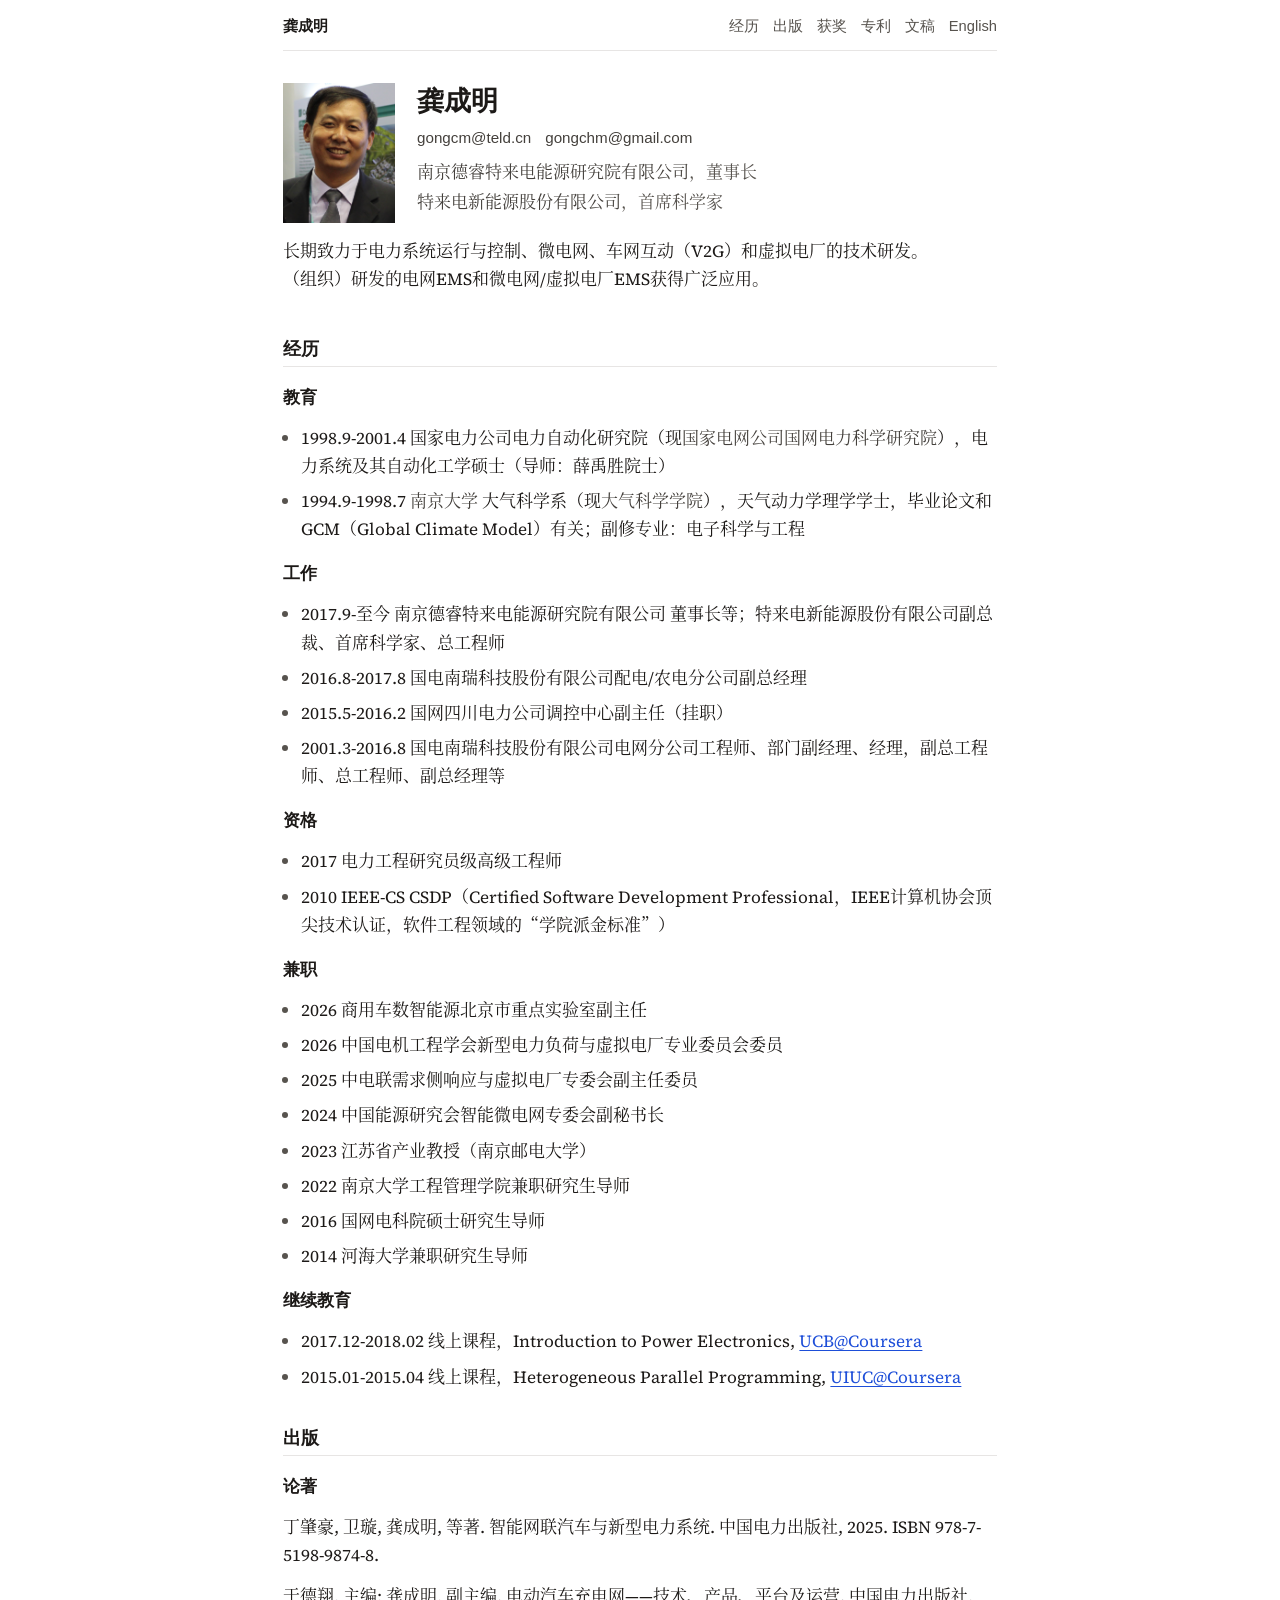
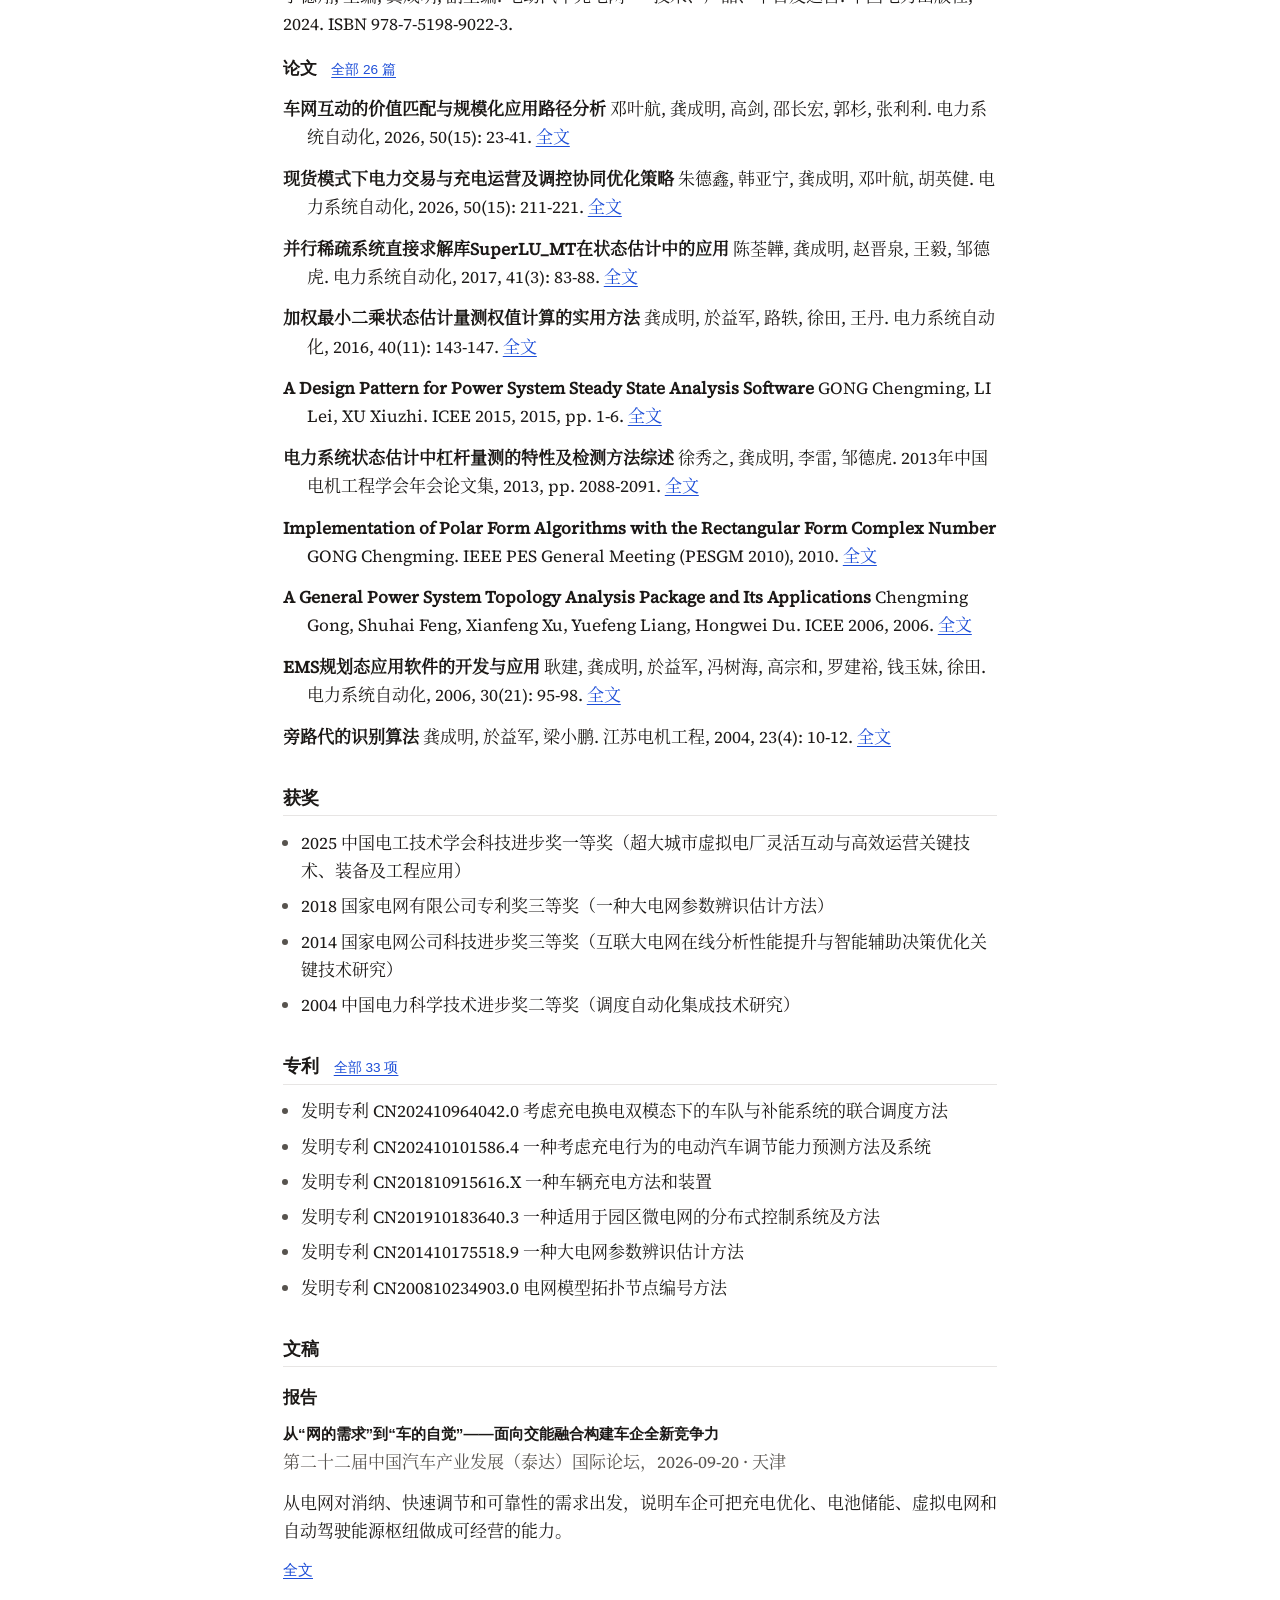
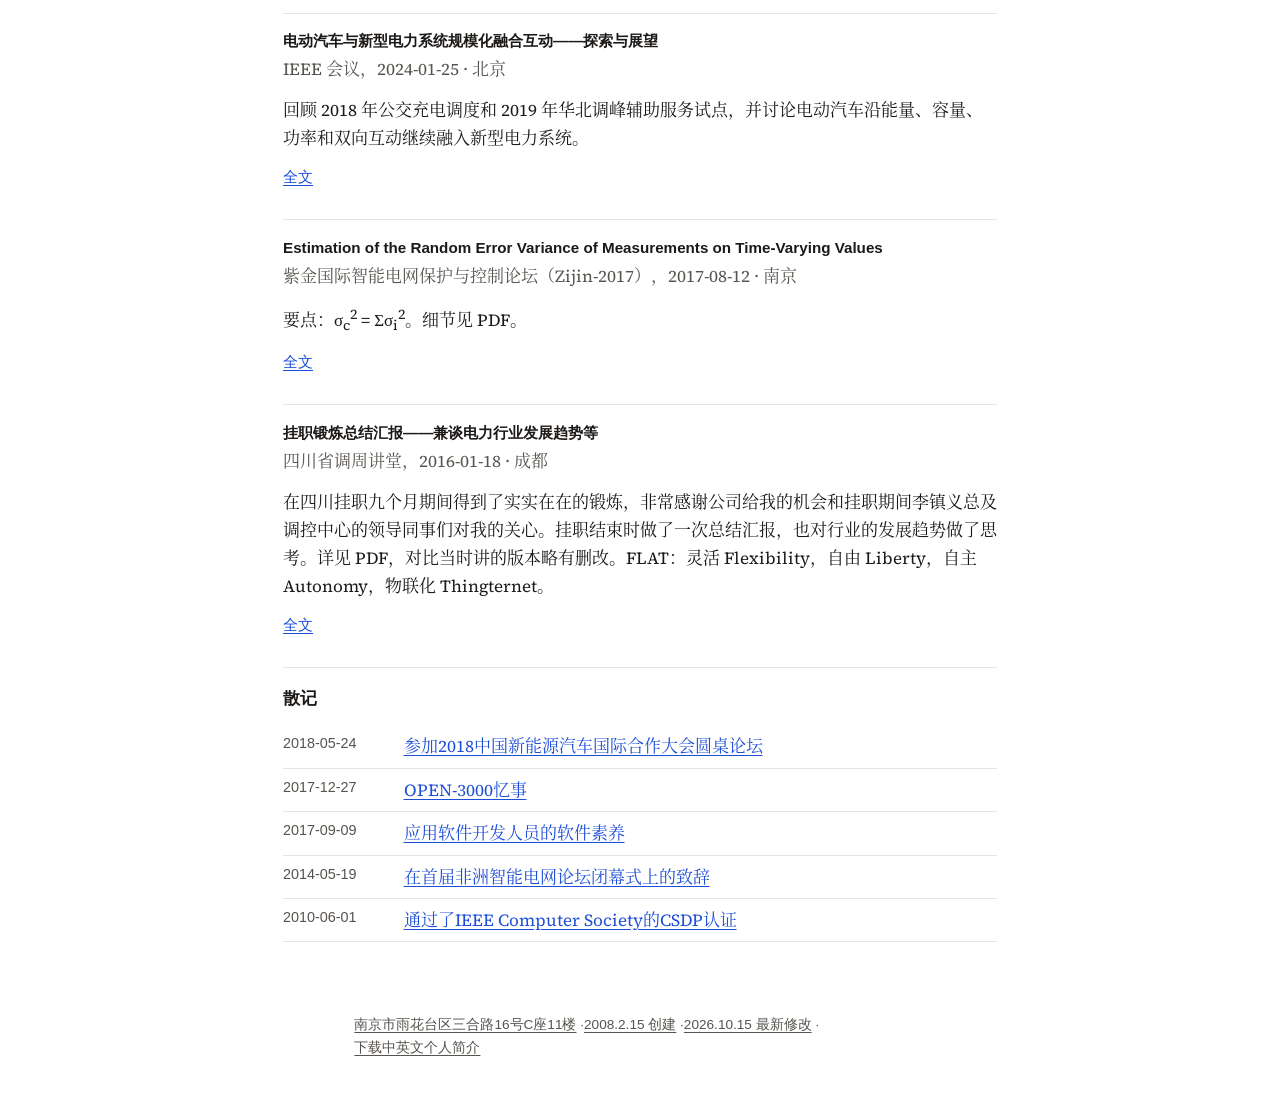
==== index.htm @ 4330f2b8 "本科论文改为和 GCM 有关" ====
<!DOCTYPE html>
<html lang="zh-CN">
<head>
  <meta charset="UTF-8">
  <meta name="viewport" content="width=device-width, initial-scale=1.0">
  <title>龚成明 | 德睿特来电</title>
  <meta name="description" content="龚成明，特来电新能源股份有限公司副总裁、首席科学家、总工程师，南京德睿特来电能源研究院董事长。研究电力系统运行与控制、微电网、车网互动（V2G）和虚拟电厂。">
  <meta name="author" content="龚成明">
  <meta name="robots" content="index, follow">
  <link rel="canonical" href="https://gong.cm/">
  <link rel="alternate" hreflang="zh-CN" href="https://gong.cm/">
  <link rel="alternate" hreflang="en" href="https://gong.cm/Gong_Chengming_CV.html">
  <link rel="alternate" hreflang="x-default" href="https://gong.cm/">
  <link rel="icon" href="/favicon.svg" type="image/svg+xml">
  <meta property="og:type" content="website">
  <meta property="og:locale" content="zh_CN">
  <meta property="og:site_name" content="龚成明">
  <meta property="og:title" content="龚成明 | 德睿特来电">
  <meta property="og:description" content="龚成明，特来电新能源股份有限公司副总裁、首席科学家、总工程师，南京德睿特来电能源研究院董事长。研究电力系统运行与控制、微电网、车网互动（V2G）和虚拟电厂。">
  <meta property="og:url" content="https://gong.cm/">
  <meta property="og:image" content="https://gong.cm/pic/photo.jpg">
  <meta name="twitter:card" content="summary">
  <link rel="preload" href="/fonts/gong-song.woff2" as="font" type="font/woff2" crossorigin>
  <link rel="preload" href="/fonts/source-serif-4-regular.woff2" as="font" type="font/woff2" crossorigin>
  <link rel="stylesheet" href="/css/theme-pro.css?v=22">
<script type="application/ld+json">{"@context":"https://schema.org","@type":"Person","name":"龚成明","alternateName":"Gong Chengming","url":"https://gong.cm/","image":"https://gong.cm/pic/photo.jpg","email":"mailto:gongcm@teld.cn","jobTitle":["董事长","副总裁","首席科学家","总工程师"],"worksFor":[{"@type":"Organization","name":"南京德睿特来电能源研究院有限公司","url":"https://deri.org.cn"},{"@type":"Organization","name":"特来电新能源股份有限公司","url":"https://www.teld.cn"}],"alumniOf":[{"@type":"CollegeOrUniversity","name":"南京大学","url":"https://www.nju.edu.cn"},{"@type":"EducationalOrganization","name":"国家电网公司国网电力科学研究院"}],"knowsAbout":["电力系统运行与控制","微电网","车网互动","V2G","虚拟电厂","状态估计"],"sameAs":["https://gong.cm/Gong_Chengming_CV.html","https://github.com/gongchm","https://scholar.google.com/citations?user=jVuWb3QAAAAJ"]}</script>
</head>
<body>
<a class="skip-link" href="#main">跳转到主内容</a>
<nav class="site-nav" aria-label="章节"><a class="home" href="/">龚成明</a><a href="/#experience">经历</a><a href="/#papers">出版</a><a href="/#awards">获奖</a><a href="/#patents">专利</a><a href="/#writings">文稿</a><a href="/Gong_Chengming_CV.html">English</a></nav>
<main id="main">

<header class="profile">
  <img src="pic/photo.jpg" width="112" height="140" alt="龚成明">
  <div>
    <h1>龚成明</h1>
    <p class="emails"><a href="mailto:gongcm@teld.cn">gongcm@teld.cn</a><a href="mailto:gongchm@gmail.com">gongchm@gmail.com</a></p>
    <p class="role"><a href="https://deri.org.cn">南京德睿特来电能源研究院有限公司</a>，董事长</p>
    <p class="role"><a href="https://www.teld.cn">特来电新能源股份有限公司</a>，首席科学家</p>
  </div>
  <p class="bio">长期致力于电力系统运行与控制、微电网、车网互动（V2G）和虚拟电厂的技术研发。<br>（组织）研发的电网EMS和微电网/虚拟电厂EMS获得广泛应用。</p>
</header>
<section id="experience"><h2>经历</h2><h3>教育</h3>
<ul class="plain edu"><li>1998.9-2001.4 国家电力公司电力自动化研究院（现<a href="http://www.sgepri.sgcc.com.cn" target="_blank">国家电网公司国网电力科学研究院</a>），电力系统及其自动化工学硕士（导师：薛禹胜院士）</li><li>1994.9-1998.7 <a href="http://www.nju.edu.cn" target="_blank">南京大学</a> 大气科学系（现<a href="http://as.nju.edu.cn/" target="_blank">大气科学学院</a>），天气动力学理学学士，毕业论文和GCM（Global Climate Model）有关；副修专业：电子科学与工程</li></ul>
<h3>工作</h3>
<ul class="plain"><li>2017.9-至今 南京德睿特来电能源研究院有限公司 董事长等；特来电新能源股份有限公司副总裁、首席科学家、总工程师</li><li>2016.8-2017.8 国电南瑞科技股份有限公司配电/农电分公司副总经理</li><li>2015.5-2016.2 国网四川电力公司调控中心副主任（挂职）</li><li>2001.3-2016.8 国电南瑞科技股份有限公司电网分公司工程师、部门副经理、经理，副总工程师、总工程师、副总经理等</li></ul>
<h3>资格</h3>
<ul class="plain"><li>2017 电力工程研究员级高级工程师</li><li>2010 IEEE-CS CSDP（Certified Software Development Professional，IEEE计算机协会顶尖技术认证，软件工程领域的“学院派金标准”）</li></ul>
<h3>兼职</h3>
<ul class="plain"><li>2026 商用车数智能源北京市重点实验室副主任</li><li>2026 中国电机工程学会新型电力负荷与虚拟电厂专业委员会委员</li><li>2025 中电联需求侧响应与虚拟电厂专委会副主任委员</li><li>2024 中国能源研究会智能微电网专委会副秘书长</li><li>2023 江苏省产业教授（南京邮电大学）</li><li>2022 南京大学工程管理学院兼职研究生导师</li><li>2016 国网电科院硕士研究生导师</li><li>2014 河海大学兼职研究生导师</li></ul>
<h3>继续教育</h3>
<ul class="plain"><li>2017.12-2018.02 线上课程，Introduction to Power Electronics, <a href="https://www.coursera.org/account/accomplishments/verify/WBXLEHBRGH7K" target="_blank">UCB@Coursera</a></li><li>2015.01-2015.04 线上课程，Heterogeneous Parallel Programming, <a href="https://www.coursera.org/account/accomplishments/verify/D9H6A7TT3Y" target="_blank">UIUC@Coursera</a></li></ul>
</section>
<section id="papers"><h2>出版</h2>
<h3>论著</h3>
<p>丁肇豪, 卫璇, 龚成明, 等著. 智能网联汽车与新型电力系统. 中国电力出版社, 2025. ISBN 978-7-5198-9874-8.</p>
<p>于德翔, 主编; 龚成明, 副主编. 电动汽车充电网——技术、产品、平台及运营. 中国电力出版社, 2024. ISBN 978-7-5198-9022-3.</p>
<h3>论文 <a href="/papers.htm#papers-all">全部 26 篇</a></h3>
<ol class="bib"><li><span class="title">车网互动的价值匹配与规模化应用路径分析</span> 邓叶航, 龚成明, 高剑, 邵长宏, 郭杉, 张利利. 电力系统自动化, 2026, 50(15): 23-41. <a href="/files/aeps-20250930012.pdf">全文</a></li><li><span class="title">现货模式下电力交易与充电运营及调控协同优化策略</span> 朱德鑫, 韩亚宁, 龚成明, 邓叶航, 胡英健. 电力系统自动化, 2026, 50(15): 211-221. <a href="/files/aeps-20250904002.pdf">全文</a></li><li><span class="title">并行稀疏系统直接求解库SuperLU_MT在状态估计中的应用</span> 陈荃韡, 龚成明, 赵晋泉, 王毅, 邹德虎. 电力系统自动化, 2017, 41(3): 83-88. <a href="/files/aeps-20160607008.pdf">全文</a></li><li><span class="title">加权最小二乘状态估计量测权值计算的实用方法</span> 龚成明, 於益军, 路轶, 徐田, 王丹. 电力系统自动化, 2016, 40(11): 143-147. <a href="/files/aeps-20150615015.pdf">全文</a></li><li><span class="title">A Design Pattern for Power System Steady State Analysis Software</span> GONG Chengming, LI Lei, XU Xiuzhi. ICEE 2015, 2015, pp. 1-6. <a href="/files/ICEE2015.pdf">全文</a></li><li><span class="title">电力系统状态估计中杠杆量测的特性及检测方法综述</span> 徐秀之, 龚成明, 李雷, 邹德虎. 2013年中国电机工程学会年会论文集, 2013, pp. 2088-2091. <a href="/files/leverage-meas.pdf">全文</a></li><li><span class="title">Implementation of Polar Form Algorithms with the Rectangular Form Complex Number</span> GONG Chengming. IEEE PES General Meeting (PESGM 2010), 2010. <a href="/files/pesgm2010.pdf">全文</a></li><li><span class="title">A General Power System Topology Analysis Package and Its Applications</span> Chengming Gong, Shuhai Feng, Xianfeng Xu, Yuefeng Liang, Hongwei Du. ICEE 2006, 2006. <a href="/files/PSNTP_paper.pdf">全文</a></li><li><span class="title">EMS规划态应用软件的开发与应用</span> 耿建, 龚成明, 於益军, 冯树海, 高宗和, 罗建裕, 钱玉妹, 徐田. 电力系统自动化, 2006, 30(21): 95-98. <a href="/files/aeps-d062120.pdf">全文</a></li><li><span class="title">旁路代的识别算法</span> 龚成明, 於益军, 梁小鹏. 江苏电机工程, 2004, 23(4): 10-12. <a href="/files/bypass.pdf">全文</a></li></ol></section>
<section id="awards"><h2>获奖</h2>
<ul class="plain"><li>2025 中国电工技术学会科技进步奖一等奖（超大城市虚拟电厂灵活互动与高效运营关键技术、装备及工程应用）</li><li>2018 国家电网有限公司专利奖三等奖（一种大电网参数辨识估计方法）</li><li>2014 国家电网公司科技进步奖三等奖（互联大电网在线分析性能提升与智能辅助决策优化关键技术研究）</li><li>2004 中国电力科学技术进步奖二等奖（调度自动化集成技术研究）</li></ul>
</section>
<section id="patents"><h2>专利 <a href="/patents.htm">全部 33 项</a></h2>
<ul class="plain"><li>发明专利 CN202410964042.0 考虑充电换电双模态下的车队与补能系统的联合调度方法</li><li>发明专利 CN202410101586.4 一种考虑充电行为的电动汽车调节能力预测方法及系统</li><li>发明专利 CN201810915616.X 一种车辆充电方法和装置</li><li>发明专利 CN201910183640.3 一种适用于园区微电网的分布式控制系统及方法</li><li>发明专利 CN201410175518.9 一种大电网参数辨识估计方法</li><li>发明专利 CN200810234903.0 电网模型拓扑节点编号方法</li></ul>
</section>
<section id="writings"><h2>文稿</h2>
<h3 id="talks">报告</h3>
<article class="entry">
  <h4>从“网的需求”到“车的自觉”——面向交能融合构建车企全新竞争力</h4>
  <p class="meta">第二十二届中国汽车产业发展（泰达）国际论坛，<time datetime="2026-09-20">2026-09-20</time> · 天津</p>
  <p>从电网对消纳、快速调节和可靠性的需求出发，说明车企可把充电优化、电池储能、虚拟电网和自动驾驶能源枢纽做成可经营的能力。</p>
  <p class="more"><a href="/files/teda-2026.pdf">全文</a></p>
</article>
<article class="entry">
  <h4>电动汽车与新型电力系统规模化融合互动——探索与展望</h4>
  <p class="meta">IEEE 会议，<time datetime="2024-01-25">2024-01-25</time> · 北京</p>
  <p>回顾 2018 年公交充电调度和 2019 年华北调峰辅助服务试点，并讨论电动汽车沿能量、容量、功率和双向互动继续融入新型电力系统。</p>
  <p class="more"><a href="/files/ev-grid-2024.pdf">全文</a></p>
</article>
<article class="entry">
  <h4>Estimation of the Random Error Variance of Measurements on Time-Varying Values</h4>
  <p class="meta">紫金国际智能电网保护与控制论坛（Zijin-2017），<time datetime="2017-08-12">2017-08-12</time> · 南京</p>
  <p>要点：σ<sub>c</sub><sup>2</sup> = Σσ<sub>i</sub><sup>2</sup>。细节见 PDF。</p>
  <p class="more"><a href="/files/zijin2017.pdf">全文</a></p>
</article>
<article class="entry">
  <h4>挂职锻炼总结汇报——兼谈电力行业发展趋势等</h4>
  <p class="meta">四川省调周讲堂，<time datetime="2016-01-18">2016-01-18</time> · 成都</p>
  <p>在四川挂职九个月期间得到了实实在在的锻炼，非常感谢公司给我的机会和挂职期间李镇义总及调控中心的领导同事们对我的关心。挂职结束时做了一次总结汇报，也对行业的发展趋势做了思考。详见 PDF，对比当时讲的版本略有删改。FLAT：灵活 Flexibility，自由 Liberty，自主 Autonomy，物联化 Thingternet。</p>
  <p class="more"><a href="/files/flat.pdf">全文</a></p>
</article>
<h3 id="posts">散记</h3>
<ul class="catalog"><li><time datetime="2018-05-24">2018-05-24</time><a href="posts/nevcc-2018.htm">参加2018中国新能源汽车国际合作大会圆桌论坛</a></li><li><time datetime="2017-12-27">2017-12-27</time><a href="posts/open-3000-memories.htm">OPEN-3000忆事</a></li><li><time datetime="2017-09-09">2017-09-09</time><a href="posts/software-ability.htm">应用软件开发人员的软件素养</a></li><li><time datetime="2014-05-19">2014-05-19</time><a href="posts/cote-divoire.htm">在首届非洲智能电网论坛闭幕式上的致辞</a></li><li><time datetime="2010-06-01">2010-06-01</time><a href="posts/csdp.htm">通过了IEEE Computer Society的CSDP认证</a></li></ul></section>

</main>
<footer>
  <p><span class="chunk"><a href="https://map.baidu.com/search?query=%E5%8D%97%E4%BA%AC%E5%B8%82%E9%9B%A8%E8%8A%B1%E5%8F%B0%E5%8C%BA%E4%B8%89%E5%90%88%E8%B7%AF16%E5%8F%B7C%E5%BA%A711%E6%A5%BC">南京市雨花台区三合路16号C座11楼</a></span><span class="chunk"><a href="https://github.com/gongchm/chemmy.name/commits/master">2008.2.15 创建</a></span><span class="chunk"><a href="https://github.com/gongchm/gong.cm/commits/main">2026.10.15 最新修改</a></span><span class="chunk"><a href="/files/gong-chengming-bio.pdf">下载中英文个人简介</a></span></p>
</footer>
</body>
</html>
---- css/theme-pro.css ----
@font-face {
  font-family: "Source Serif 4";
  font-style: normal;
  font-weight: 400;
  font-display: swap;
  src: url("/fonts/source-serif-4-regular.woff2") format("woff2");
  unicode-range: U+0000-00FF, U+0131, U+0152-0153, U+02BB-02BC, U+02C6, U+02DA, U+02DC, U+0304, U+0308, U+0329, U+2000-201B, U+201E-206F, U+20AC, U+2122, U+2191, U+2193, U+2212, U+2215, U+FEFF, U+FFFD;
}
@font-face {
  font-family: "Source Serif 4";
  font-style: italic;
  font-weight: 400;
  font-display: swap;
  src: url("/fonts/source-serif-4-italic.woff2") format("woff2");
  unicode-range: U+0000-00FF, U+0131, U+0152-0153, U+02BB-02BC, U+02C6, U+02DA, U+02DC, U+0304, U+0308, U+0329, U+2000-201B, U+201E-206F, U+20AC, U+2122, U+2191, U+2193, U+2212, U+2215, U+FEFF, U+FFFD;
}
@font-face {
  font-family: "Gong Song";
  font-style: normal;
  font-weight: 400;
  font-display: swap;
  src: url("/fonts/gong-song.woff2") format("woff2");
  unicode-range: U+2013-2014, U+2018-2019, U+201C-201D, U+2026, U+3001-3002, U+300A-300D, U+4E00-4E01, U+4E03, U+4E07-4E0B, U+4E0D-4E0E, U+4E11, U+4E13-4E14, U+4E16, U+4E18-4E1D, U+4E22, U+4E24-4E25, U+4E27, U+4E2A-4E2B, U+4E2D, U+4E30, U+4E32, U+4E34, U+4E38-4E3B, U+4E3D-4E3E, U+4E43, U+4E45, U+4E48-4E49, U+4E4B-4E50, U+4E52-4E54, U+4E56, U+4E58-4E59, U+4E5D-4E61, U+4E66, U+4E70-4E71, U+4E73, U+4E7E, U+4E86, U+4E88-4E89, U+4E8B-4E8C, U+4E8E-4E8F, U+4E91-4E92, U+4E94-4E95, U+4E9A-4E9B, U+4EA1-4EA2, U+4EA4-4EA9, U+4EAB-4EAE, U+4EB2, U+4EBA, U+4EBF-4EC1, U+4EC5-4EC7, U+4ECA-4ECB, U+4ECD-4ECE, U+4ED1, U+4ED3-4ED9, U+4EDF, U+4EE3-4EE5, U+4EEA, U+4EEC, U+4EF0, U+4EF2, U+4EF6-4EF7, U+4EFB, U+4EFD, U+4EFF, U+4F01, U+4F0A, U+4F0D-4F11, U+4F17-4F1A, U+4F1E-4F20, U+4F24, U+4F26, U+4F2A, U+4F2F-4F30, U+4F34, U+4F36, U+4F38, U+4F3A, U+4F3C, U+4F43, U+4F46, U+4F4D-4F51, U+4F53, U+4F55, U+4F59, U+4F5B-4F5C, U+4F60, U+4F63, U+4F69, U+4F6C, U+4F6F-4F70, U+4F73, U+4F7F, U+4F84, U+4F88, U+4F8B, U+4F8D, U+4F97, U+4F9B, U+4F9D, U+4FA0, U+4FA3, U+4FA5-4FA9, U+4FAE-4FAF, U+4FB5, U+4FBF, U+4FC3-4FC4, U+4FCA, U+4FCF-4FD0, U+4FD7-4FD8, U+4FDD-4FDE, U+4FE1, U+4FE9, U+4FED-4FEF, U+4FF1, U+4FFA, U+500D, U+5012, U+5014, U+5018-501A, U+501F, U+5021, U+5026, U+502A, U+503A, U+503C, U+503E, U+5047, U+504F, U+505A, U+505C, U+5065, U+5076-5077, U+507F-5080, U+5085, U+5088, U+508D, U+50A3, U+50A8, U+50AC, U+50B2, U+50BB, U+50CF, U+50DA, U+50E7, U+50F3, U+50F5, U+50FB, U+5112, U+5121, U+513F, U+5141, U+5143-5146, U+5148-5149, U+514B, U+514D, U+5151, U+5154, U+515A, U+515C, U+5162, U+5165, U+5168, U+516B-516D, U+5170-5171, U+5173-5179, U+517B-517D, U+5180, U+5185, U+5188-5189, U+518C-518D, U+5192, U+5195, U+5197, U+5199, U+519B-519C, U+51A0, U+51A4, U+51AC, U+51AF-51B0, U+51B2-51B3, U+51B5-51B7, U+51BB, U+51C0, U+51C4, U+51C6, U+51C9, U+51CB-51CC, U+51CF, U+51D1, U+51DB, U+51DD, U+51E0-51E1, U+51E4, U+51ED, U+51EF-51F0, U+51F3, U+51F6, U+51F8-51FB, U+51FD, U+51FF-5201, U+5203, U+5206-5207, U+520A, U+5211-5212, U+5217-521B, U+521D, U+5220, U+5224, U+5228-5229, U+522B, U+522E, U+5230, U+5236-523B, U+523D, U+5241-5243, U+524A, U+524D, U+5250-5251, U+5254, U+5256, U+5265, U+5267, U+5269-526A, U+526F, U+5272, U+527F, U+5288, U+529B, U+529D-52A1, U+52A3, U+52A8-52AB, U+52B1-52B3, U+52BF, U+52C3, U+52C7, U+52C9, U+52CB, U+52D2, U+52D8, U+52DF, U+52E4, U+52FA, U+52FE-5300, U+5305-5306, U+5308, U+5316-5317, U+5319, U+531D, U+5320-5321, U+5323, U+532A, U+5339-533B, U+533F, U+5341, U+5343, U+5347-534A, U+534E-534F, U+5351-5353, U+5355-5357, U+535A, U+535C, U+535E, U+5360-5362, U+5364, U+5367, U+536B, U+536F-5371, U+5373-5375, U+5377-5378, U+537F, U+5382, U+5384-5386, U+5389, U+538B-538C, U+5395, U+5398, U+539A, U+539F, U+53A2, U+53A6, U+53A8-53A9, U+53BB, U+53BF, U+53C1-53C2, U+53C8-53CD, U+53D1, U+53D4, U+53D6-53D9, U+53DB, U+53E0, U+53E3-53E6, U+53EA-53F0, U+53F2-53F3, U+53F6-53F9, U+53FC, U+5401, U+5403-5404, U+5408-540A, U+540C-5411, U+5413, U+5415, U+5417, U+541B, U+541D-5420, U+5426-5429, U+542B-542F, U+5431, U+5434-5435, U+5438-5439, U+543B-543C, U+543E, U+5440, U+5446, U+5448, U+544A, U+5450, U+5455, U+5458, U+545B-545C, U+5462, U+5468, U+5473, U+5475, U+5478, U+547B-547D, U+5480, U+5486, U+548B-548C, U+548E-5490, U+5492, U+5495-5496, U+5499, U+54A8, U+54AC, U+54AF, U+54B1, U+54B3, U+54B8, U+54BD, U+54C0-54C1, U+54C4, U+54C6-54C9, U+54CD-54CE, U+54D1, U+54D7, U+54DF, U+54E5-54E6, U+54E8-54EA, U+54ED-54EE, U+54F2, U+54FA, U+54FC, U+5501, U+5506-5507, U+5509, U+5510, U+5524, U+552C, U+552E-552F, U+5531, U+553E, U+5543-5544, U+5546, U+554A, U+5561, U+5564-5566, U+556A, U+556E, U+5578, U+557C, U+5580, U+5582, U+5584, U+5587, U+5589-558A, U+5598, U+559C-559D, U+55A7, U+55B3, U+55B7, U+55BB, U+55C5, U+55D3, U+55DC, U+55E1, U+55E3, U+55FD, U+5609, U+560E, U+5618, U+561B, U+5631-5632, U+5634, U+5636, U+563B, U+563F, U+564E, U+5668, U+566A, U+566C, U+5676, U+568E-568F, U+56A3, U+56B7, U+56BC, U+56CA, U+56DA-56DB, U+56DE, U+56E0, U+56E2, U+56E4, U+56ED, U+56F0-56F1, U+56F4, U+56FA, U+56FD-56FE, U+5703, U+5706, U+5708, U+571F, U+5723, U+5728, U+572D, U+5730, U+573A, U+573E, U+5740, U+5747, U+574A, U+574D-5751, U+5757, U+575A-575B, U+575D-5761, U+5764, U+5766, U+576A, U+576F, U+5777, U+5782-5784, U+578B, U+5792, U+579B, U+57A2-57A3, U+57A6, U+57AB, U+57AE, U+57C2-57C3, U+57CB, U+57CE, U+57D4, U+57DF-57E0, U+57F9-57FA, U+5802-5803, U+5806, U+5811, U+5815, U+5821, U+5824, U+582A, U+5830, U+5835, U+584C, U+5851, U+5854, U+5858, U+585E, U+586B, U+5883, U+5885, U+5892-5893, U+5899, U+589E-589F, U+58A8-58A9, U+58C1, U+58D5, U+58E4, U+58EB-58EC, U+58EE, U+58F0, U+58F3, U+58F6, U+58F9, U+5904, U+5907, U+590D, U+590F, U+5915-5916, U+591A, U+591C, U+591F, U+5927, U+5929-592B, U+592E-592F, U+5931, U+5934, U+5937-593A, U+5944, U+5947-5949, U+594B, U+594E-594F, U+5951, U+5954, U+5956-5957, U+5960, U+5962, U+5965, U+5973-5974, U+5976, U+5978-5979, U+597D, U+5982, U+5984, U+5986-5988, U+598A, U+5992-5993, U+5996, U+5999, U+59A5, U+59A8, U+59AE, U+59B9, U+59BB, U+59C6, U+59CB, U+59D0-59D1, U+59D3-59D4, U+59DA, U+59DC, U+59E5, U+59E8, U+59EC, U+59FB, U+59FF, U+5A01, U+5A03-5A04, U+5A07, U+5A18, U+5A1C, U+5A1F-5A20, U+5A25, U+5A29, U+5A31, U+5A36, U+5A46, U+5A49, U+5A5A, U+5A6A, U+5A74, U+5A76-5A77, U+5A7F, U+5A92, U+5A9A-5A9B, U+5AB3, U+5AC1-5AC2, U+5AC9, U+5ACC, U+5AD2, U+5AE1, U+5AE9, U+5B50, U+5B54-5B55, U+5B57-5B59, U+5B5C-5B5D, U+5B5F, U+5B63-5B64, U+5B66, U+5B69-5B6A, U+5B70, U+5B75, U+5B7A, U+5B7D, U+5B81, U+5B83, U+5B85, U+5B87-5B89, U+5B8B-5B8C, U+5B8F, U+5B97-5B9E, U+5BA0-5BA4, U+5BA6, U+5BAA-5BAB, U+5BB0, U+5BB3-5BB6, U+5BB9, U+5BBD-5BBF, U+5BC2, U+5BC4-5BC7, U+5BCC, U+5BD0, U+5BD2-5BD3, U+5BDD-5BDF, U+5BE1, U+5BE5, U+5BE8, U+5BF8-5BFC, U+5BFF, U+5C01, U+5C04, U+5C06, U+5C09-5C0A, U+5C0F, U+5C11, U+5C14, U+5C16, U+5C18, U+5C1A, U+5C1D, U+5C24, U+5C27, U+5C31, U+5C38-5C3A, U+5C3C-5C42, U+5C45, U+5C48-5C4B, U+5C4E-5C4F, U+5C51, U+5C55, U+5C5E, U+5C60-5C61, U+5C65, U+5C6F, U+5C71, U+5C79, U+5C7F, U+5C81-5C82, U+5C94, U+5C97, U+5C9B, U+5CA9, U+5CAD, U+5CB3, U+5CB8, U+5CBF, U+5CD9, U+5CE1, U+5CE6, U+5CE8, U+5CEA, U+5CED, U+5CF0, U+5CFB, U+5D07, U+5D0E, U+5D14, U+5D16, U+5D29, U+5D2D, U+5D4C, U+5DCD, U+5DDD-5DDE, U+5DE1-5DE2, U+5DE5-5DE9, U+5DEB, U+5DEE, U+5DF1-5DF4, U+5DF7, U+5DFE, U+5E01-5E03, U+5E05-5E06, U+5E08, U+5E0C, U+5E10, U+5E15-5E16, U+5E18, U+5E1A-5E1D, U+5E26-5E27, U+5E2D-5E2E, U+5E38, U+5E3D, U+5E42, U+5E45, U+5E4C, U+5E55, U+5E62, U+5E72-5E74, U+5E76, U+5E78, U+5E7A-5E7D, U+5E7F, U+5E84, U+5E86-5E87, U+5E8A, U+5E8F-5E90, U+5E93-5E95, U+5E97, U+5E99-5E9A, U+5E9C, U+5E9E-5E9F, U+5EA6-5EA7, U+5EAD, U+5EB6-5EB8, U+5EC9-5ECA, U+5ED3, U+5ED6, U+5EF6-5EF7, U+5EFA, U+5F00, U+5F02-5F04, U+5F0A, U+5F0F, U+5F13, U+5F15, U+5F17-5F18, U+5F1B, U+5F1F-5F20, U+5F25-5F27, U+5F2F, U+5F31, U+5F39-5F3A, U+5F52-5F53, U+5F55, U+5F5D, U+5F62, U+5F64, U+5F66, U+5F69-5F6A, U+5F6C-5F6D, U+5F70-5F71, U+5F79, U+5F7B-5F7C, U+5F80-5F81, U+5F84-5F85, U+5F88, U+5F8A-5F8B, U+5F90, U+5F92, U+5F97-5F98, U+5FA1, U+5FAA, U+5FAE, U+5FB7, U+5FBD, U+5FC3, U+5FC5-5FC6, U+5FCC-5FCD, U+5FD7-5FD9, U+5FE0, U+5FE7, U+5FEB, U+5FF1, U+5FF5, U+5FFB, U+5FFD, U+5FFF-6002, U+600E, U+6012, U+6014-6016, U+601C-601D, U+6020, U+6025, U+6027-6028, U+602A, U+602F, U+603B, U+6043, U+604B, U+604D, U+6050, U+6052, U+6055, U+6062, U+6064, U+6068-6069, U+606B-606D, U+606F-6070, U+6073, U+6076, U+607C, U+607F, U+6084, U+6089, U+608D, U+6094, U+609F-60A0, U+60A3, U+60A6, U+60A8, U+60AC, U+60AF, U+60B2, U+60B8, U+60BC, U+60C5, U+60CA-60CB, U+60D1, U+60D5, U+60DC, U+60DF-60E0, U+60E6-60E9, U+60EB, U+60ED-60F0, U+60F3, U+60F6, U+60F9-60FA, U+6101, U+6108-6109, U+610F, U+611A, U+611F, U+6124, U+6127, U+613F, U+6148, U+614C, U+614E, U+6151, U+6155, U+6162, U+6167-6168, U+6170, U+6177, U+618B, U+618E, U+61A8, U+61BE, U+61C2, U+61C8, U+61CA, U+61D2, U+61E6, U+6208, U+620A, U+620C-6212, U+6216, U+6218, U+621A, U+622A, U+622E, U+6233-6234, U+6237, U+623F-6241, U+6247, U+624B, U+624D-624E, U+6251-6254, U+6258, U+625B, U+6263, U+6266-6267, U+6269, U+626B-6270, U+6273, U+6276, U+6279, U+627C, U+627E-6280, U+6284, U+6289-628A, U+6291-6293, U+6295-6298, U+629A-629B, U+62A0-62A2, U+62A4-62A5, U+62A8, U+62AB-62AC, U+62B1, U+62B5, U+62B9, U+62BC-62BD, U+62BF, U+62C2, U+62C4-62C9, U+62CC-62CE, U+62D0, U+62D2-62D4, U+62D6, U+62D8-62D9, U+62DB-62DC, U+62DF, U+62E2-62E3, U+62E5-62E9, U+62EC-62ED, U+62EF, U+62F1, U+62F3-62F4, U+62F7, U+62FC-62FF, U+6301-6302, U+6307, U+6309, U+630E, U+6311, U+6316, U+631A-631B, U+631D-6321, U+6323-6325, U+6328, U+632A-632B, U+632F, U+633A, U+633D, U+6342, U+6345-6346, U+6349, U+634C-6350, U+6355, U+635E-635F, U+6361-6363, U+6367, U+636E, U+6376-6377, U+637B, U+6380, U+6382, U+6387-6389, U+638C, U+638F-6390, U+6392, U+6396, U+6398, U+63A0, U+63A2-63A3, U+63A5, U+63A7-63AA, U+63B3, U+63B7-63B8, U+63BA, U+63C9, U+63CD, U+63CF-63D0, U+63D2, U+63D6, U+63E1, U+63E3, U+63E9-63EA, U+63ED, U+63F4, U+63FD, U+6400-6402, U+6405, U+640F-6410, U+6413-6414, U+641C, U+641E, U+642A, U+642C-642D, U+643A, U+643D, U+6444, U+6446-6448, U+644A, U+6454, U+6458, U+6467, U+6469, U+6478-6479, U+6482, U+6485, U+6487, U+6491-6492, U+6495, U+649E, U+64A4, U+64A9, U+64AC-64AE, U+64B0, U+64B5, U+64BC, U+64C2, U+64C5, U+64CD-64CE, U+64D2, U+64DE, U+64E6, U+6500, U+6512, U+6518, U+652B, U+652F, U+6536, U+6539, U+653B, U+653E-653F, U+6545, U+6548, U+654C, U+654F, U+6551, U+6556, U+6559, U+655B, U+655D-655E, U+6562-6563, U+6566, U+656C, U+6570, U+6572, U+6574, U+6577, U+6587, U+658B-658C, U+6591, U+6597, U+6599, U+659C, U+659F, U+65A1, U+65A4-65A5, U+65A7, U+65A9, U+65AD, U+65AF-65B0, U+65B9, U+65BC-65BD, U+65C1, U+65C5, U+65CB, U+65CF, U+65D7, U+65E0, U+65E2, U+65E5-65E9, U+65EC-65ED, U+65F1, U+65F6-65F7, U+65FA-65FB, U+6602, U+6606, U+660C, U+660E-660F, U+6613-6614, U+661F-6620, U+6625, U+6627-6628, U+662D, U+662F, U+6631, U+663C, U+663E, U+6643, U+664B-664C, U+6652-6653, U+6655, U+665A, U+6664, U+6666, U+6668, U+666E-6670, U+6674, U+6676, U+667A, U+667E, U+6682, U+6687, U+6691, U+6696-6697, U+66AE, U+66B4, U+66D9, U+66DD, U+66F0, U+66F2-66F4, U+66F9, U+66FC, U+66FE-6700, U+6708-6709, U+670B, U+670D, U+6714, U+6717, U+671B, U+671D, U+671F, U+6728, U+672A-672D, U+672F, U+6731, U+6734-6735, U+673A, U+673D, U+6740, U+6742-6743, U+6746, U+6749, U+674E-6751, U+6756, U+675C, U+675F-6761, U+6765, U+6768, U+676D, U+676F-6770, U+677E-677F, U+6781, U+6784, U+6789, U+6790, U+6795, U+6797, U+679A, U+679C-679D, U+67A2-67A3, U+67AA-67AB, U+67AF, U+67B6-67B7, U+67C4, U+67CF-67D4, U+67DC, U+67DE, U+67E0, U+67E5, U+67EC, U+67EF, U+67F1, U+67F3-67F4, U+67FF, U+6805, U+6807-6808, U+680B, U+680F, U+6811, U+6813, U+6816-6817, U+6821, U+6829-682A, U+6837-6839, U+683C-683D, U+6842-6843, U+6845-6846, U+6848, U+684C, U+6850-6851, U+6853-6854, U+6863, U+6865, U+6868-6869, U+6876, U+6881, U+6885-6886, U+6893, U+6897, U+68A2, U+68A6-68A8, U+68AD, U+68AF-68B0, U+68B3, U+68C0, U+68C9, U+68CB, U+68CD, U+68D2, U+68D5, U+68D8, U+68DA, U+68E0, U+68EE, U+68F1, U+68F5, U+68FA, U+6905, U+690D-690E, U+6912, U+692D, U+6930, U+693D, U+693F, U+6954, U+695A, U+695E, U+6977, U+697C, U+6982, U+6986, U+6994, U+699C, U+69A8, U+69B4, U+69B7, U+69D0, U+69DB, U+69FD, U+6A0A, U+6A1F, U+6A21, U+6A2A, U+6A31, U+6A47, U+6A59, U+6A61, U+6A71, U+6A80, U+6A84, U+6AAC, U+6B20-6B23, U+6B27, U+6B32, U+6B3A, U+6B3E, U+6B47, U+6B49, U+6B4C, U+6B62-6B67, U+6B6A, U+6B79, U+6B7B-6B7C, U+6B83, U+6B86, U+6B89-6B8B, U+6B96, U+6BB4-6BB5, U+6BB7, U+6BBF, U+6BC1, U+6BC5, U+6BCB, U+6BCD, U+6BCF, U+6BD2, U+6BD4-6BD7, U+6BD9, U+6BDB, U+6BE1, U+6BEB, U+6BEF, U+6C0F, U+6C11, U+6C13-6C14, U+6C16, U+6C1B, U+6C1F, U+6C22, U+6C26-6C28, U+6C2E-6C30, U+6C34, U+6C38, U+6C40-6C42, U+6C47, U+6C49, U+6C50, U+6C55, U+6C57, U+6C5B, U+6C5D-6C61, U+6C64, U+6C6A, U+6C70, U+6C72, U+6C79, U+6C7D-6C7E, U+6C81-6C83, U+6C88-6C89, U+6C8F, U+6C99, U+6C9B, U+6C9F, U+6CA1, U+6CA4-6CA7, U+6CAA-6CAB, U+6CAE, U+6CB3, U+6CB8-6CB9, U+6CBB-6CBF, U+6CC4-6CC5, U+6CC9-6CCA, U+6CCC, U+6CD5, U+6CDB, U+6CDE, U+6CE1-6CE3, U+6CE5, U+6CE8, U+6CEA, U+6CF0, U+6CF3, U+6CF5, U+6CFB-6CFD, U+6D01, U+6D0B, U+6D12, U+6D17, U+6D1B, U+6D1E, U+6D25, U+6D2A, U+6D31-6D32, U+6D3B-6D3E, U+6D41, U+6D45-6D47, U+6D4A-6D4B, U+6D4E, U+6D51, U+6D53, U+6D59-6D5A, U+6D66, U+6D69-6D6A, U+6D6E, U+6D74, U+6D77-6D78, U+6D82, U+6D85, U+6D88-6D89, U+6D8C, U+6D8E, U+6D95, U+6D9B, U+6D9D, U+6D9F, U+6DA1, U+6DA3-6DA4, U+6DA6-6DAA, U+6DAF, U+6DB2, U+6DB5, U+6DB8, U+6DC0, U+6DC4, U+6DC6, U+6DCB-6DCC, U+6DD1, U+6DD6, U+6DD8, U+6DE1, U+6DE4, U+6DEB-6DEC, U+6DEE, U+6DF1, U+6DF3, U+6DF7, U+6DF9, U+6DFB, U+6E05, U+6E0A, U+6E0D, U+6E10, U+6E14, U+6E17, U+6E1D, U+6E20-6E21, U+6E23-6E24, U+6E29, U+6E2D, U+6E2F, U+6E34, U+6E38, U+6E3A, U+6E43, U+6E4D, U+6E56, U+6E58, U+6E5B, U+6E7E-6E7F, U+6E83, U+6E85, U+6E89, U+6E90, U+6E9C, U+6EA2, U+6EAA, U+6EAF, U+6EB6, U+6EBA, U+6EC1, U+6EC7, U+6ECB, U+6ED1, U+6ED3-6ED5, U+6EDA, U+6EDE, U+6EE1, U+6EE4-6EE6, U+6EE8-6EE9, U+6EF4, U+6F02, U+6F06, U+6F0F, U+6F13-6F14, U+6F20, U+6F2B, U+6F31, U+6F33, U+6F3E, U+6F4D, U+6F58, U+6F5C, U+6F5E, U+6F66, U+6F6D-6F6E, U+6F84, U+6F88, U+6F8E, U+6F9C, U+6FA1, U+6FB3, U+6FC0, U+6FD2, U+7011, U+704C, U+706B, U+706D, U+706F-7070, U+7075-7076, U+7078, U+707C, U+707E-707F, U+7089-708A, U+708E, U+7092, U+7094-7095, U+7099, U+70AC-70AF, U+70B3, U+70B8-70B9, U+70BC-70BD, U+70C1-70C3, U+70C8, U+70D8-70D9, U+70DB, U+70DF, U+70E4, U+70E6-70E9, U+70EB-70ED, U+70EF, U+70F7, U+70F9, U+70FD, U+7109-710A, U+7115, U+7119-711A, U+7126, U+7130-7131, U+7136, U+714C, U+714E, U+715C, U+715E, U+7164, U+7167, U+716E, U+717D, U+7184, U+718A, U+718F, U+7194, U+7199, U+719F-71A0, U+71AC, U+71C3, U+71CE, U+71D5, U+71E5, U+7206, U+722A, U+722C, U+7231, U+7235-7239, U+723D, U+7247-7248, U+724C, U+7259, U+725B, U+725F, U+7261-7262, U+7267, U+7269, U+7272, U+7275, U+7279-727A, U+7280-7281, U+728A, U+72AC, U+72AF, U+72B6, U+72B9, U+72C2, U+72C4, U+72C8, U+72D0, U+72D7, U+72D9, U+72DE, U+72E0-72E1, U+72EC-72EE, U+72F0-72F1, U+72F8, U+72FC, U+730E, U+7316, U+731B-731C, U+7329-732B, U+732E, U+7334, U+733E-733F, U+736D, U+7384, U+7387, U+7389, U+738B, U+7396, U+739B, U+73A9, U+73AB, U+73AF-73B0, U+73B2, U+73BB, U+73C2, U+73CA, U+73CD, U+73D0, U+73E0, U+73E9, U+73ED, U+7403, U+7405-7406, U+7409, U+7410, U+7422, U+7433-7436, U+743C, U+745A, U+745E-745F, U+7470, U+7476, U+7483, U+7487, U+7490, U+74DC, U+74E2-74E4, U+74E6, U+74EE, U+74F6-74F7, U+7504, U+7518, U+751A, U+751C, U+751F, U+7525, U+7528-7529, U+752B, U+752D, U+7530-7533, U+7535, U+7537-7538, U+753B, U+7545, U+754C, U+754F, U+7554, U+7559, U+755C, U+7565-7566, U+756A, U+7574, U+7578, U+7586, U+758F, U+7591, U+7597, U+7599-759A, U+759F, U+75A1, U+75A4-75A5, U+75AB, U+75AE-75AF, U+75B2, U+75B5, U+75B9, U+75BC-75BE, U+75C5, U+75C7-75CA, U+75D2, U+75D4-75D5, U+75D8, U+75DB, U+75DE, U+75E2, U+75EA, U+75F0, U+75F4, U+75F9, U+7601, U+761F, U+7624, U+7626, U+7629-762B, U+7634, U+7638, U+764C, U+7663, U+7678, U+767B, U+767D-767E, U+7682, U+7684, U+7686-7687, U+768B, U+7691, U+7696, U+76AE, U+76B1, U+76BF, U+76C2, U+76C5-76C6, U+76C8, U+76CA, U+76CE-76D2, U+76D4, U+76D6-76D8, U+76DB, U+76DF, U+76EE-76EF, U+76F2, U+76F4, U+76F8, U+76FC, U+76FE, U+7701, U+7709, U+770B, U+771F-7720, U+7728-7729, U+772F, U+7736-7737, U+773A, U+773C, U+7740-7741, U+775B, U+7761, U+7763, U+7766, U+776B-776C, U+7779, U+777F, U+7784-7785, U+778E, U+7792, U+77A5, U+77A7, U+77A9-77AA, U+77AC, U+77B3, U+77BB, U+77D7, U+77DB, U+77E2-77E3, U+77E5, U+77E9, U+77EB, U+77ED-77EE, U+77F3, U+77FD-77FF, U+7801-7802, U+780C-780D, U+7812, U+7814, U+7816, U+781A, U+7827, U+7830, U+7834, U+7837-7838, U+783E, U+7840, U+7845, U+7852, U+7855, U+785D, U+786B-786C, U+786E, U+7877, U+787C, U+7889, U+788C-788E, U+7891, U+7897-7898, U+789F, U+78A7, U+78B0-78B1, U+78B3-78B4, U+78BE, U+78C1, U+78C5, U+78CA-78CB, U+78D0, U+78D5, U+78E8, U+78F7, U+78FA, U+7901, U+793A, U+793C, U+793E, U+7941, U+7948, U+7956, U+795D-795F, U+7965, U+7968, U+796D, U+7977-7978, U+797A, U+7981, U+7984, U+798F, U+79B9, U+79BB, U+79BD-79BE, U+79C0-79C1, U+79C3, U+79C6, U+79C9, U+79CB, U+79CD, U+79D1-79D2, U+79D8, U+79DF, U+79E4, U+79E6-79E7, U+79E9, U+79EF-79F0, U+79F8, U+79FB, U+79FD, U+7A00, U+7A0B, U+7A0D-7A0E, U+7A17, U+7A1A, U+7A20, U+7A33, U+7A3B-7A3D, U+7A3F, U+7A46, U+7A57, U+7A74, U+7A76-7A77, U+7A7A, U+7A7F, U+7A81, U+7A83-7A84, U+7A8D, U+7A91-7A92, U+7A96-7A98, U+7A9C-7A9D, U+7A9F, U+7AA5, U+7ABF, U+7ACB, U+7AD6, U+7AD9, U+7ADE-7AE0, U+7AE3, U+7AE5, U+7AED, U+7AEF, U+7AF9, U+7AFF, U+7B06, U+7B0B, U+7B11, U+7B14, U+7B1B, U+7B26, U+7B28, U+7B2C, U+7B3A, U+7B3C, U+7B49, U+7B4B, U+7B4F-7B52, U+7B54, U+7B56, U+7B5B, U+7B77, U+7B79, U+7B7E, U+7B80, U+7B8D, U+7B94-7B95, U+7B97, U+7BA1, U+7BA9, U+7BAD, U+7BB1, U+7BC6-7BC7, U+7BD3, U+7BD9, U+7BE1, U+7BEE, U+7BF1, U+7BF7, U+7C07, U+7C27, U+7C3F, U+7C4D, U+7C73, U+7C7B, U+7C7D, U+7C89, U+7C92, U+7C95, U+7C97-7C98, U+7C9F, U+7CA4-7CA5, U+7CAA, U+7CAE, U+7CB1, U+7CB3, U+7CB9, U+7CBE, U+7CCA, U+7CD5-7CD6, U+7CD9, U+7CDC, U+7CDF-7CE0, U+7CEF, U+7CFB, U+7D0A, U+7D20, U+7D22, U+7D27, U+7D2B, U+7D2F, U+7D6E, U+7E41, U+7E82, U+7EA0, U+7EA2, U+7EA4, U+7EA6-7EA7, U+7EAA-7EAC, U+7EAF, U+7EB1-7EB3, U+7EB5-7EBA, U+7EBD, U+7EBF, U+7EC3-7EC8, U+7ECA, U+7ECD-7ECF, U+7ED1-7ED3, U+7ED5, U+7ED8-7EDA, U+7EDC-7EDF, U+7EE2-7EE3, U+7EE5-7EE7, U+7EE9-7EEA, U+7EED, U+7EF0, U+7EF3-7EF5, U+7EF7-7EF8, U+7EFC-7EFD, U+7EFF-7F00, U+7F04-7F06, U+7F09, U+7F0E, U+7F13-7F16, U+7F18, U+7F1A, U+7F1D, U+7F20, U+7F28-7F29, U+7F2E, U+7F34, U+7F38, U+7F3A, U+7F50-7F51, U+7F55, U+7F57, U+7F5A, U+7F62, U+7F69-7F6A, U+7F6E, U+7F72, U+7F8A, U+7F8C, U+7F8E, U+7F94, U+7F9A, U+7F9E, U+7FA1, U+7FA4, U+7FB9, U+7FBD, U+7FC1, U+7FC5, U+7FCC, U+7FD4, U+7FD8, U+7FDF-7FE0, U+7FF0-7FF1, U+7FFB-7FFC, U+8000-8001, U+8003, U+8005, U+800C-800D, U+8010, U+8015, U+8017-8019, U+8026, U+802A, U+8033, U+8036, U+8038, U+803B, U+803D, U+803F, U+8042, U+804A-804C, U+8054, U+8058, U+805A, U+806A, U+8083-8084, U+8086-8087, U+8089, U+808B-808C, U+8096, U+8098, U+809A-809B, U+809D, U+80A0-80A2, U+80A4-80A5, U+80A9-80AA, U+80AE-80AF, U+80B2, U+80BA, U+80BE-80C1, U+80C3, U+80C6, U+80CC, U+80CE, U+80D6, U+80DA, U+80DC, U+80DE, U+80E1, U+80EF-80F0, U+80F3, U+80F6, U+80F8, U+80FA, U+80FD, U+8102, U+8106, U+8109-810A, U+810F-8111, U+8113, U+8116, U+811A, U+812F, U+8131, U+8138, U+813E, U+8146, U+814A-814B, U+8150-8151, U+8154-8155, U+8165, U+816E, U+8170, U+8179-817B, U+817E-8180, U+818A, U+818F, U+8198, U+819B-819D, U+81A8, U+81B3, U+81C0, U+81C2-81C3, U+81C6, U+81E3, U+81EA, U+81ED, U+81F3-81F4, U+81FB-81FC, U+8200, U+8205-8206, U+820C-820D, U+8212, U+8214, U+821C, U+821E-821F, U+822A, U+822C, U+8230-8231, U+8235-8237, U+8239, U+8247, U+8258, U+826F-8270, U+8272-8273, U+827A, U+827E, U+8282, U+828B, U+828D, U+8292, U+829C-829D, U+82A5-82A6, U+82AC-82AD, U+82AF, U+82B1, U+82B3, U+82B8-82B9, U+82BD, U+82C7, U+82CD, U+82CF, U+82D1, U+82D4, U+82D7, U+82DB, U+82DE-82DF, U+82E5-82E6, U+82EB, U+82EF, U+82F1, U+82F9, U+8301-8305, U+830E, U+8327-8328, U+832B-832C, U+8335-8336, U+8338-8339, U+8343, U+8346, U+8349, U+8350, U+8352, U+8354, U+835A, U+8361, U+8363-8364, U+8367, U+836B, U+836F, U+8377, U+8386, U+8389, U+838E, U+83AB, U+83B1-83B2, U+83B7, U+83B9, U+83BD, U+83C7, U+83CA, U+83CC, U+83CF, U+83DC, U+83E0, U+83E9, U+83F1-83F2, U+8404, U+840C-840E, U+841D, U+8424-8425, U+8427-8428, U+843D, U+8457, U+845B, U+8461, U+8463, U+846B-846C, U+8471, U+8475, U+8482, U+848B, U+8499, U+849C, U+84B2, U+84B8, U+84C4, U+84C9, U+84D1, U+84D6, U+84DD, U+84DF, U+84EC, U+8511, U+8513, U+8517, U+851A, U+8521, U+852B-852C, U+8537, U+853C-853D, U+8549-854A, U+8574, U+857E, U+8584, U+859B, U+85AA, U+85AF, U+85C9, U+85CF-85D0, U+85D5, U+85E4, U+85E9, U+85FB, U+8611, U+8638, U+864E-8651, U+8654, U+865A, U+865E, U+866B, U+8671, U+8679, U+867D-867E, U+8680-8682, U+868A, U+868C, U+8695, U+869C, U+86A4, U+86C0, U+86C6-86C7, U+86CA-86CB, U+86D4, U+86D9, U+86DB, U+86E4, U+86EE, U+86F0, U+86F9, U+86FE, U+8700, U+8702, U+8712, U+8715, U+8717-8718, U+871C, U+8721, U+8747, U+8749, U+874E, U+8757, U+8774, U+8776, U+878D, U+879F, U+87BA, U+87F9, U+8815, U+8822, U+8840, U+8845, U+884C-884D, U+8854, U+8857, U+8859, U+8861, U+8863, U+8865, U+8868, U+886B-886C, U+8870, U+8877, U+8881, U+8884, U+888B, U+888D, U+8892, U+8896, U+889C, U+88AB, U+88AD, U+88B1, U+88C1-88C2, U+88C5, U+88D4-88D5, U+88D9, U+88E4, U+88F3-88F4, U+88F8-88F9, U+8902, U+8910, U+8912, U+8925, U+892A, U+8944, U+895F, U+897F, U+8981, U+8986, U+89C1-89C2, U+89C4-89C6, U+89C8-89C9, U+89D2, U+89E3, U+89E6, U+8A00, U+8A79, U+8A89-8A8A, U+8A93, U+8B66, U+8B6C, U+8BA1-8BA5, U+8BA8-8BA9, U+8BAB, U+8BAD-8BB0, U+8BB2-8BB3, U+8BB6, U+8BB8-8BBA, U+8BBC-8BC1, U+8BC4-8BC6, U+8BC8-8BCA, U+8BCC-8BCD, U+8BD1, U+8BD5, U+8BD7, U+8BDA-8BDB, U+8BDD-8BDE, U+8BE1-8BE3, U+8BE5-8BE7, U+8BEB-8BED, U+8BEF, U+8BF1-8BF2, U+8BF4-8BF5, U+8BF7-8BF8, U+8BFA-8BFB, U+8BFD-8BFE, U+8C01, U+8C03, U+8C05-8C06, U+8C08, U+8C0A-8C0B, U+8C0D-8C0E, U+8C10, U+8C13, U+8C17, U+8C1A, U+8C1C, U+8C22-8C24, U+8C26, U+8C28-8C29, U+8C2C-8C2D, U+8C30-8C31, U+8C34, U+8C37, U+8C41, U+8C46, U+8C4C, U+8C61-8C62, U+8C6A-8C6B, U+8C79-8C7A, U+8C89, U+8C8C, U+8D1D-8D1F, U+8D21-8D31, U+8D34-8D35, U+8D37-8D3A, U+8D3C, U+8D3E-8D3F, U+8D41-8D44, U+8D4A-8D4C, U+8D4E-8D50, U+8D54, U+8D56, U+8D58, U+8D5A-8D5B, U+8D5E, U+8D60-8D64, U+8D66, U+8D6B, U+8D70, U+8D74-8D77, U+8D81, U+8D85, U+8D8A-8D8B, U+8D9F, U+8DA3, U+8DB3-8DB4, U+8DBE, U+8DC3, U+8DCB-8DCC, U+8DD1, U+8DDD, U+8DDF, U+8DE8, U+8DEA, U+8DEF, U+8DF3, U+8DF5, U+8DFA, U+8E0A, U+8E0C, U+8E0F, U+8E1E, U+8E22, U+8E29-8E2A, U+8E44, U+8E48, U+8E4B, U+8E66, U+8E6C-8E6D, U+8E72, U+8E7F, U+8E81, U+8E87, U+8EAB-8EAC, U+8EAF, U+8EB2, U+8EBA, U+8F66-8F69, U+8F6C, U+8F6E-8F70, U+8F74, U+8F76, U+8F7B, U+8F7D, U+8F7F, U+8F83, U+8F85-8F86, U+8F88-8F8A, U+8F90-8F91, U+8F93, U+8F95-8F97, U+8F99, U+8F9B-8F9C, U+8F9E-8F9F, U+8FA3, U+8FA8-8FA9, U+8FAB, U+8FB0-8FB1, U+8FB9, U+8FBD-8FBE, U+8FC1-8FC2, U+8FC4-8FC5, U+8FC7-8FC8, U+8FCE, U+8FD0-8FD1, U+8FD4, U+8FD8-8FD9, U+8FDB-8FDF, U+8FE2, U+8FEA-8FEB, U+8FED, U+8FF0, U+8FF7-8FF9, U+8FFD, U+9000-9003, U+9006, U+9009-900A, U+900F-9010, U+9012, U+9014, U+9017, U+901A-901B, U+901D-9020, U+9022, U+902E, U+9038, U+903B-903C, U+903E, U+9041-9042, U+9047, U+904D, U+904F, U+9053, U+9057, U+9063, U+9065, U+906D-906E, U+9075, U+907F-9080, U+9091, U+9093, U+90A2-90A3, U+90A6, U+90AA, U+90AE-90AF, U+90B1, U+90B5, U+90B9, U+90BB, U+90C1, U+90CA, U+90CE, U+90D1, U+90DD, U+90E1, U+90E7-90E8, U+90ED, U+90F4, U+90F8, U+90FD, U+9102, U+9119, U+9149, U+914B-914D, U+9152, U+9157, U+915A, U+915D-915E, U+9163, U+9165, U+916A, U+916C, U+916E, U+9171, U+9175-9178, U+917F, U+9187, U+9189, U+918B, U+9192, U+919A-919B, U+91C7, U+91C9-91CA, U+91CC-91CF, U+91D1, U+91DC, U+9265, U+9274, U+946B, U+9488-9489, U+948E, U+9492-9493, U+9499, U+949D-94A2, U+94A5-94A9, U+94AE, U+94B1, U+94B3, U+94B5, U+94BB, U+94BE, U+94C0-94C3, U+94C5-94C6, U+94DC-94DD, U+94E1, U+94E3, U+94EC-94ED, U+94F0-94F2, U+94F6, U+94F8, U+94FA, U+94FE, U+9500-9501, U+9504-9505, U+9508, U+950B-950C, U+9510-9511, U+9517, U+9519-951A, U+9521, U+9523-9526, U+9528, U+952D-9530, U+9539, U+953B, U+9540-9541, U+9547, U+954A, U+954D, U+9550-9551, U+955C, U+9563, U+956D, U+9570, U+9576, U+957F, U+95E8, U+95EA, U+95ED-95F0, U+95F2, U+95F4, U+95F7-95FB, U+95FD, U+9600-9602, U+9605, U+9609, U+960E, U+9610-9611, U+9614, U+961C, U+961F, U+962E, U+9632-9636, U+963B, U+963F-9640, U+9644-9648, U+964B-964D, U+9650, U+9655, U+965B, U+9661-9662, U+9664, U+9668-966A, U+9675-9677, U+9685-9686, U+968B, U+968F-9690, U+9694, U+9698-9699, U+969C, U+96A7, U+96B6, U+96BE, U+96C0-96C1, U+96C4-96C7, U+96CC-96CD, U+96CF, U+96D5, U+96E8, U+96EA, U+96F6-96F7, U+96F9, U+96FE, U+9700, U+9704, U+9707, U+9709, U+970D, U+9713, U+9716, U+971C, U+971E, U+9732, U+9738-9739, U+9752, U+9756, U+9759, U+975B, U+975E, U+9760-9762, U+9769, U+9773-9774, U+9776, U+978B, U+978D, U+9798, U+97A0, U+97AD, U+97E1, U+97E6-97E7, U+97E9, U+97ED, U+97F3, U+97F5-97F6, U+9875-9877, U+9879-987B, U+987D-987F, U+9881-9882, U+9884-9888, U+988A, U+9890-9891, U+9893, U+9896-9898, U+989C-989D, U+98A0, U+98A4, U+98A7, U+98CE, U+98D8, U+98DE-98DF, U+9910, U+9965, U+996D-9972, U+9975-9976, U+997A, U+997C, U+997F, U+9981, U+9985-9986, U+9988, U+998B, U+998F, U+9992, U+9996, U+9999, U+9A6C-9A71, U+9A73-9A74, U+9A76, U+9A79, U+9A7B-9A7C, U+9A7E, U+9A81-9A82, U+9A84, U+9A86-9A87, U+9A8B-9A8C, U+9A8F, U+9A91, U+9A97, U+9A9A, U+9AA1, U+9AA4, U+9AA8, U+9AB8, U+9AD3, U+9AD8, U+9B03, U+9B3C, U+9B41-9B42, U+9B44, U+9B4F, U+9B54, U+9C7C, U+9C81, U+9C8D, U+9C9C, U+9CA4, U+9CB8, U+9CC3, U+9CD6, U+9CDE, U+9E1F, U+9E21, U+9E23, U+9E25-9E26, U+9E2D, U+9E2F, U+9E33, U+9E35, U+9E3D, U+9E3F, U+9E43, U+9E45, U+9E4A, U+9E4F, U+9E64, U+9E70, U+9E7F, U+9E92-9E93, U+9EA6, U+9EBB, U+9EC4, U+9ECD-9ECE, U+9ED1, U+9ED4, U+9ED8, U+9F0E, U+9F13, U+9F20, U+9F3B, U+9F50, U+9F7F, U+9F84, U+9F8B, U+9F99-9F9A, U+9F9F, U+FF01, U+FF08-FF09, U+FF0C, U+FF1A-FF1B, U+FF1F, U+FF5E;
}

:root {
  --text: #1c1917;
  --muted: #57534e;
  --line: #e7e5e4;
  --link: #1d4ed8;
  --measure: 42em;
  --font: "Source Serif 4", "Gong Song", "Songti SC", "STSong", "SimSun", "Times New Roman", serif;
  --sans: "Segoe UI", "PingFang SC", "Hiragino Sans GB", "Noto Sans CJK SC", "Microsoft YaHei", sans-serif;
}

* { box-sizing: border-box; }
html { scroll-behavior: smooth; }
body {
  margin: 0;
  color: var(--text);
  background: #fff;
  font-family: var(--font);
  font-size: 17px;
  line-height: 1.65;
  overflow-wrap: break-word;
}
img { max-width: 100%; height: auto; }
a { color: var(--link); text-underline-offset: 3px; }
a:hover { text-decoration: none; }
h1, h2, h3, h4 { font-family: var(--sans); font-weight: 650; line-height: 1.3; letter-spacing: 0; }
p { margin: 0 0 .8rem; }

.skip-link {
  position: absolute;
  left: 12px;
  top: 0;
  transform: translateY(-120%);
  background: var(--text);
  color: #fff;
  padding: 8px 12px;
  z-index: 10;
}
.skip-link:focus { transform: none; color: #fff; }

.wrap {
  width: min(var(--measure), calc(100% - 40px));
  margin: 0 auto;
}

.site-nav {
  position: sticky;
  top: 0;
  z-index: 5;
  display: flex;
  flex-wrap: wrap;
  align-items: baseline;
  gap: 6px 14px;
  width: min(var(--measure), calc(100% - 40px));
  margin: 0 auto;
  padding: 14px 0 12px;
  background: rgba(255,255,255,.94);
  border-bottom: 1px solid var(--line);
}
.site-nav .home {
  margin-right: auto;
  color: var(--text);
  font-family: var(--sans);
  font-weight: 650;
  text-decoration: none;
}
.site-nav a { color: var(--muted); font-family: var(--sans); font-size: .92rem; text-decoration: none; }
.site-nav a:hover, .site-nav a[aria-current="page"] { color: var(--text); }

.profile {
  display: grid;
  grid-template-columns: 112px 1fr;
  column-gap: 22px;
  row-gap: 14px;
  align-items: start;
  padding: 32px 0 8px;
}
.profile img {
  width: 112px;
  height: 140px;
  object-fit: cover;
  object-position: center 15%;
}
.profile h1 { margin: 0 0 6px; font-size: 1.7rem; }
.role, .bio, .meta, .kicker { color: var(--muted); }
.role { margin: 0 0 2px; font-size: 17px; }
.bio { margin: 0; color: var(--text); }
.profile .bio {
  grid-column: 1 / -1;
  font-family: var(--font);
  font-size: 17px;
  line-height: 1.65;
}
.emails { display: flex; flex-wrap: wrap; gap: 4px 14px; margin: 0 0 8px; }
.emails a { font-family: var(--sans); font-size: .95rem; }
.profile a { color: #44403c; text-decoration: none; }
.profile a:hover { color: var(--text); text-decoration: underline; }

main { width: min(var(--measure), calc(100% - 40px)); margin: 0 auto; padding-bottom: 64px; }
main section { scroll-margin-top: 56px; }
main h2 {
  font-size: 1.15rem;
  margin: 2.2rem 0 .8rem;
  padding-bottom: .35rem;
  border-bottom: 1px solid var(--line);
}
main h2 a, main h3 a { font-family: var(--sans); font-size: .85rem; font-weight: 450; margin-left: .6rem; }
main h3 { font-size: 1.05rem; margin: 1.25rem 0 .95rem; }

.plain { margin: 0; padding-left: 1.15rem; }
.plain li { margin: 0 0 .45rem; }
.plain li::marker { color: var(--muted); }
.plain.edu a { color: #44403c; text-decoration: none; }
.plain.edu a:hover { color: var(--text); text-decoration: underline; }

.bib { list-style: none; margin: 0; padding: 0; }
.bib li {
  margin: 0 0 .85rem;
  padding-left: 1.4em;
  text-indent: -1.4em;
}
.bib .title { font-weight: 650; }
.bib .abs { display: block; text-indent: 0; margin-top: .25rem; color: var(--muted); font-size: .95rem; }

.entry { padding: 0 0 1.1rem; margin: 0 0 1.1rem; border-bottom: 1px solid var(--line); }
.entry h3, .entry h4 { margin: 0 0 .25rem; }
.entry h3 { font-size: 1rem; font-weight: 600; }
.entry h4 { font-size: .95rem; font-weight: 600; }
.entry img { width: auto; max-width: min(100%, 360px); margin: .4rem 0 .6rem; }
.kicker { font-family: var(--sans); font-size: .85rem; margin: 0 0 .2rem; }
.entry .kicker { margin: .15rem 0 .35rem; }
.more { font-family: var(--sans); font-size: .92rem; }

.catalog { list-style: none; margin: 0; padding: 0; }
.catalog li {
  display: grid;
  grid-template-columns: 6.5em 1fr;
  gap: 10px;
  padding: .45rem 0;
  border-bottom: 1px solid var(--line);
}
.catalog time { color: var(--muted); font-family: var(--sans); font-size: .9rem; }

footer {
  width: min(var(--measure), calc(100% - 40px));
  margin: 0 auto;
  padding: 8px 0 40px;
  color: var(--muted);
  font-family: var(--sans);
  font-size: .85rem;
}
footer a { color: var(--muted); }
footer p { margin: 0; }
footer .chunk { display: inline-block; white-space: nowrap; }
footer .chunk:not(:last-child)::after { content: " · "; }
.cv .address { margin-top: 1.4rem; }

.doc-head { padding-top: 8px; }
.post { padding-top: 22px; }
.post h1 { font-size: 1.45rem; margin: .2rem 0 .8rem; }
.post .kicker { margin-bottom: .6rem; }
.banner { margin: 0 0 1rem; }
.banner figcaption { color: var(--muted); font-size: .85rem; font-family: var(--sans); }
.post-body p { margin-bottom: 1rem; }
.post-body p:has(img) { display: flex; flex-wrap: wrap; gap: 12px; align-items: flex-start; }
.post-body img { width: auto; max-width: min(100%, 420px); }
.post-body p:has(img + img) img { max-width: calc(50% - 8px); }

.patents { font-family: var(--sans); font-size: .92rem; }
.patents li { overflow-wrap: anywhere; }

.cv { padding-bottom: 48px; }
.cv .banner { padding-top: 28px; }
.cv .banner h1 { margin: 0 0 6px; }
.cv .title-line, .cv .org-line, .cv .note, .cv .desc { color: var(--muted); }
.cv .org-line a, .cv .footer a { color: var(--link); }
.cv .sec-head {
  font-family: var(--sans);
  font-weight: 650;
  font-size: 1.05rem;
  margin: 1.8rem 0 .4rem;
  padding-bottom: .3rem;
  border-bottom: 1px solid var(--line);
}
.cv .timeline { width: 100%; border-collapse: collapse; }
.cv .timeline td { vertical-align: top; padding: .7rem 0; border-bottom: 1px solid var(--line); }
.cv .period { width: 11em; padding-right: 1rem; color: var(--muted); font-family: var(--sans); font-size: .88rem; }
.cv .org { color: var(--text); font-weight: 650; margin: 0; }
.cv .role { margin: 0; }
.cv .footer { margin-top: 1.6rem; color: var(--muted); font-family: var(--sans); font-size: .85rem; }

@media (max-width: 640px) {
  .profile { grid-template-columns: 88px 1fr; column-gap: 14px; row-gap: 10px; }
  .profile > div { display: contents; }
  .profile img { width: 88px; height: 110px; grid-column: 1; grid-row: 1 / span 2; }
  .profile h1 { grid-column: 2; grid-row: 1; font-size: 1.4rem; }
  .profile .emails { grid-column: 2; grid-row: 2; margin-bottom: 0; }
  .profile .role,
  .profile .bio {
    font-size: min(16.5px, calc((100vw - 56px) / 20));
  }
  .profile .role {
    grid-column: 1 / -1;
    white-space: nowrap;
  }
  .catalog li { grid-template-columns: 6.6em 1fr; gap: 8px; }
  .cv .timeline, .cv .timeline tbody, .cv .timeline tr, .cv .timeline td { display: block; width: auto; }
  .cv .period { padding-bottom: 0; }
  .site-nav { gap: 6px 12px; }
  footer { text-align: center; }
  footer .chunk { display: block; }
  footer .chunk:not(:last-child)::after { content: none; }
  footer .chunk + .chunk { margin-top: .4rem; }
}

main > h1 { font-size: 1.4rem; margin: 1.6rem 0 .35rem; }
.paper-list { list-style: none; margin: 1rem 0 0; padding: 0; }
.paper-list li {
  display: grid;
  grid-template-columns: 3.2em 1fr;
  column-gap: .8rem;
  padding: .85rem 0;
  border-top: 1px solid var(--line);
}
.paper-list .py {
  font-family: var(--sans);
  font-size: .9rem;
  color: var(--muted);
  font-variant-numeric: tabular-nums;
  padding-top: .12rem;
}
.paper-list .pt { margin: 0; font-weight: 650; }
.paper-list .pa, .paper-list .pv { margin: .12rem 0 0; color: var(--muted); }
.paper-list .pl { margin: .35rem 0 0; font-family: var(--sans); font-size: .88rem; }
.paper-list .pl a + a { margin-left: .75rem; }
.paper-list .abs { margin: .4rem 0 0; color: var(--muted); font-size: .92rem; }
.paper-list .me { color: var(--text); font-weight: 650; }
@media (max-width: 640px) {
  .paper-list li { grid-template-columns: 2.8em 1fr; column-gap: .45rem; }
}

.me { font-weight: 650; }
.books { margin-top: .4rem; }
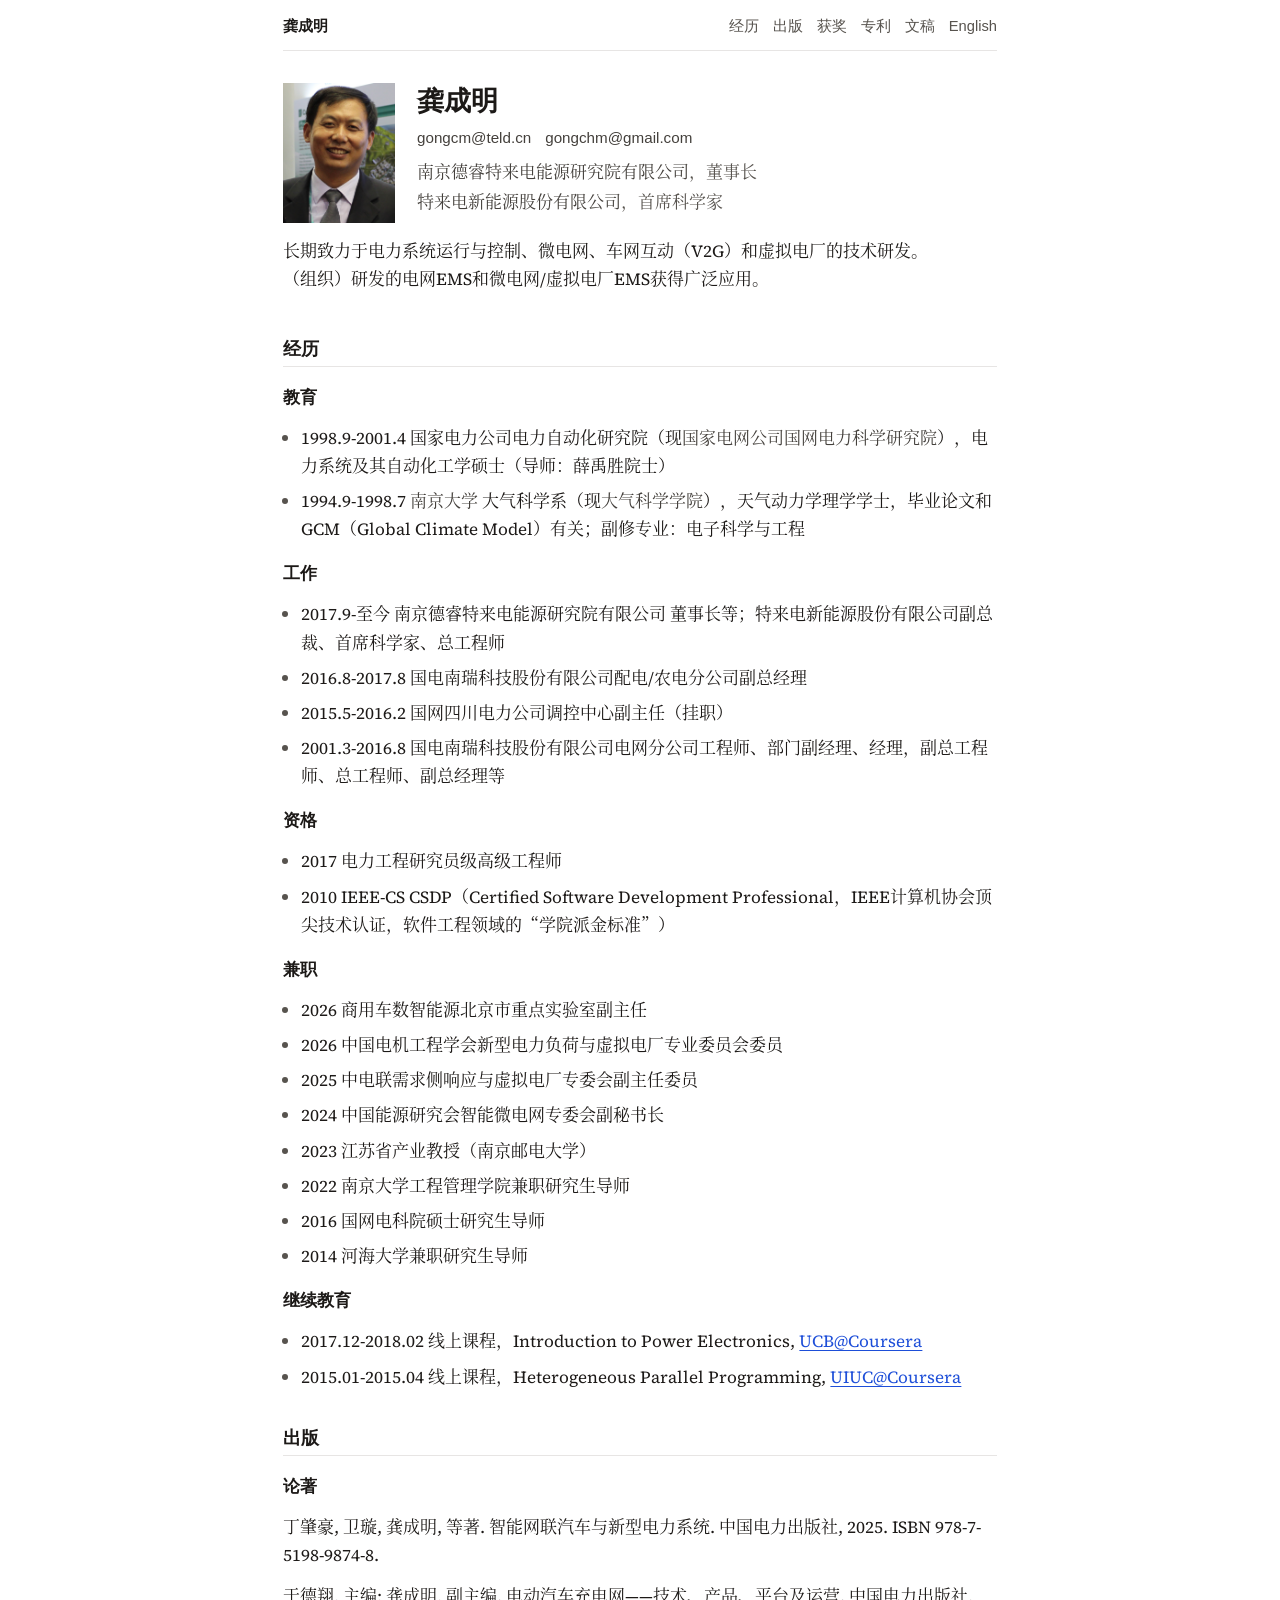
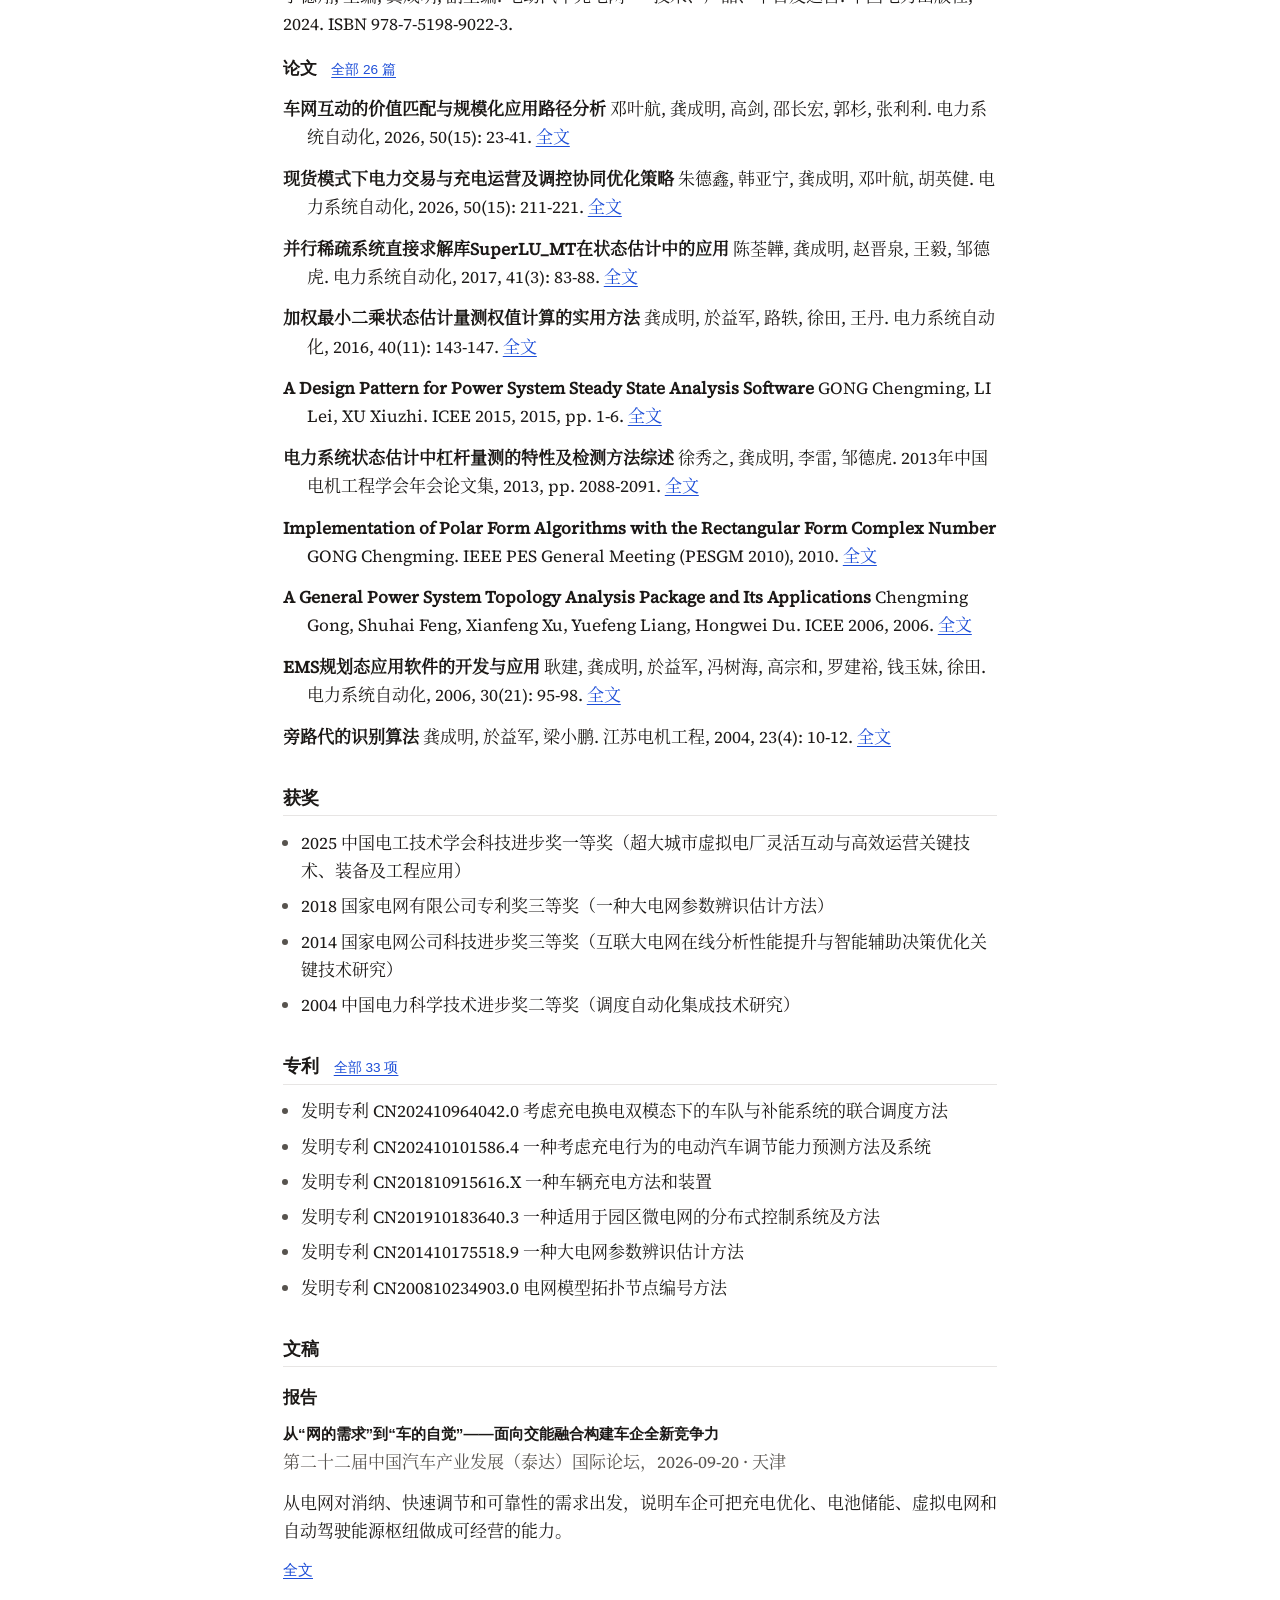
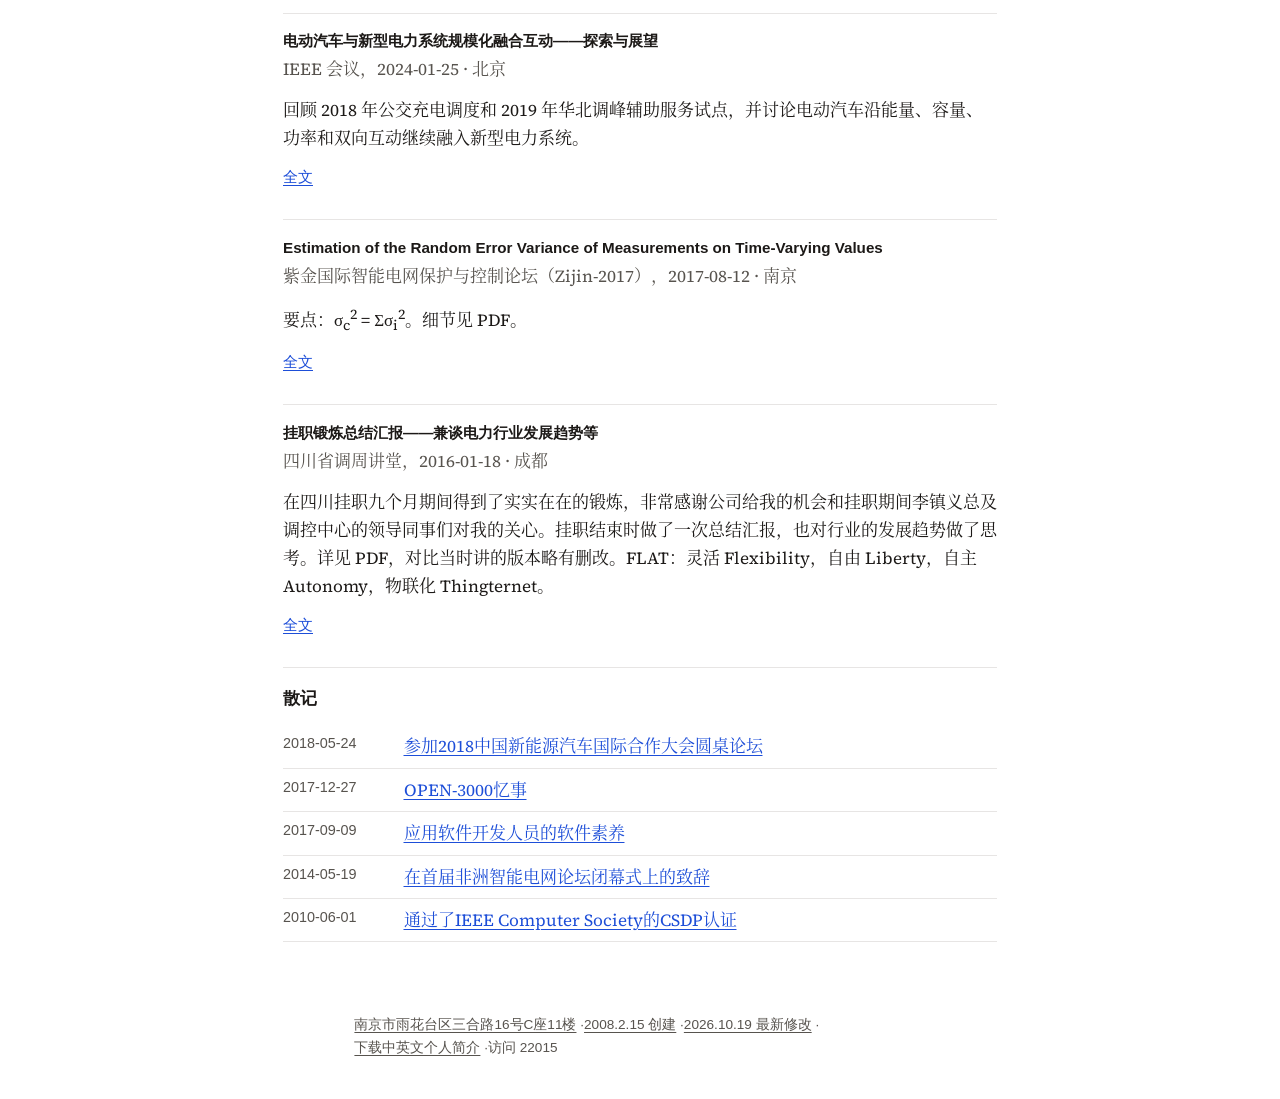
==== commit e49e5cc2: "补全页面分享信息，并按旧计数继续累计访问量" ====
--- a/index.htm
+++ b/index.htm
@@ -19,7 +19,11 @@
   <meta property="og:description" content="龚成明，特来电新能源股份有限公司副总裁、首席科学家、总工程师，南京德睿特来电能源研究院董事长。研究电力系统运行与控制、微电网、车网互动（V2G）和虚拟电厂。">
   <meta property="og:url" content="https://gong.cm/">
   <meta property="og:image" content="https://gong.cm/pic/photo.jpg">
+  <meta property="og:image:alt" content="龚成明">
   <meta name="twitter:card" content="summary">
+  <meta name="twitter:title" content="龚成明 | 德睿特来电">
+  <meta name="twitter:description" content="龚成明，特来电新能源股份有限公司副总裁、首席科学家、总工程师，南京德睿特来电能源研究院董事长。研究电力系统运行与控制、微电网、车网互动（V2G）和虚拟电厂。">
+  <meta name="twitter:image" content="https://gong.cm/pic/photo.jpg">
   <link rel="preload" href="/fonts/gong-song.woff2" as="font" type="font/woff2" crossorigin>
   <link rel="preload" href="/fonts/source-serif-4-regular.woff2" as="font" type="font/woff2" crossorigin>
   <link rel="stylesheet" href="/css/theme-pro.css?v=22">
@@ -94,7 +98,9 @@
 
 </main>
 <footer>
-  <p><span class="chunk"><a href="https://map.baidu.com/search?query=%E5%8D%97%E4%BA%AC%E5%B8%82%E9%9B%A8%E8%8A%B1%E5%8F%B0%E5%8C%BA%E4%B8%89%E5%90%88%E8%B7%AF16%E5%8F%B7C%E5%BA%A711%E6%A5%BC">南京市雨花台区三合路16号C座11楼</a></span><span class="chunk"><a href="https://github.com/gongchm/chemmy.name/commits/master">2008.2.15 创建</a></span><span class="chunk"><a href="https://github.com/gongchm/gong.cm/commits/main">2026.10.15 最新修改</a></span><span class="chunk"><a href="/files/gong-chengming-bio.pdf">下载中英文个人简介</a></span></p>
+  <p><span class="chunk"><a href="https://map.baidu.com/search?query=%E5%8D%97%E4%BA%AC%E5%B8%82%E9%9B%A8%E8%8A%B1%E5%8F%B0%E5%8C%BA%E4%B8%89%E5%90%88%E8%B7%AF16%E5%8F%B7C%E5%BA%A711%E6%A5%BC">南京市雨花台区三合路16号C座11楼</a></span><span class="chunk"><a href="https://github.com/gongchm/chemmy.name/commits/master">2008.2.15 创建</a></span><span class="chunk"><a href="https://github.com/gongchm/gong.cm/commits/main">2026.10.19 最新修改</a></span><span class="chunk"><a href="/files/gong-chengming-bio.pdf">下载中英文个人简介</a></span><span class="chunk">访问 <span id="visit-count">22015</span></span></p>
 </footer>
+<span id="busuanzi_value_site_pv" hidden></span>
+<script src="/js/visit.js"></script>
 </body>
 </html>
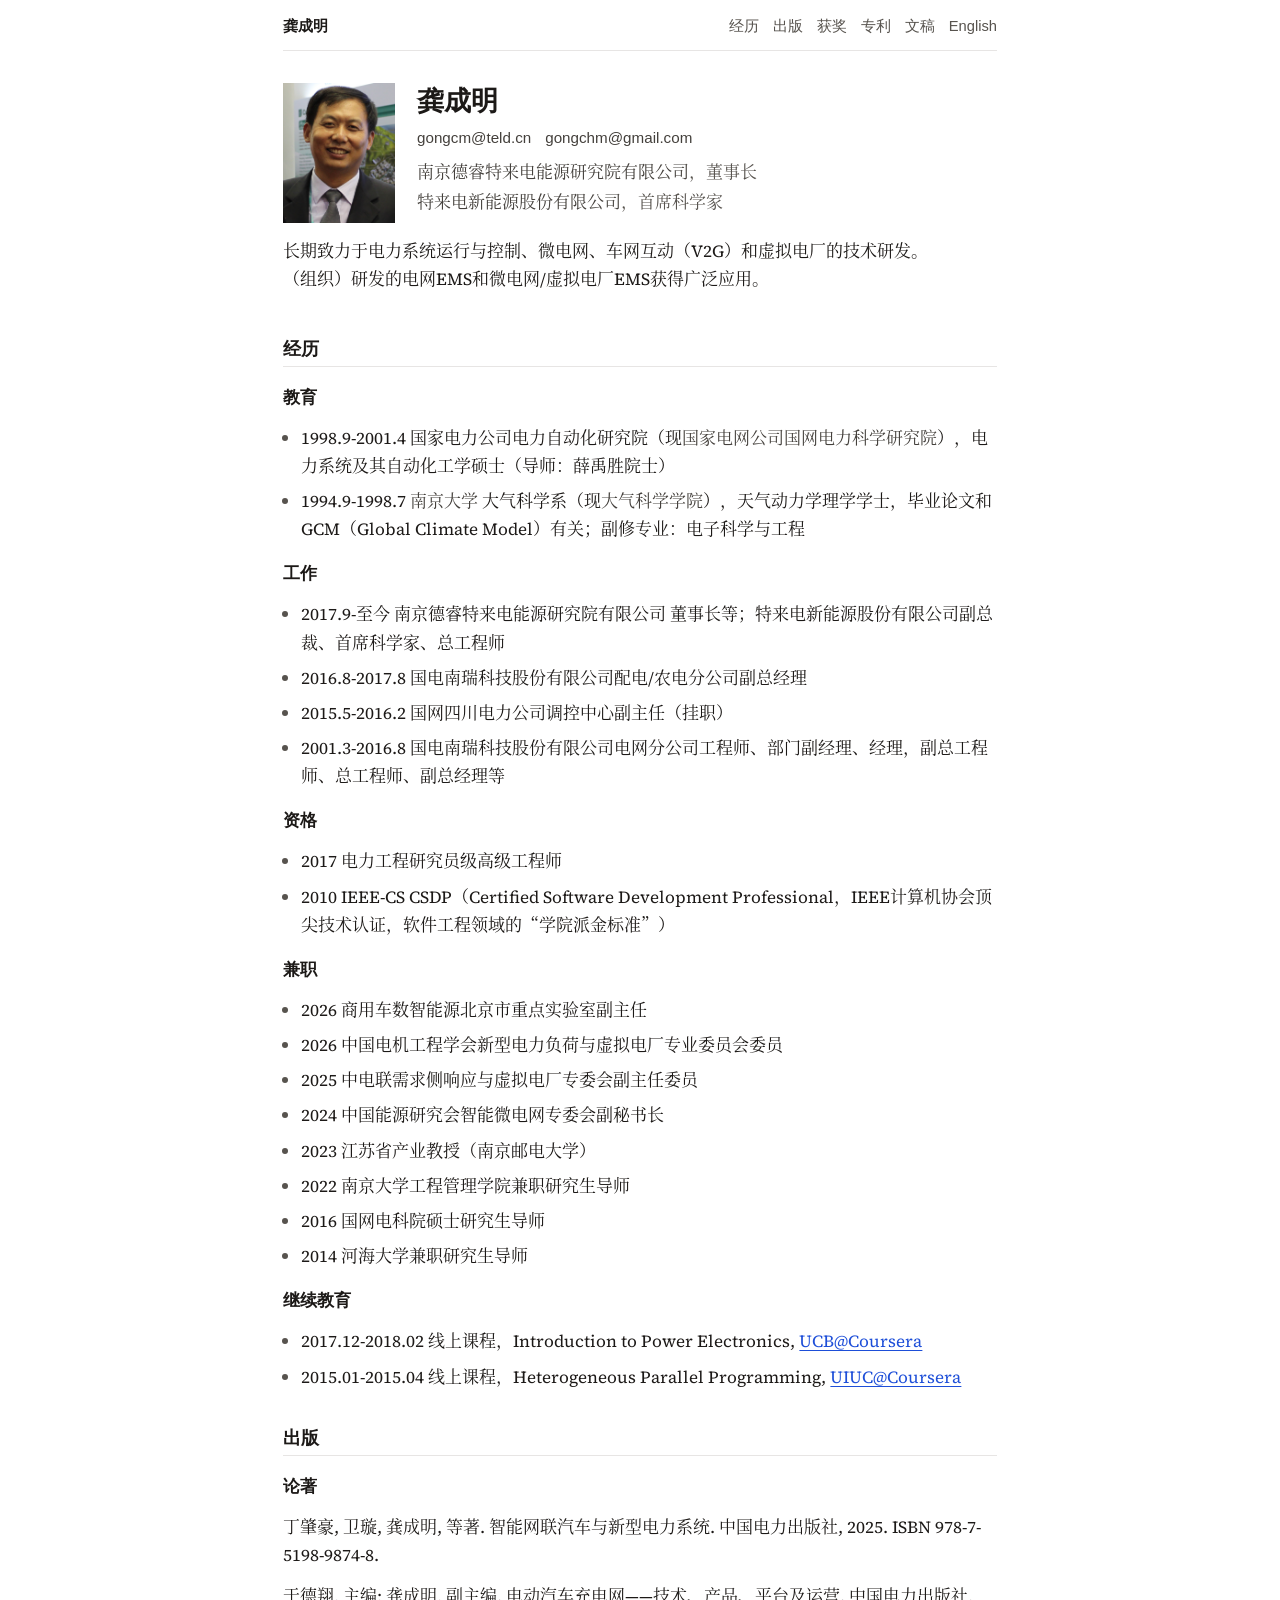
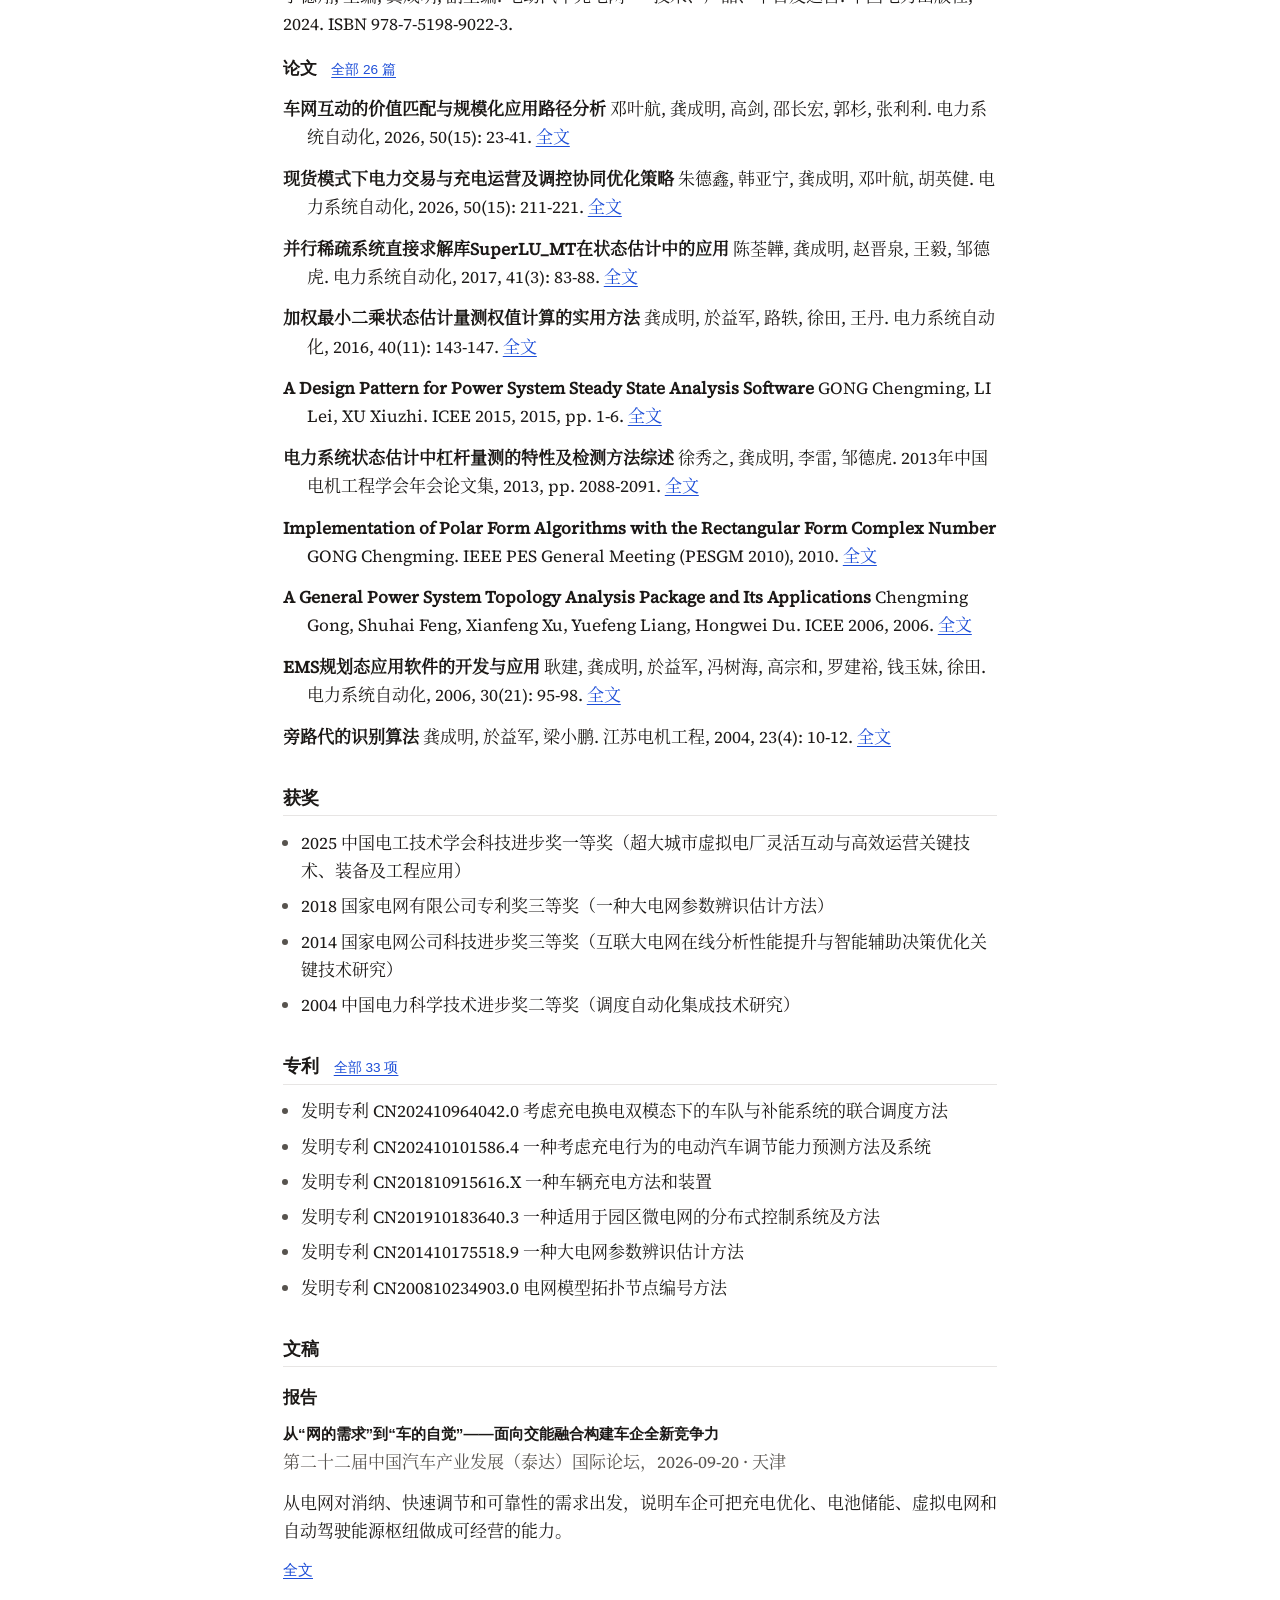
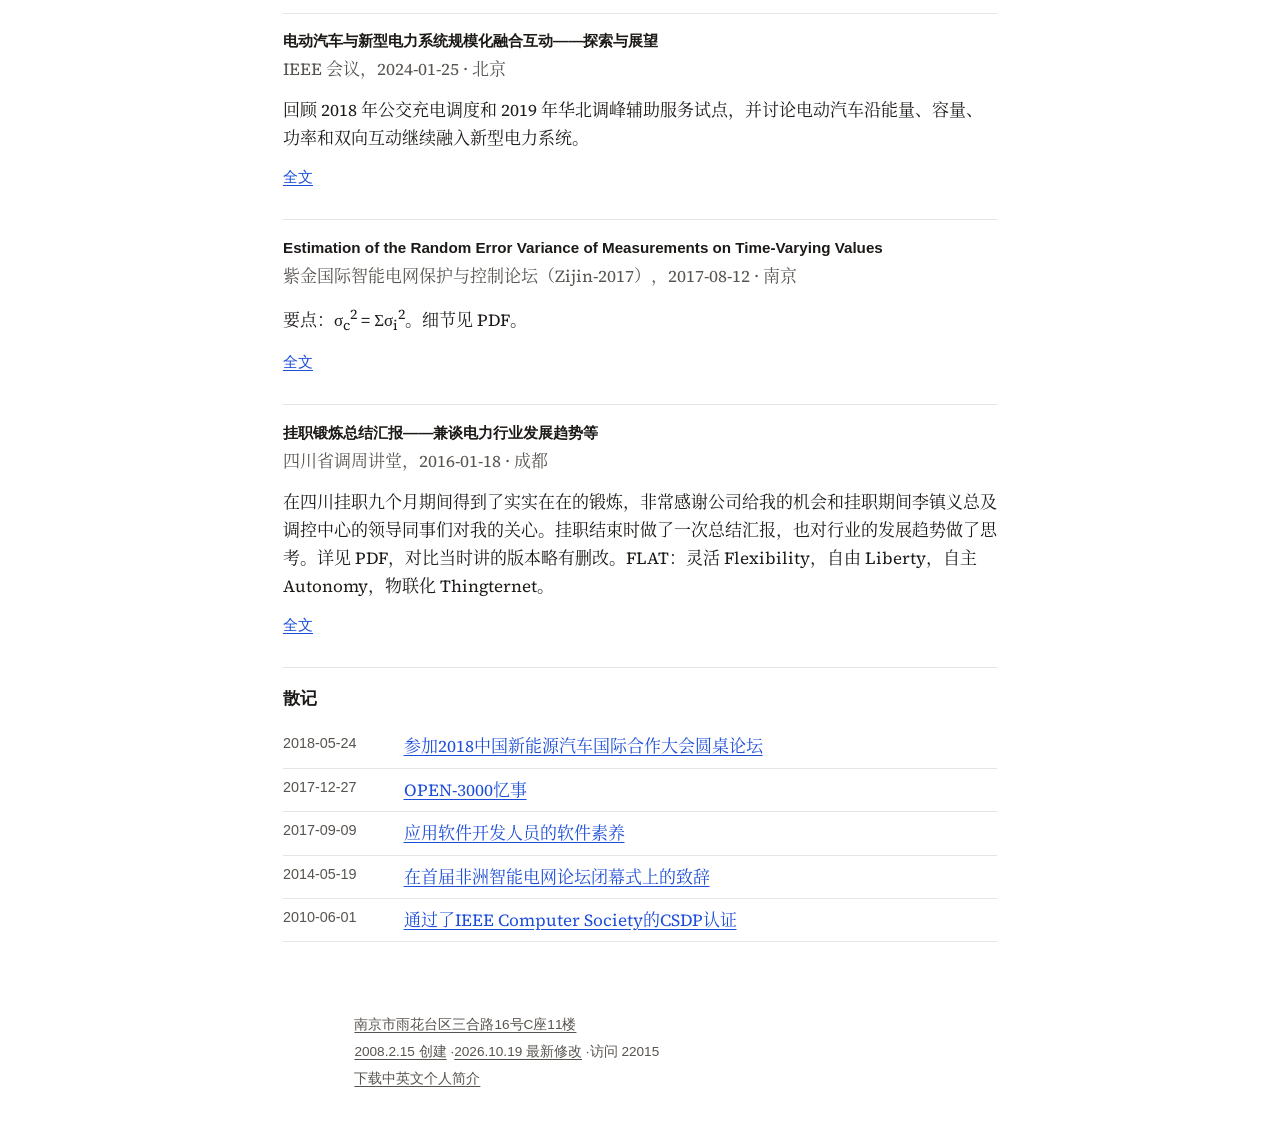
==== commit 2abe67dc: "页脚按地址、记录和简介分行" ====
--- a/index.htm
+++ b/index.htm
@@ -26,7 +26,7 @@
   <meta name="twitter:image" content="https://gong.cm/pic/photo.jpg">
   <link rel="preload" href="/fonts/gong-song.woff2" as="font" type="font/woff2" crossorigin>
   <link rel="preload" href="/fonts/source-serif-4-regular.woff2" as="font" type="font/woff2" crossorigin>
-  <link rel="stylesheet" href="/css/theme-pro.css?v=22">
+  <link rel="stylesheet" href="/css/theme-pro.css?v=23">
 <script type="application/ld+json">{"@context":"https://schema.org","@type":"Person","name":"龚成明","alternateName":"Gong Chengming","url":"https://gong.cm/","image":"https://gong.cm/pic/photo.jpg","email":"mailto:gongcm@teld.cn","jobTitle":["董事长","副总裁","首席科学家","总工程师"],"worksFor":[{"@type":"Organization","name":"南京德睿特来电能源研究院有限公司","url":"https://deri.org.cn"},{"@type":"Organization","name":"特来电新能源股份有限公司","url":"https://www.teld.cn"}],"alumniOf":[{"@type":"CollegeOrUniversity","name":"南京大学","url":"https://www.nju.edu.cn"},{"@type":"EducationalOrganization","name":"国家电网公司国网电力科学研究院"}],"knowsAbout":["电力系统运行与控制","微电网","车网互动","V2G","虚拟电厂","状态估计"],"sameAs":["https://gong.cm/Gong_Chengming_CV.html","https://github.com/gongchm","https://scholar.google.com/citations?user=jVuWb3QAAAAJ"]}</script>
 </head>
 <body>
@@ -98,7 +98,9 @@
 
 </main>
 <footer>
-  <p><span class="chunk"><a href="https://map.baidu.com/search?query=%E5%8D%97%E4%BA%AC%E5%B8%82%E9%9B%A8%E8%8A%B1%E5%8F%B0%E5%8C%BA%E4%B8%89%E5%90%88%E8%B7%AF16%E5%8F%B7C%E5%BA%A711%E6%A5%BC">南京市雨花台区三合路16号C座11楼</a></span><span class="chunk"><a href="https://github.com/gongchm/chemmy.name/commits/master">2008.2.15 创建</a></span><span class="chunk"><a href="https://github.com/gongchm/gong.cm/commits/main">2026.10.19 最新修改</a></span><span class="chunk"><a href="/files/gong-chengming-bio.pdf">下载中英文个人简介</a></span><span class="chunk">访问 <span id="visit-count">22015</span></span></p>
+  <p class="foot-line"><span class="chunk"><a href="https://map.baidu.com/search?query=%E5%8D%97%E4%BA%AC%E5%B8%82%E9%9B%A8%E8%8A%B1%E5%8F%B0%E5%8C%BA%E4%B8%89%E5%90%88%E8%B7%AF16%E5%8F%B7C%E5%BA%A711%E6%A5%BC">南京市雨花台区三合路16号C座11楼</a></span></p>
+  <p class="foot-line"><span class="chunk"><a href="https://github.com/gongchm/chemmy.name/commits/master">2008.2.15 创建</a></span><span class="chunk"><a href="https://github.com/gongchm/gong.cm/commits/main">2026.10.19 最新修改</a></span><span class="chunk">访问 <span id="visit-count">22015</span></span></p>
+  <p class="foot-line"><span class="chunk"><a href="/files/gong-chengming-bio.pdf">下载中英文个人简介</a></span></p>
 </footer>
 <span id="busuanzi_value_site_pv" hidden></span>
 <script src="/js/visit.js"></script>
--- a/css/theme-pro.css
+++ b/css/theme-pro.css
@@ -175,8 +175,9 @@
 }
 footer a { color: var(--muted); }
 footer p { margin: 0; }
+footer .foot-line + .foot-line { margin-top: .28rem; }
 footer .chunk { display: inline-block; white-space: nowrap; }
-footer .chunk:not(:last-child)::after { content: " · "; }
+footer .foot-line .chunk:not(:last-child)::after { content: " · "; }
 .cv .address { margin-top: 1.4rem; }
 
 .doc-head { padding-top: 8px; }
@@ -232,6 +233,7 @@
   .cv .period { padding-bottom: 0; }
   .site-nav { gap: 6px 12px; }
   footer { text-align: center; }
+  footer .foot-line + .foot-line { margin-top: 0; }
   footer .chunk { display: block; }
   footer .chunk:not(:last-child)::after { content: none; }
   footer .chunk + .chunk { margin-top: .4rem; }
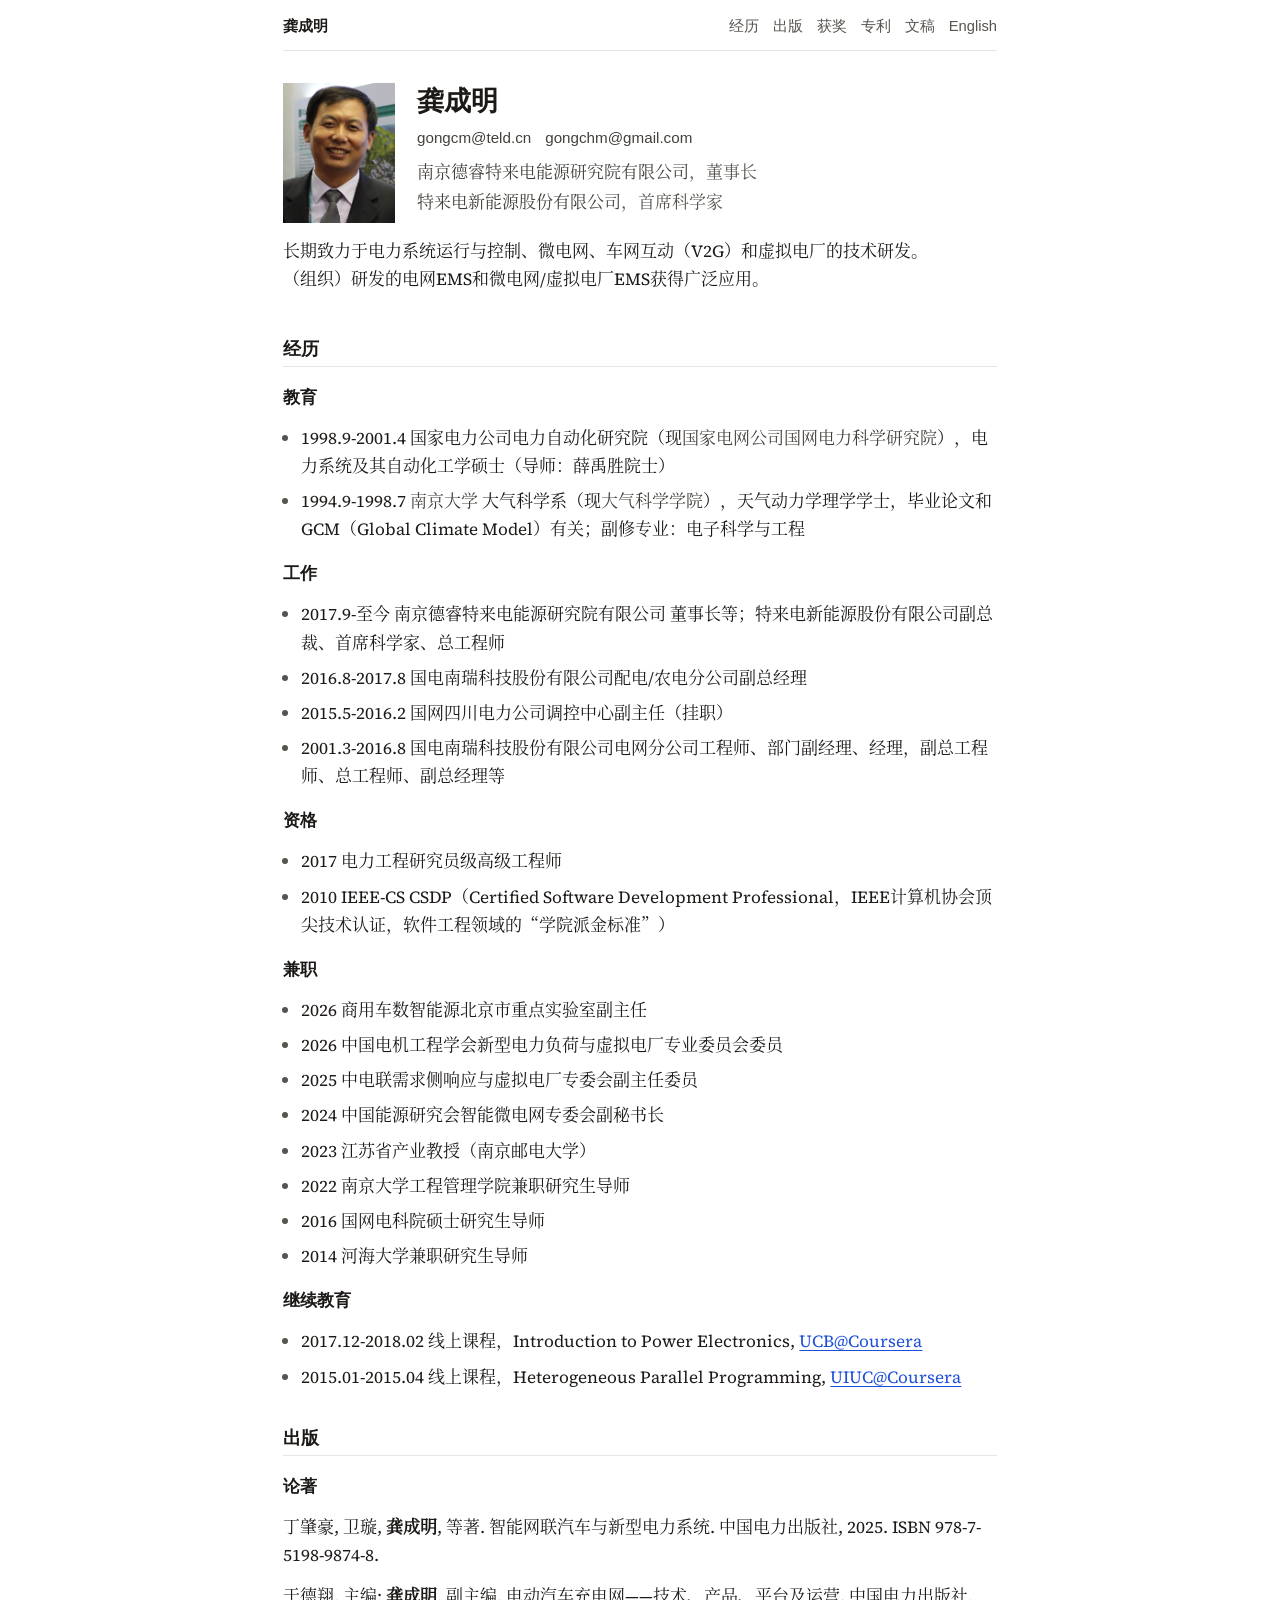
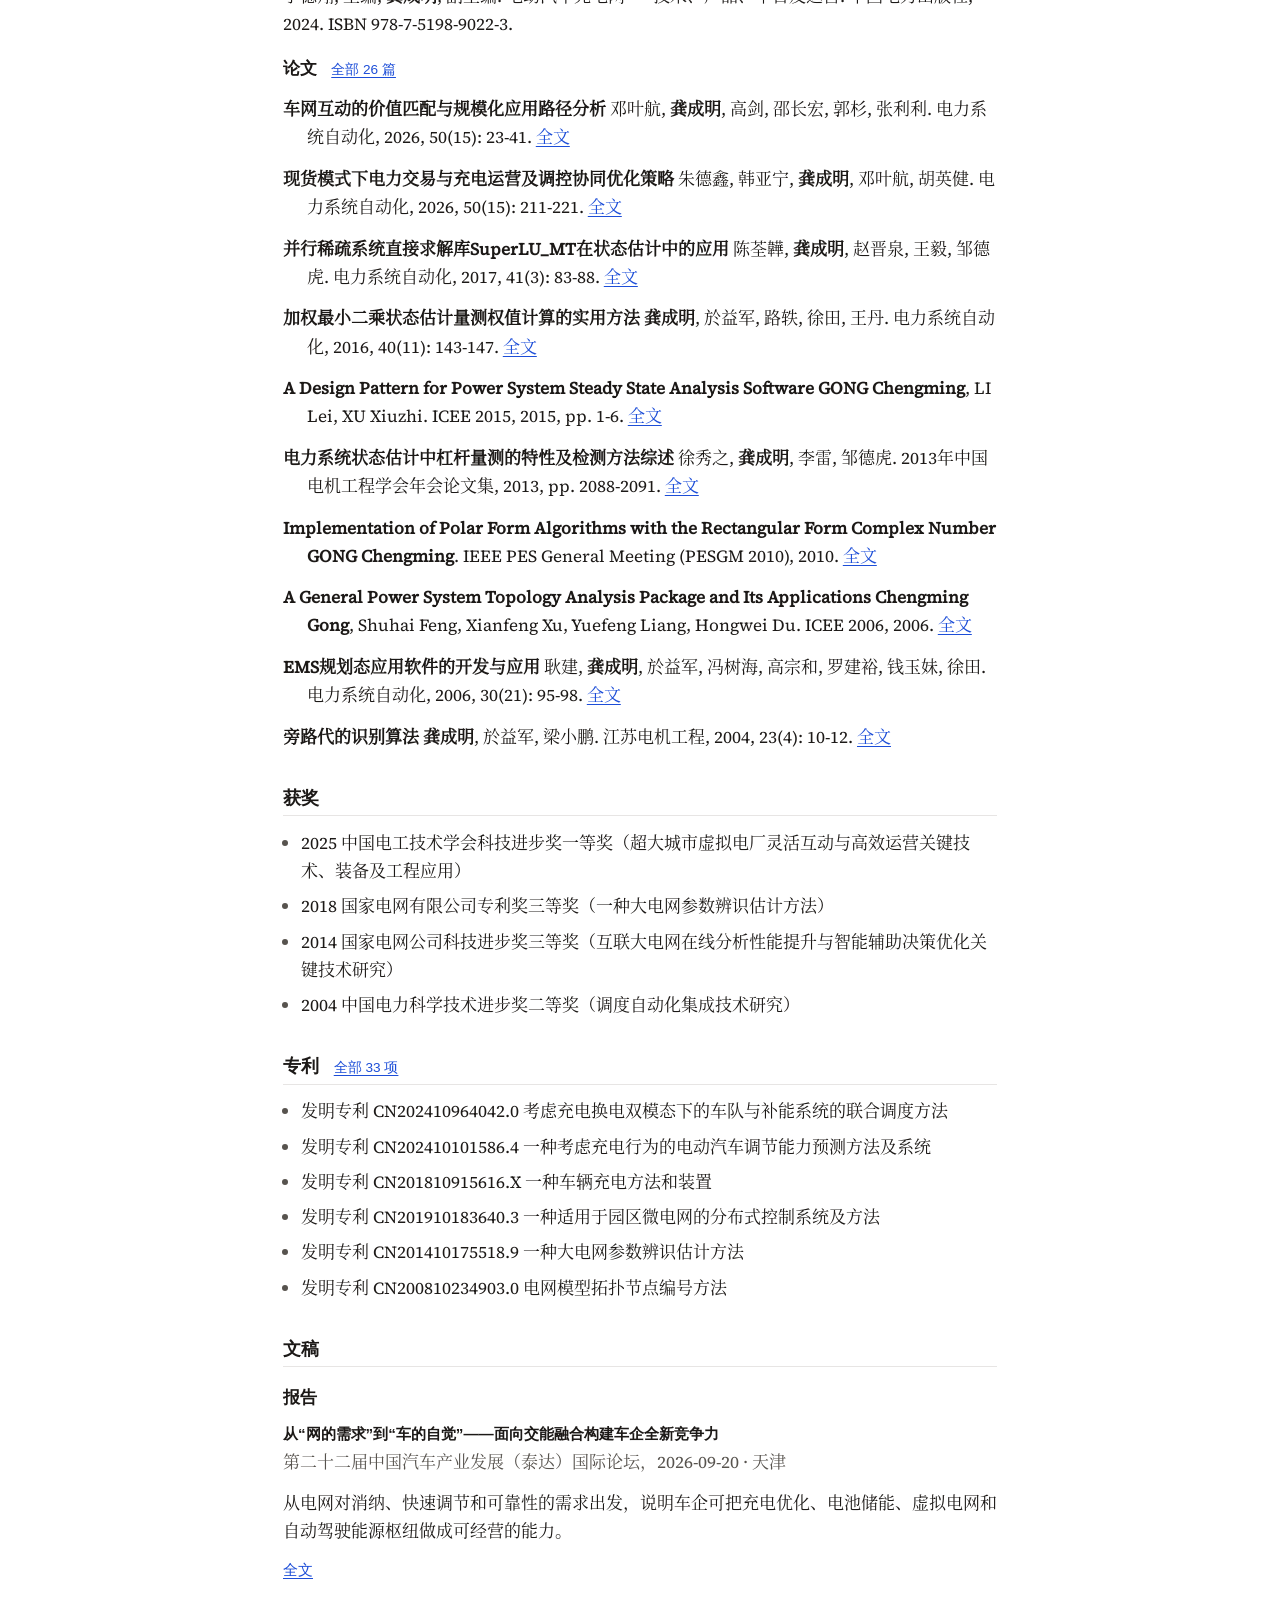
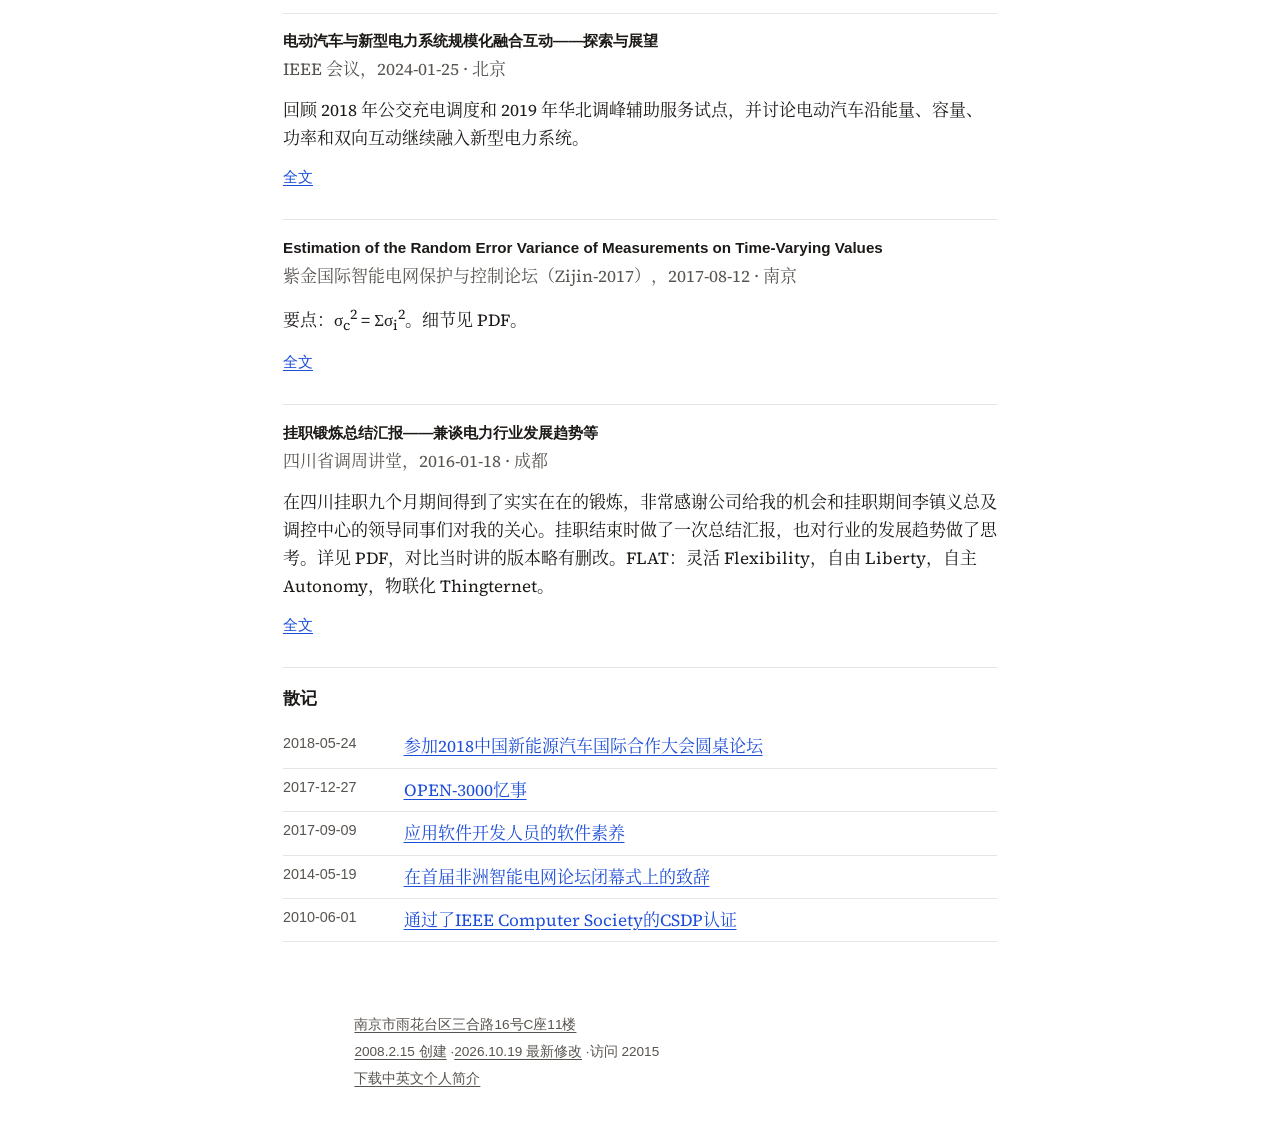
==== commit 1c6978d9: "首页出版列表中的作者姓名加粗" ====
--- a/index.htm
+++ b/index.htm
@@ -57,10 +57,10 @@
 </section>
 <section id="papers"><h2>出版</h2>
 <h3>论著</h3>
-<p>丁肇豪, 卫璇, 龚成明, 等著. 智能网联汽车与新型电力系统. 中国电力出版社, 2025. ISBN 978-7-5198-9874-8.</p>
-<p>于德翔, 主编; 龚成明, 副主编. 电动汽车充电网——技术、产品、平台及运营. 中国电力出版社, 2024. ISBN 978-7-5198-9022-3.</p>
+<p>丁肇豪, 卫璇, <span class="me">龚成明</span>, 等著. 智能网联汽车与新型电力系统. 中国电力出版社, 2025. ISBN 978-7-5198-9874-8.</p>
+<p>于德翔, 主编; <span class="me">龚成明</span>, 副主编. 电动汽车充电网——技术、产品、平台及运营. 中国电力出版社, 2024. ISBN 978-7-5198-9022-3.</p>
 <h3>论文 <a href="/papers.htm#papers-all">全部 26 篇</a></h3>
-<ol class="bib"><li><span class="title">车网互动的价值匹配与规模化应用路径分析</span> 邓叶航, 龚成明, 高剑, 邵长宏, 郭杉, 张利利. 电力系统自动化, 2026, 50(15): 23-41. <a href="/files/aeps-20250930012.pdf">全文</a></li><li><span class="title">现货模式下电力交易与充电运营及调控协同优化策略</span> 朱德鑫, 韩亚宁, 龚成明, 邓叶航, 胡英健. 电力系统自动化, 2026, 50(15): 211-221. <a href="/files/aeps-20250904002.pdf">全文</a></li><li><span class="title">并行稀疏系统直接求解库SuperLU_MT在状态估计中的应用</span> 陈荃韡, 龚成明, 赵晋泉, 王毅, 邹德虎. 电力系统自动化, 2017, 41(3): 83-88. <a href="/files/aeps-20160607008.pdf">全文</a></li><li><span class="title">加权最小二乘状态估计量测权值计算的实用方法</span> 龚成明, 於益军, 路轶, 徐田, 王丹. 电力系统自动化, 2016, 40(11): 143-147. <a href="/files/aeps-20150615015.pdf">全文</a></li><li><span class="title">A Design Pattern for Power System Steady State Analysis Software</span> GONG Chengming, LI Lei, XU Xiuzhi. ICEE 2015, 2015, pp. 1-6. <a href="/files/ICEE2015.pdf">全文</a></li><li><span class="title">电力系统状态估计中杠杆量测的特性及检测方法综述</span> 徐秀之, 龚成明, 李雷, 邹德虎. 2013年中国电机工程学会年会论文集, 2013, pp. 2088-2091. <a href="/files/leverage-meas.pdf">全文</a></li><li><span class="title">Implementation of Polar Form Algorithms with the Rectangular Form Complex Number</span> GONG Chengming. IEEE PES General Meeting (PESGM 2010), 2010. <a href="/files/pesgm2010.pdf">全文</a></li><li><span class="title">A General Power System Topology Analysis Package and Its Applications</span> Chengming Gong, Shuhai Feng, Xianfeng Xu, Yuefeng Liang, Hongwei Du. ICEE 2006, 2006. <a href="/files/PSNTP_paper.pdf">全文</a></li><li><span class="title">EMS规划态应用软件的开发与应用</span> 耿建, 龚成明, 於益军, 冯树海, 高宗和, 罗建裕, 钱玉妹, 徐田. 电力系统自动化, 2006, 30(21): 95-98. <a href="/files/aeps-d062120.pdf">全文</a></li><li><span class="title">旁路代的识别算法</span> 龚成明, 於益军, 梁小鹏. 江苏电机工程, 2004, 23(4): 10-12. <a href="/files/bypass.pdf">全文</a></li></ol></section>
+<ol class="bib"><li><span class="title">车网互动的价值匹配与规模化应用路径分析</span> 邓叶航, <span class="me">龚成明</span>, 高剑, 邵长宏, 郭杉, 张利利. 电力系统自动化, 2026, 50(15): 23-41. <a href="/files/aeps-20250930012.pdf">全文</a></li><li><span class="title">现货模式下电力交易与充电运营及调控协同优化策略</span> 朱德鑫, 韩亚宁, <span class="me">龚成明</span>, 邓叶航, 胡英健. 电力系统自动化, 2026, 50(15): 211-221. <a href="/files/aeps-20250904002.pdf">全文</a></li><li><span class="title">并行稀疏系统直接求解库SuperLU_MT在状态估计中的应用</span> 陈荃韡, <span class="me">龚成明</span>, 赵晋泉, 王毅, 邹德虎. 电力系统自动化, 2017, 41(3): 83-88. <a href="/files/aeps-20160607008.pdf">全文</a></li><li><span class="title">加权最小二乘状态估计量测权值计算的实用方法</span> <span class="me">龚成明</span>, 於益军, 路轶, 徐田, 王丹. 电力系统自动化, 2016, 40(11): 143-147. <a href="/files/aeps-20150615015.pdf">全文</a></li><li><span class="title">A Design Pattern for Power System Steady State Analysis Software</span> <span class="me">GONG Chengming</span>, LI Lei, XU Xiuzhi. ICEE 2015, 2015, pp. 1-6. <a href="/files/ICEE2015.pdf">全文</a></li><li><span class="title">电力系统状态估计中杠杆量测的特性及检测方法综述</span> 徐秀之, <span class="me">龚成明</span>, 李雷, 邹德虎. 2013年中国电机工程学会年会论文集, 2013, pp. 2088-2091. <a href="/files/leverage-meas.pdf">全文</a></li><li><span class="title">Implementation of Polar Form Algorithms with the Rectangular Form Complex Number</span> <span class="me">GONG Chengming</span>. IEEE PES General Meeting (PESGM 2010), 2010. <a href="/files/pesgm2010.pdf">全文</a></li><li><span class="title">A General Power System Topology Analysis Package and Its Applications</span> <span class="me">Chengming Gong</span>, Shuhai Feng, Xianfeng Xu, Yuefeng Liang, Hongwei Du. ICEE 2006, 2006. <a href="/files/PSNTP_paper.pdf">全文</a></li><li><span class="title">EMS规划态应用软件的开发与应用</span> 耿建, <span class="me">龚成明</span>, 於益军, 冯树海, 高宗和, 罗建裕, 钱玉妹, 徐田. 电力系统自动化, 2006, 30(21): 95-98. <a href="/files/aeps-d062120.pdf">全文</a></li><li><span class="title">旁路代的识别算法</span> <span class="me">龚成明</span>, 於益军, 梁小鹏. 江苏电机工程, 2004, 23(4): 10-12. <a href="/files/bypass.pdf">全文</a></li></ol></section>
 <section id="awards"><h2>获奖</h2>
 <ul class="plain"><li>2025 中国电工技术学会科技进步奖一等奖（超大城市虚拟电厂灵活互动与高效运营关键技术、装备及工程应用）</li><li>2018 国家电网有限公司专利奖三等奖（一种大电网参数辨识估计方法）</li><li>2014 国家电网公司科技进步奖三等奖（互联大电网在线分析性能提升与智能辅助决策优化关键技术研究）</li><li>2004 中国电力科学技术进步奖二等奖（调度自动化集成技术研究）</li></ul>
 </section>
--- a/css/theme-pro.css
+++ b/css/theme-pro.css
@@ -248,6 +248,8 @@
   padding: .85rem 0;
   border-top: 1px solid var(--line);
 }
+.paper-list .py { grid-column: 1; }
+.paper-list li > div { grid-column: 2; }
 .paper-list .py {
   font-family: var(--sans);
   font-size: .9rem;
@@ -259,7 +261,8 @@
 .paper-list .pa, .paper-list .pv { margin: .12rem 0 0; color: var(--muted); }
 .paper-list .pl { margin: .35rem 0 0; font-family: var(--sans); font-size: .88rem; }
 .paper-list .pl a + a { margin-left: .75rem; }
-.paper-list .abs { margin: .4rem 0 0; color: var(--muted); font-size: .92rem; }
+.paper-list .abs { margin: .4rem 0 0; color: var(--muted); font-size: .86rem; line-height: 1.65; }
+.paper-list .abs .al { font-family: var(--sans); margin-right: .35em; }
 .paper-list .me { color: var(--text); font-weight: 650; }
 @media (max-width: 640px) {
   .paper-list li { grid-template-columns: 2.8em 1fr; column-gap: .45rem; }
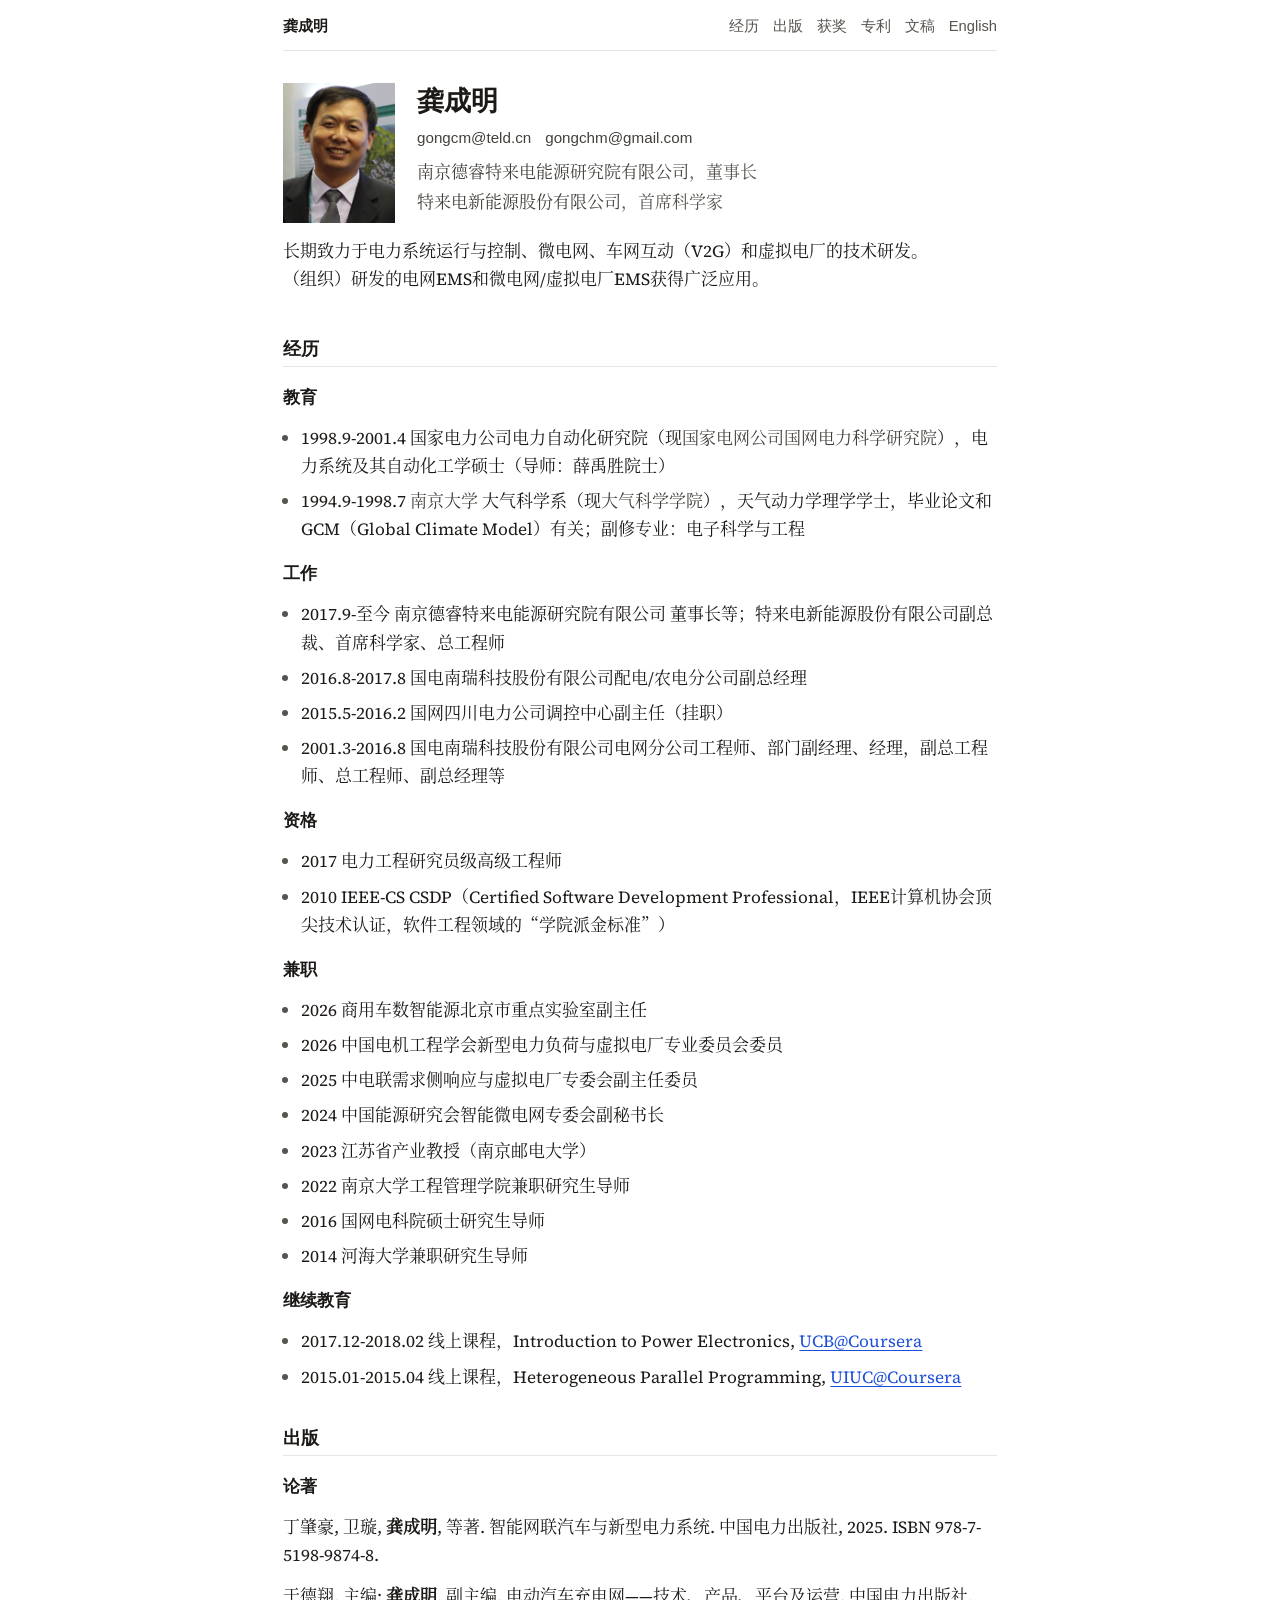
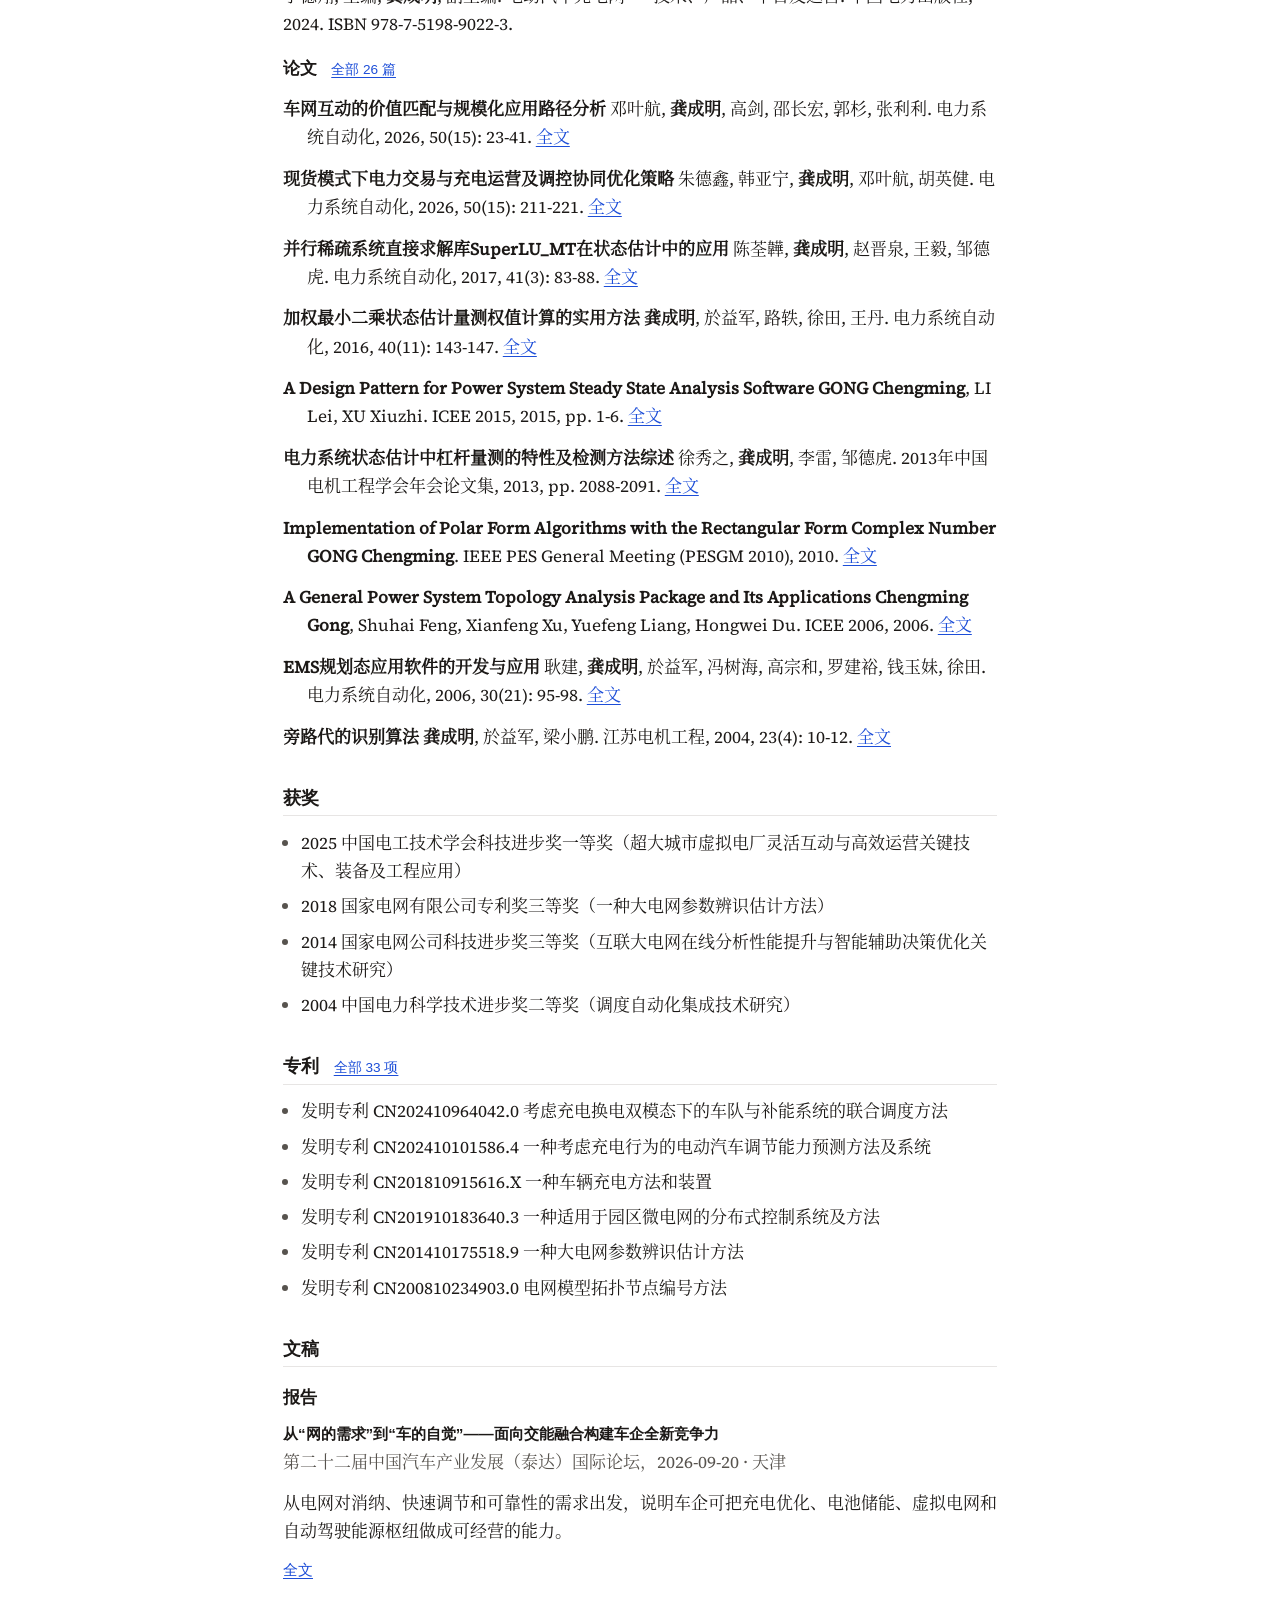
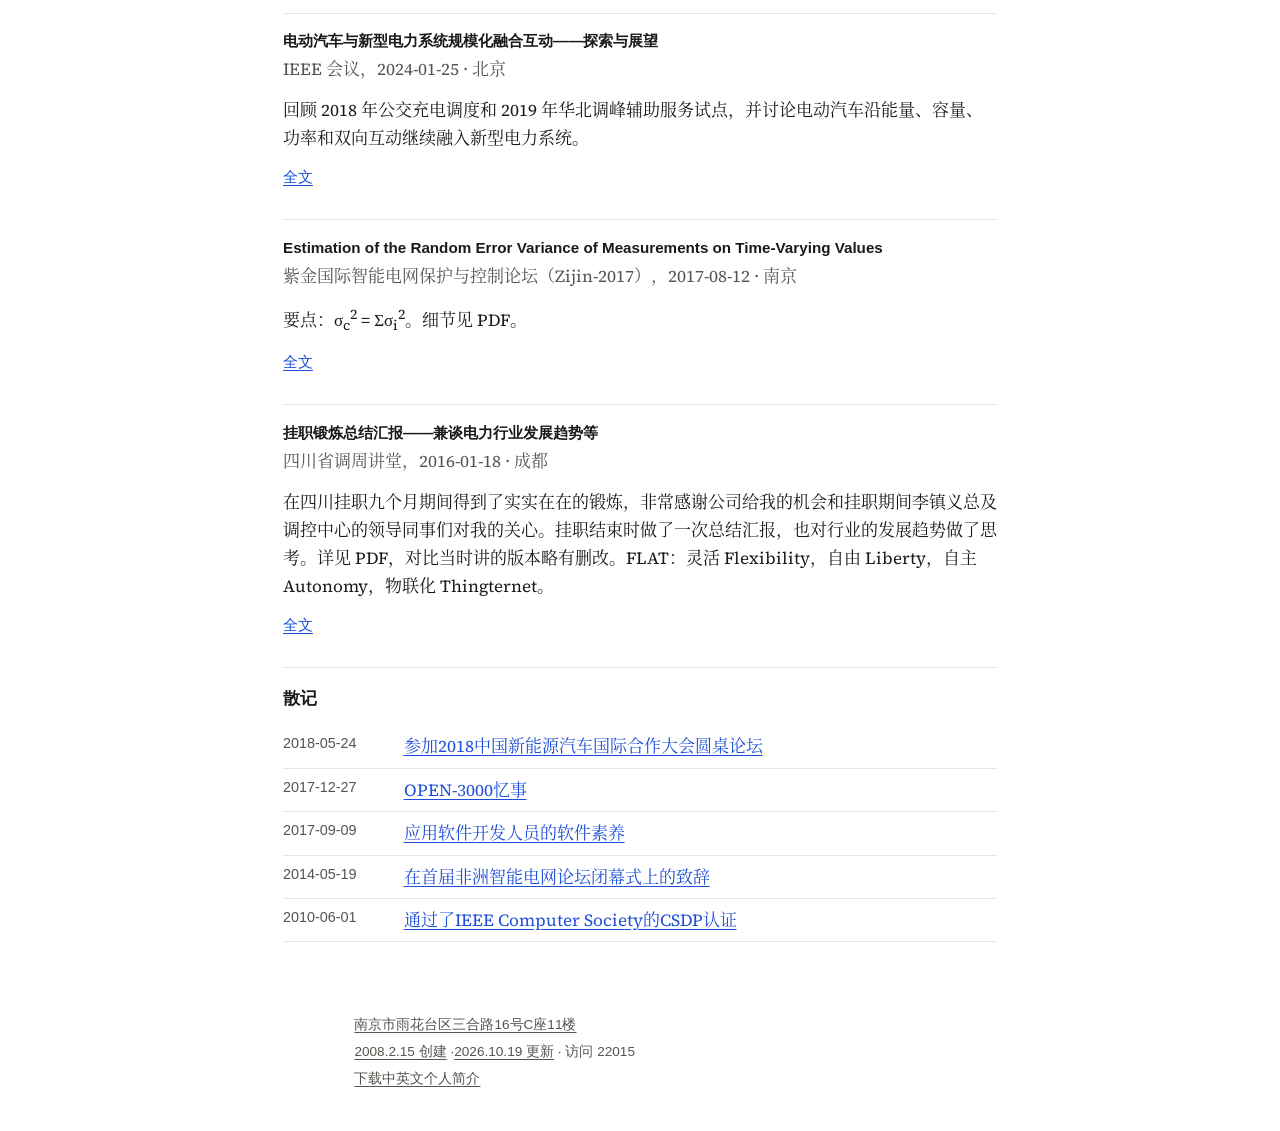
==== commit e2f4ed01: "手机页脚固定分行，创建与更新同一行" ====
--- a/index.htm
+++ b/index.htm
@@ -26,7 +26,7 @@
   <meta name="twitter:image" content="https://gong.cm/pic/photo.jpg">
   <link rel="preload" href="/fonts/gong-song.woff2" as="font" type="font/woff2" crossorigin>
   <link rel="preload" href="/fonts/source-serif-4-regular.woff2" as="font" type="font/woff2" crossorigin>
-  <link rel="stylesheet" href="/css/theme-pro.css?v=23">
+  <link rel="stylesheet" href="/css/theme-pro.css?v=26">
 <script type="application/ld+json">{"@context":"https://schema.org","@type":"Person","name":"龚成明","alternateName":"Gong Chengming","url":"https://gong.cm/","image":"https://gong.cm/pic/photo.jpg","email":"mailto:gongcm@teld.cn","jobTitle":["董事长","副总裁","首席科学家","总工程师"],"worksFor":[{"@type":"Organization","name":"南京德睿特来电能源研究院有限公司","url":"https://deri.org.cn"},{"@type":"Organization","name":"特来电新能源股份有限公司","url":"https://www.teld.cn"}],"alumniOf":[{"@type":"CollegeOrUniversity","name":"南京大学","url":"https://www.nju.edu.cn"},{"@type":"EducationalOrganization","name":"国家电网公司国网电力科学研究院"}],"knowsAbout":["电力系统运行与控制","微电网","车网互动","V2G","虚拟电厂","状态估计"],"sameAs":["https://gong.cm/Gong_Chengming_CV.html","https://github.com/gongchm","https://scholar.google.com/citations?user=jVuWb3QAAAAJ"]}</script>
 </head>
 <body>
@@ -99,7 +99,7 @@
 </main>
 <footer>
   <p class="foot-line"><span class="chunk"><a href="https://map.baidu.com/search?query=%E5%8D%97%E4%BA%AC%E5%B8%82%E9%9B%A8%E8%8A%B1%E5%8F%B0%E5%8C%BA%E4%B8%89%E5%90%88%E8%B7%AF16%E5%8F%B7C%E5%BA%A711%E6%A5%BC">南京市雨花台区三合路16号C座11楼</a></span></p>
-  <p class="foot-line"><span class="chunk"><a href="https://github.com/gongchm/chemmy.name/commits/master">2008.2.15 创建</a></span><span class="chunk"><a href="https://github.com/gongchm/gong.cm/commits/main">2026.10.19 最新修改</a></span><span class="chunk">访问 <span id="visit-count">22015</span></span></p>
+  <p class="foot-line meta"><span class="pair"><span class="chunk"><a href="https://github.com/gongchm/chemmy.name/commits/master">2008.2.15 创建</a></span><span class="chunk"><a href="https://github.com/gongchm/gong.cm/commits/main">2026.10.19 更新</a></span></span><span class="chunk">访问 <span id="visit-count">22015</span></span></p>
   <p class="foot-line"><span class="chunk"><a href="/files/gong-chengming-bio.pdf">下载中英文个人简介</a></span></p>
 </footer>
 <span id="busuanzi_value_site_pv" hidden></span>
--- a/css/theme-pro.css
+++ b/css/theme-pro.css
@@ -178,6 +178,8 @@
 footer .foot-line + .foot-line { margin-top: .28rem; }
 footer .chunk { display: inline-block; white-space: nowrap; }
 footer .foot-line .chunk:not(:last-child)::after { content: " · "; }
+footer .pair { display: inline; }
+footer .pair:not(:last-child)::after { content: " · "; }
 .cv .address { margin-top: 1.4rem; }
 
 .doc-head { padding-top: 8px; }
@@ -233,10 +235,17 @@
   .cv .period { padding-bottom: 0; }
   .site-nav { gap: 6px 12px; }
   footer { text-align: center; }
-  footer .foot-line + .foot-line { margin-top: 0; }
-  footer .chunk { display: block; }
-  footer .chunk:not(:last-child)::after { content: none; }
-  footer .chunk + .chunk { margin-top: .4rem; }
+  footer .foot-line + .foot-line { margin-top: .4rem; }
+  footer .meta {
+    display: flex;
+    flex-direction: column;
+    align-items: center;
+    gap: .4rem;
+  }
+  footer .pair { white-space: nowrap; }
+  footer .pair::after { content: none; }
+  footer .meta > .chunk { display: block; }
+  footer .meta > .chunk::after { content: none; }
 }
 
 main > h1 { font-size: 1.4rem; margin: 1.6rem 0 .35rem; }
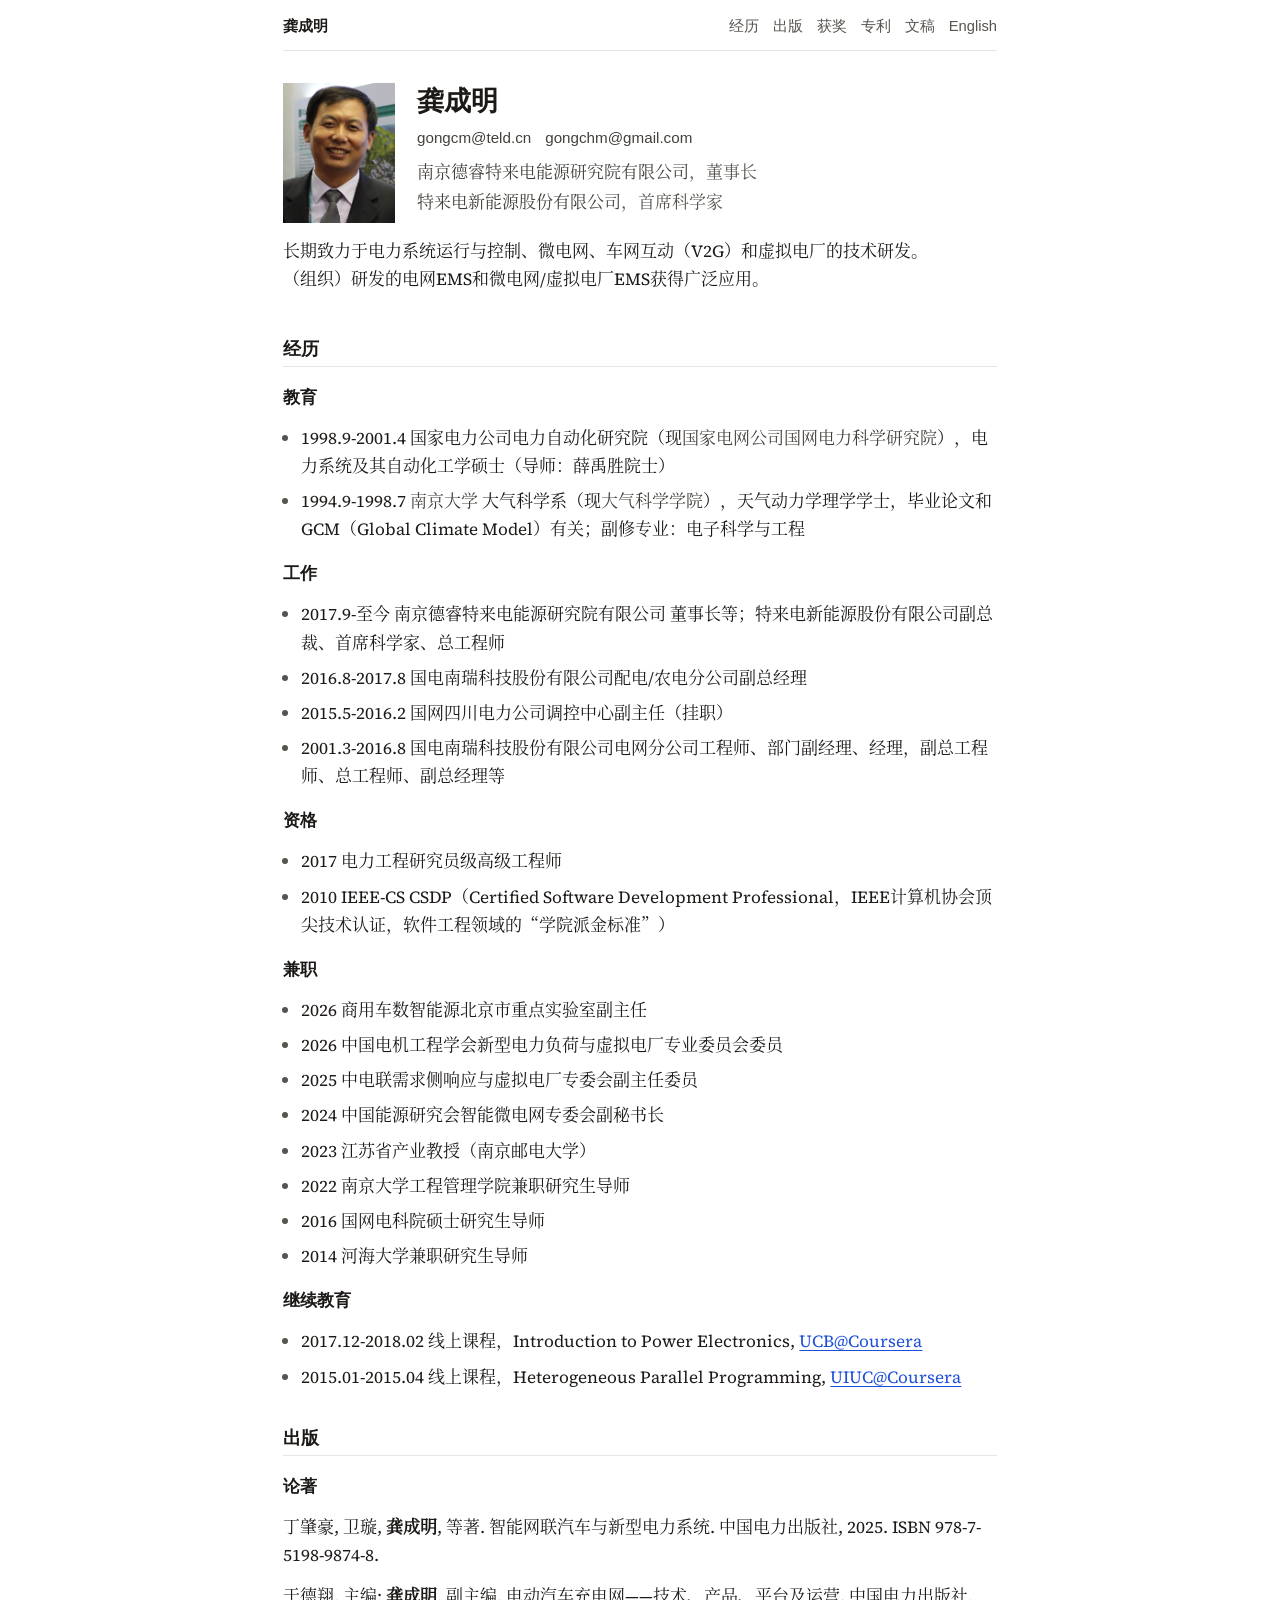
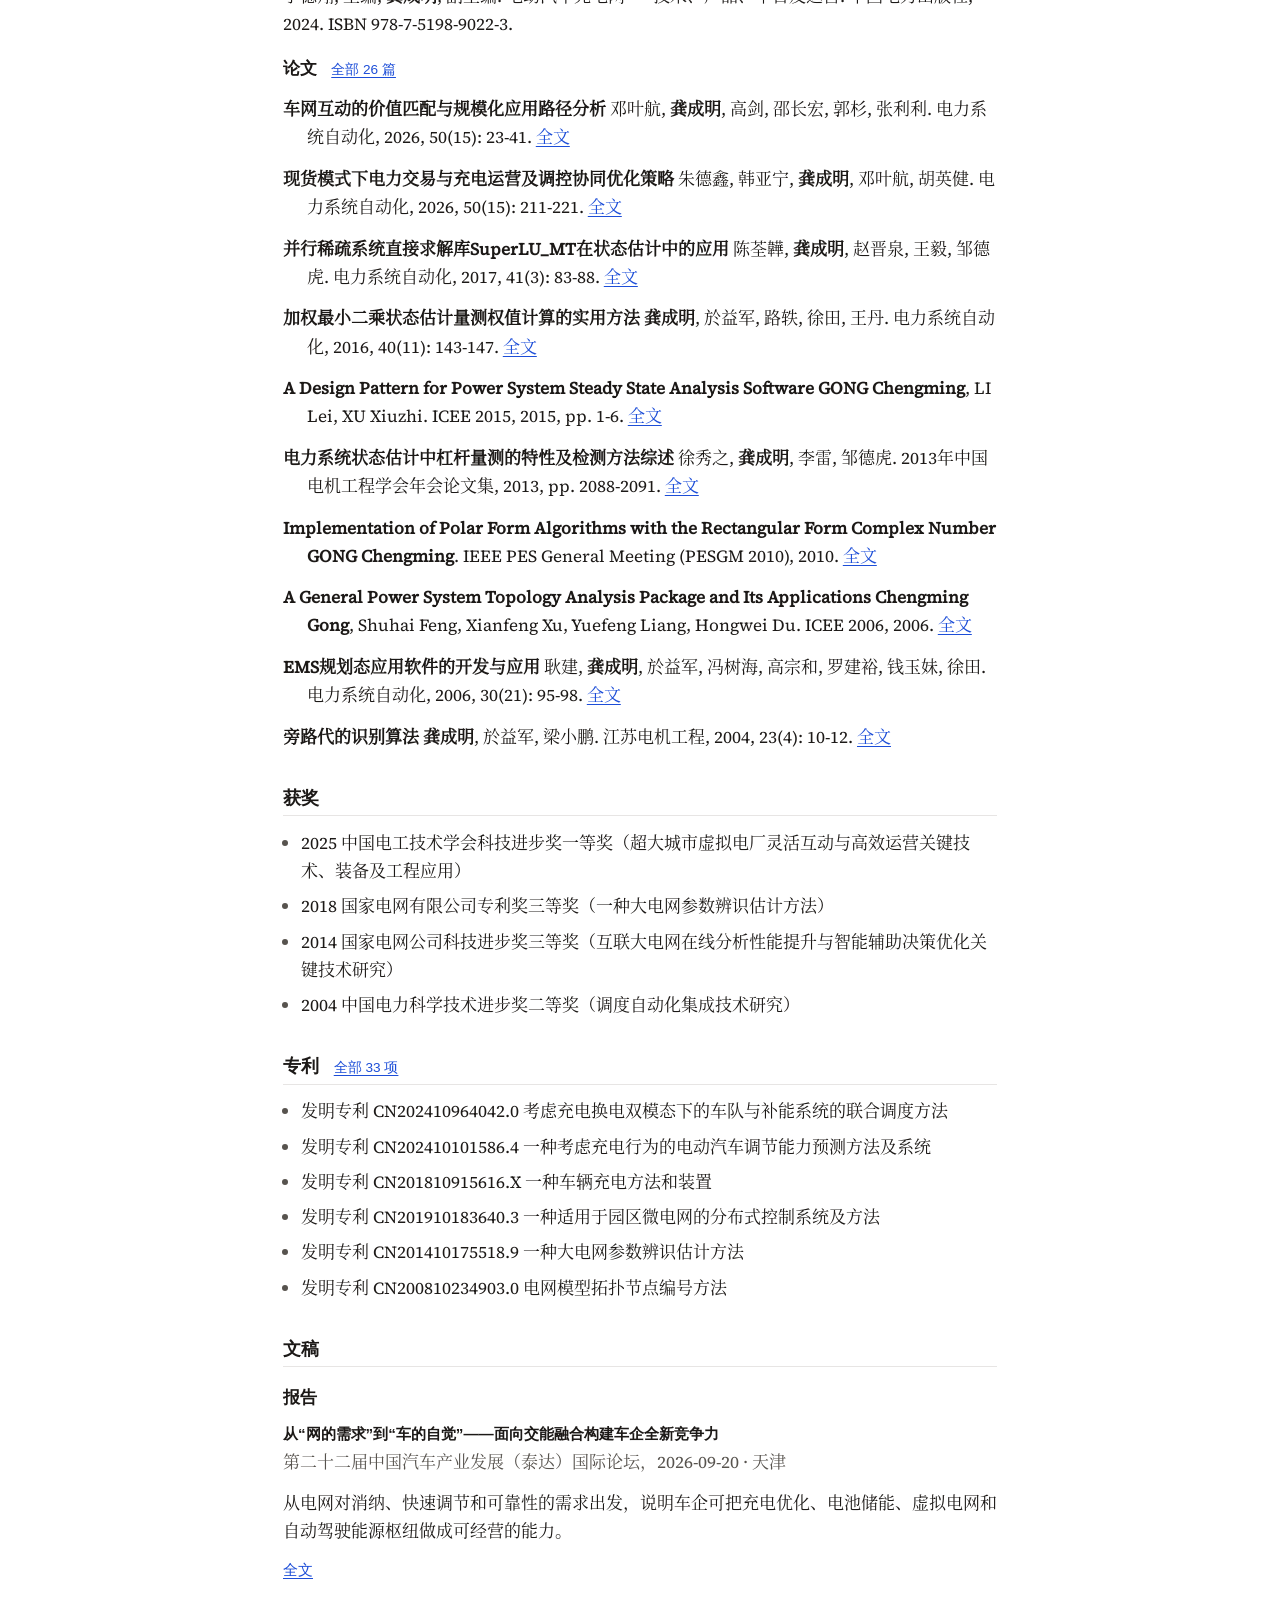
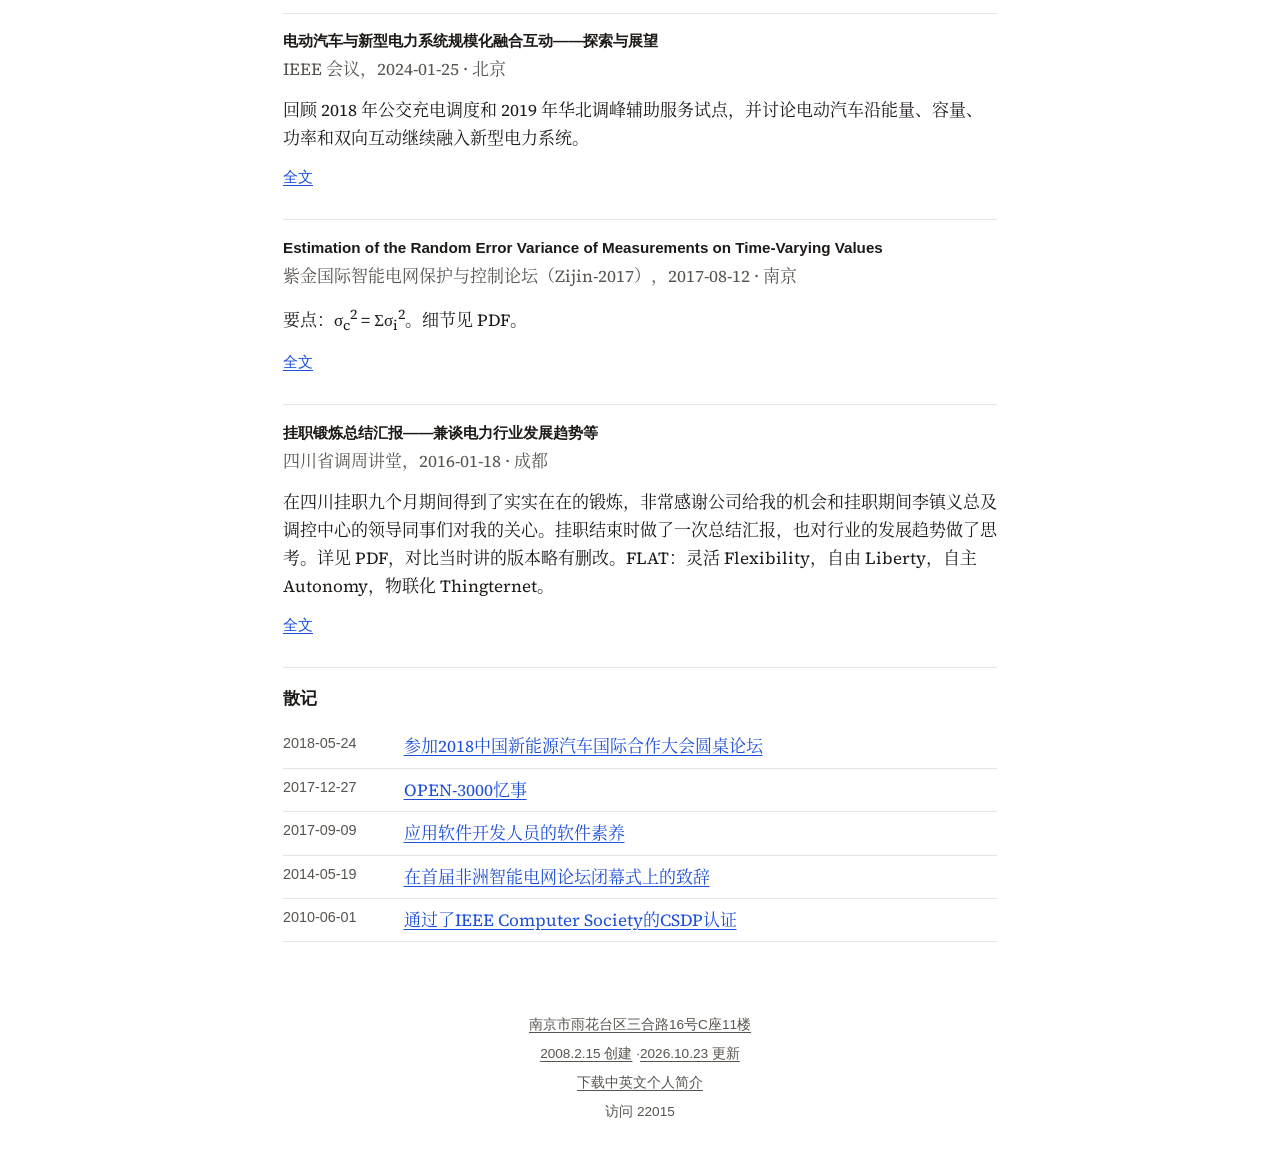
==== commit 18f0988f: "页脚桌面与手机统一居中，访问计数放在最后一行" ====
--- a/index.htm
+++ b/index.htm
@@ -26,7 +26,7 @@
   <meta name="twitter:image" content="https://gong.cm/pic/photo.jpg">
   <link rel="preload" href="/fonts/gong-song.woff2" as="font" type="font/woff2" crossorigin>
   <link rel="preload" href="/fonts/source-serif-4-regular.woff2" as="font" type="font/woff2" crossorigin>
-  <link rel="stylesheet" href="/css/theme-pro.css?v=26">
+  <link rel="stylesheet" href="/css/theme-pro.css?v=28">
 <script type="application/ld+json">{"@context":"https://schema.org","@type":"Person","name":"龚成明","alternateName":"Gong Chengming","url":"https://gong.cm/","image":"https://gong.cm/pic/photo.jpg","email":"mailto:gongcm@teld.cn","jobTitle":["董事长","副总裁","首席科学家","总工程师"],"worksFor":[{"@type":"Organization","name":"南京德睿特来电能源研究院有限公司","url":"https://deri.org.cn"},{"@type":"Organization","name":"特来电新能源股份有限公司","url":"https://www.teld.cn"}],"alumniOf":[{"@type":"CollegeOrUniversity","name":"南京大学","url":"https://www.nju.edu.cn"},{"@type":"EducationalOrganization","name":"国家电网公司国网电力科学研究院"}],"knowsAbout":["电力系统运行与控制","微电网","车网互动","V2G","虚拟电厂","状态估计"],"sameAs":["https://gong.cm/Gong_Chengming_CV.html","https://github.com/gongchm","https://scholar.google.com/citations?user=jVuWb3QAAAAJ"]}</script>
 </head>
 <body>
@@ -99,8 +99,9 @@
 </main>
 <footer>
   <p class="foot-line"><span class="chunk"><a href="https://map.baidu.com/search?query=%E5%8D%97%E4%BA%AC%E5%B8%82%E9%9B%A8%E8%8A%B1%E5%8F%B0%E5%8C%BA%E4%B8%89%E5%90%88%E8%B7%AF16%E5%8F%B7C%E5%BA%A711%E6%A5%BC">南京市雨花台区三合路16号C座11楼</a></span></p>
-  <p class="foot-line meta"><span class="pair"><span class="chunk"><a href="https://github.com/gongchm/chemmy.name/commits/master">2008.2.15 创建</a></span><span class="chunk"><a href="https://github.com/gongchm/gong.cm/commits/main">2026.10.19 更新</a></span></span><span class="chunk">访问 <span id="visit-count">22015</span></span></p>
+  <p class="foot-line"><span class="pair"><span class="chunk"><a href="https://github.com/gongchm/chemmy.name/commits/master">2008.2.15 创建</a></span><span class="chunk"><a href="https://github.com/gongchm/gong.cm/commits/main">2026.10.23 更新</a></span></span></p>
   <p class="foot-line"><span class="chunk"><a href="/files/gong-chengming-bio.pdf">下载中英文个人简介</a></span></p>
+  <p class="foot-line"><span class="chunk">访问 <span id="visit-count">22015</span></span></p>
 </footer>
 <span id="busuanzi_value_site_pv" hidden></span>
 <script src="/js/visit.js"></script>
--- a/css/theme-pro.css
+++ b/css/theme-pro.css
@@ -172,14 +172,14 @@
   color: var(--muted);
   font-family: var(--sans);
   font-size: .85rem;
+  text-align: center;
 }
 footer a { color: var(--muted); }
 footer p { margin: 0; }
-footer .foot-line + .foot-line { margin-top: .28rem; }
+footer .foot-line + .foot-line { margin-top: .4rem; }
 footer .chunk { display: inline-block; white-space: nowrap; }
-footer .foot-line .chunk:not(:last-child)::after { content: " · "; }
-footer .pair { display: inline; }
-footer .pair:not(:last-child)::after { content: " · "; }
+footer .pair { display: inline; white-space: nowrap; }
+footer .pair .chunk:not(:last-child)::after { content: " · "; }
 .cv .address { margin-top: 1.4rem; }
 
 .doc-head { padding-top: 8px; }
@@ -234,18 +234,6 @@
   .cv .timeline, .cv .timeline tbody, .cv .timeline tr, .cv .timeline td { display: block; width: auto; }
   .cv .period { padding-bottom: 0; }
   .site-nav { gap: 6px 12px; }
-  footer { text-align: center; }
-  footer .foot-line + .foot-line { margin-top: .4rem; }
-  footer .meta {
-    display: flex;
-    flex-direction: column;
-    align-items: center;
-    gap: .4rem;
-  }
-  footer .pair { white-space: nowrap; }
-  footer .pair::after { content: none; }
-  footer .meta > .chunk { display: block; }
-  footer .meta > .chunk::after { content: none; }
 }
 
 main > h1 { font-size: 1.4rem; margin: 1.6rem 0 .35rem; }
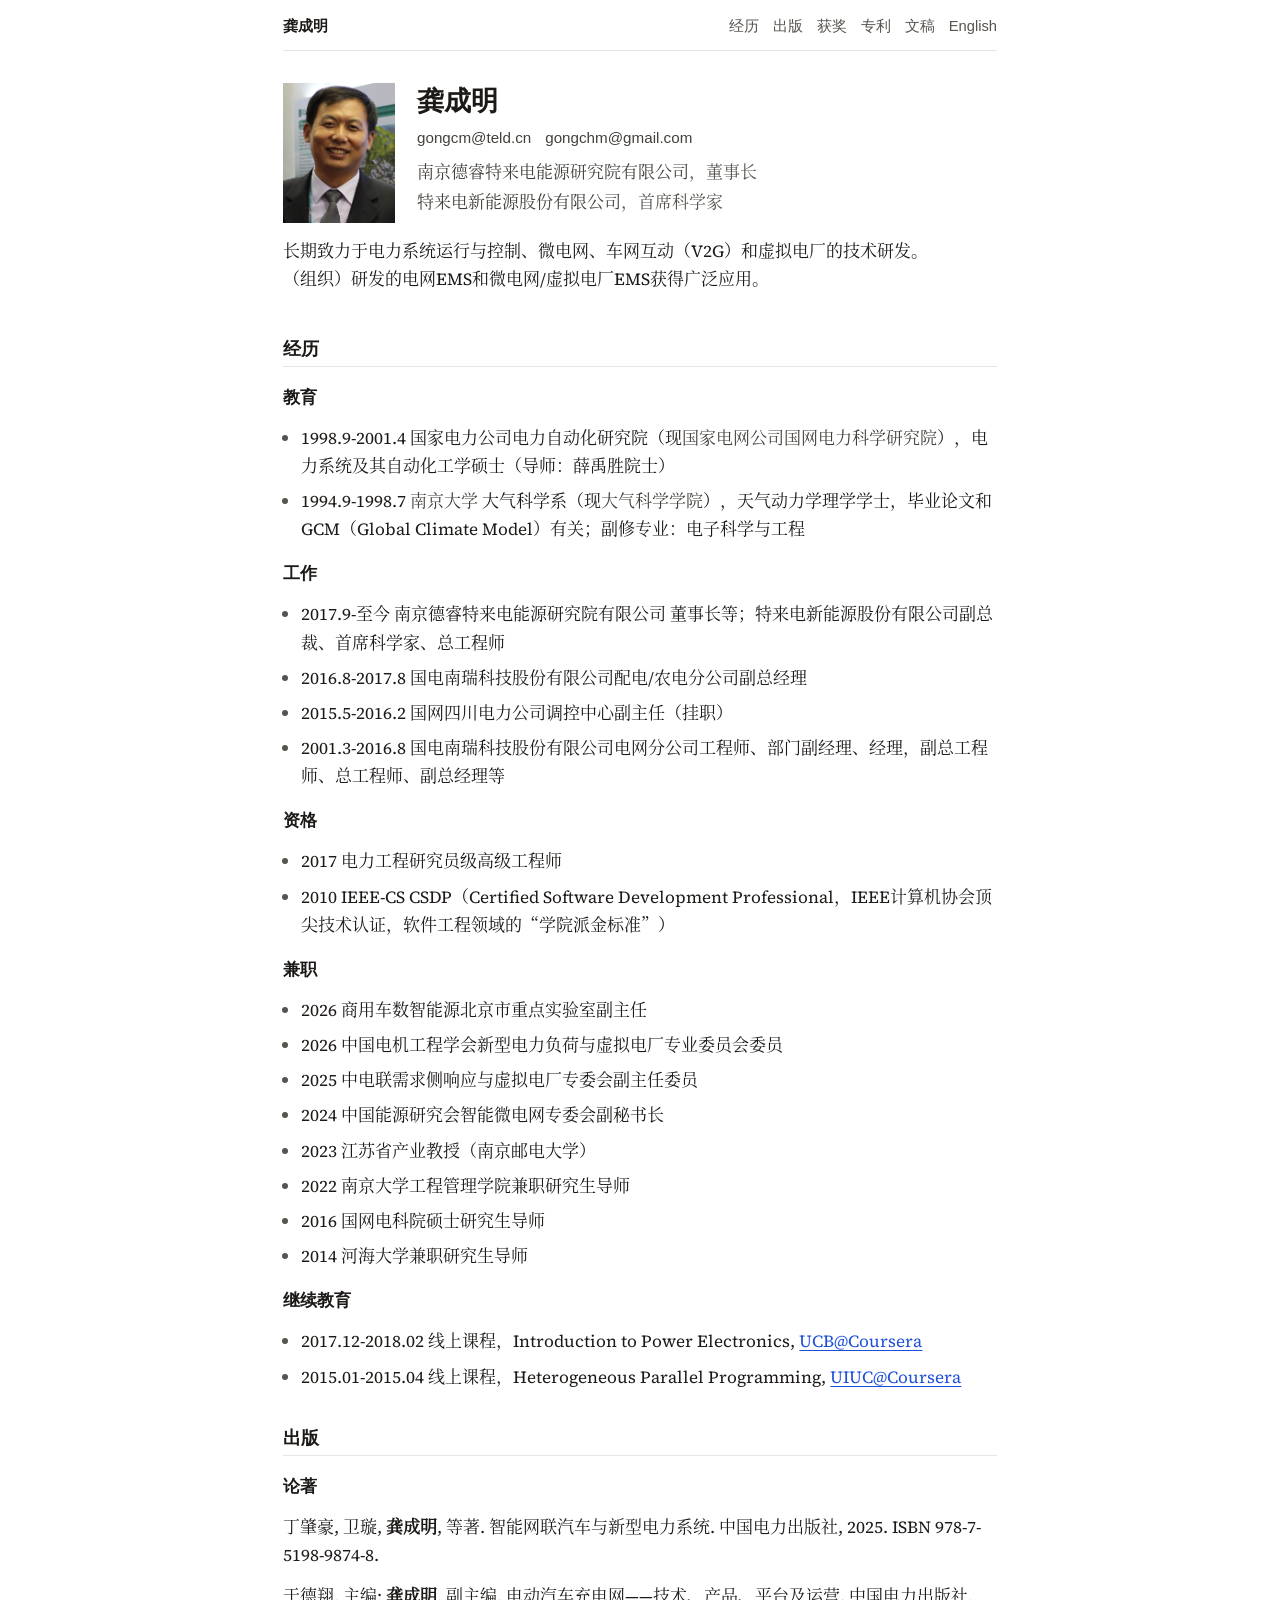
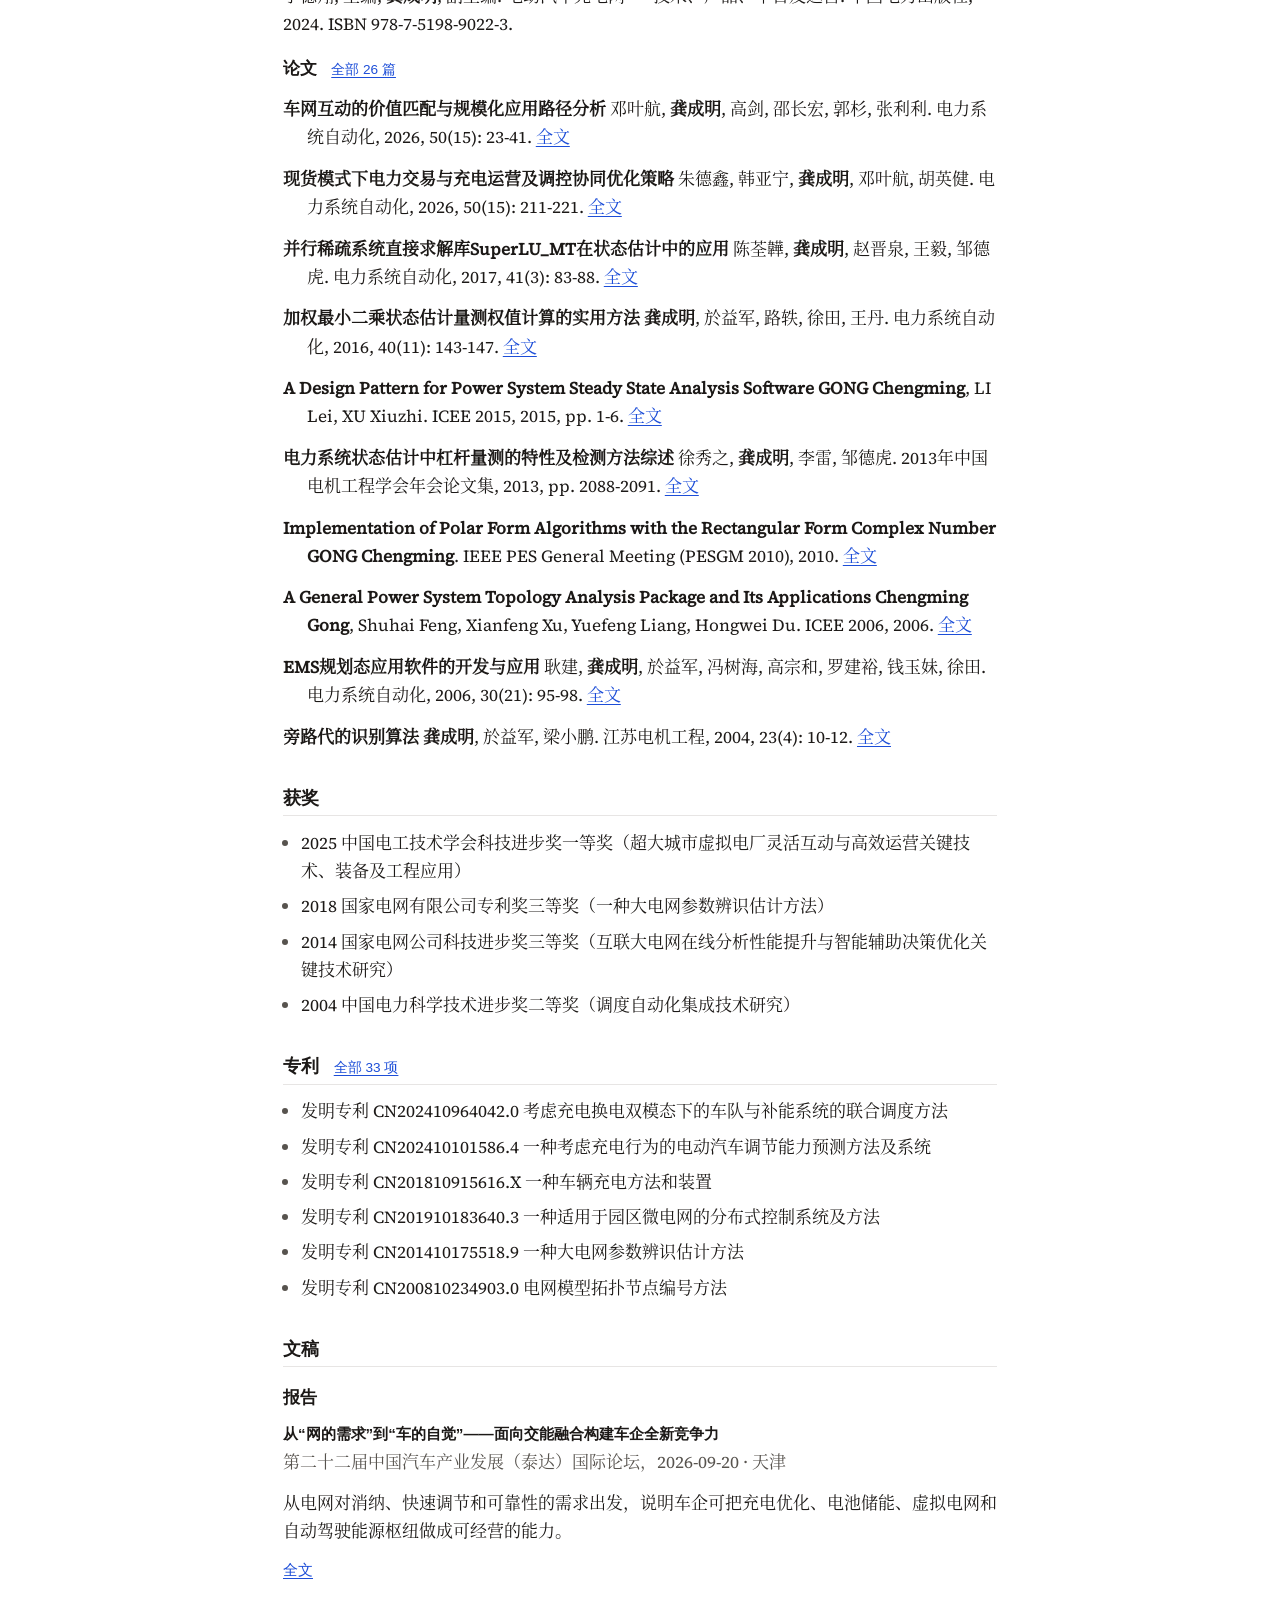
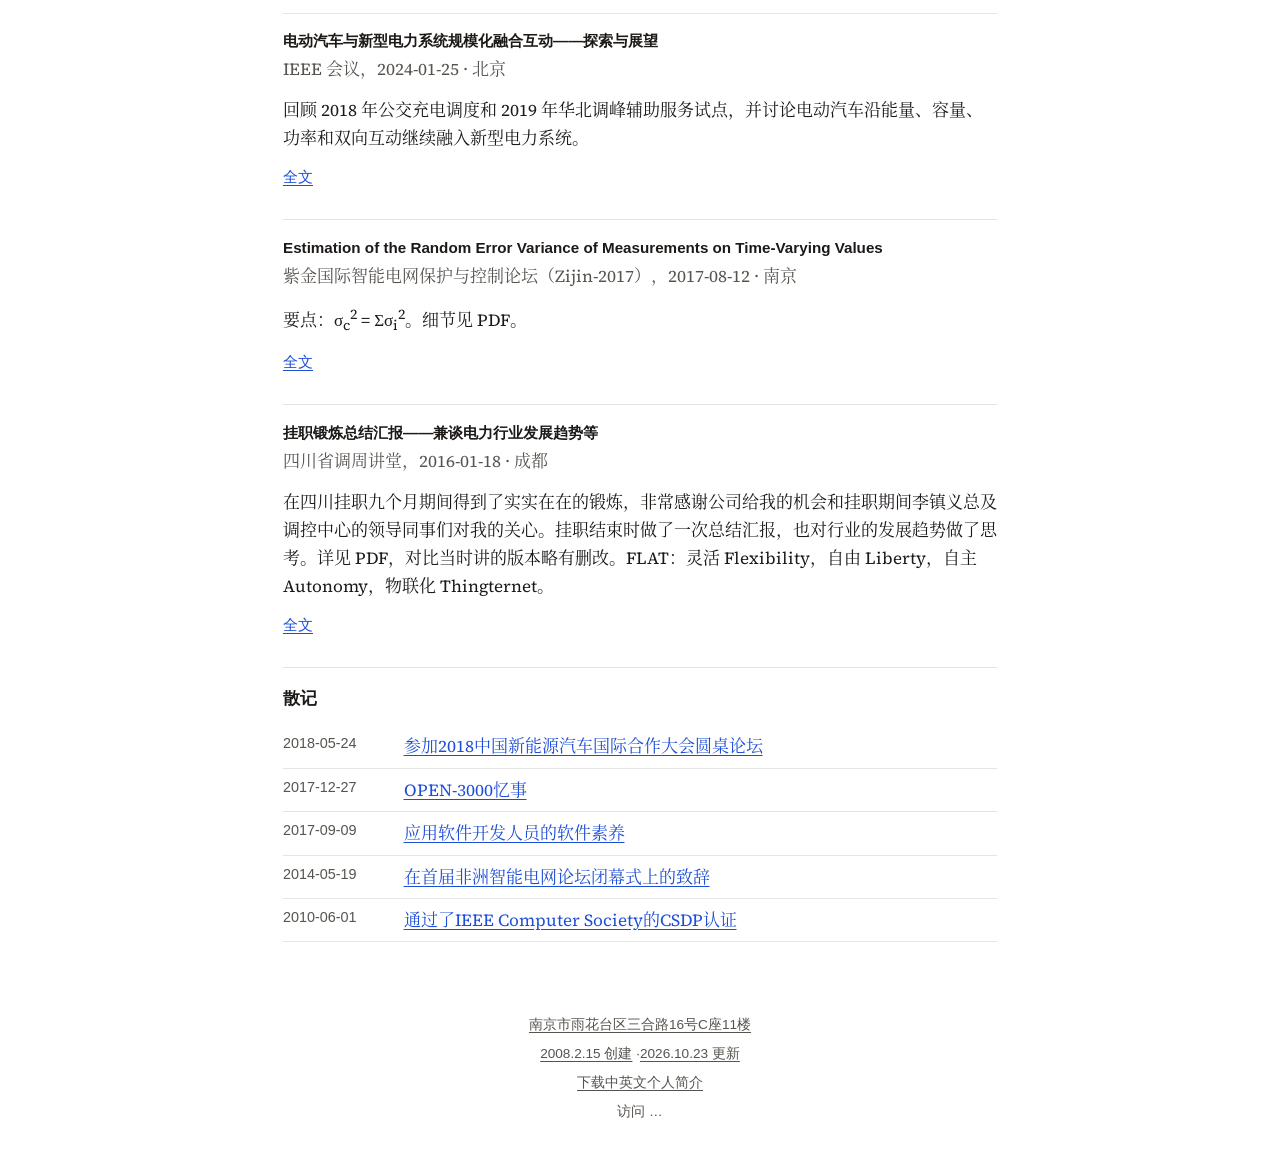
==== commit efd2565f: "访问计数先显示上次结果，不再停在底数上" ====
--- a/index.htm
+++ b/index.htm
@@ -26,7 +26,7 @@
   <meta name="twitter:image" content="https://gong.cm/pic/photo.jpg">
   <link rel="preload" href="/fonts/gong-song.woff2" as="font" type="font/woff2" crossorigin>
   <link rel="preload" href="/fonts/source-serif-4-regular.woff2" as="font" type="font/woff2" crossorigin>
-  <link rel="stylesheet" href="/css/theme-pro.css?v=28">
+  <link rel="stylesheet" href="/css/theme-pro.css?v=29">
 <script type="application/ld+json">{"@context":"https://schema.org","@type":"Person","name":"龚成明","alternateName":"Gong Chengming","url":"https://gong.cm/","image":"https://gong.cm/pic/photo.jpg","email":"mailto:gongcm@teld.cn","jobTitle":["董事长","副总裁","首席科学家","总工程师"],"worksFor":[{"@type":"Organization","name":"南京德睿特来电能源研究院有限公司","url":"https://deri.org.cn"},{"@type":"Organization","name":"特来电新能源股份有限公司","url":"https://www.teld.cn"}],"alumniOf":[{"@type":"CollegeOrUniversity","name":"南京大学","url":"https://www.nju.edu.cn"},{"@type":"EducationalOrganization","name":"国家电网公司国网电力科学研究院"}],"knowsAbout":["电力系统运行与控制","微电网","车网互动","V2G","虚拟电厂","状态估计"],"sameAs":["https://gong.cm/Gong_Chengming_CV.html","https://github.com/gongchm","https://scholar.google.com/citations?user=jVuWb3QAAAAJ"]}</script>
 </head>
 <body>
@@ -101,9 +101,9 @@
   <p class="foot-line"><span class="chunk"><a href="https://map.baidu.com/search?query=%E5%8D%97%E4%BA%AC%E5%B8%82%E9%9B%A8%E8%8A%B1%E5%8F%B0%E5%8C%BA%E4%B8%89%E5%90%88%E8%B7%AF16%E5%8F%B7C%E5%BA%A711%E6%A5%BC">南京市雨花台区三合路16号C座11楼</a></span></p>
   <p class="foot-line"><span class="pair"><span class="chunk"><a href="https://github.com/gongchm/chemmy.name/commits/master">2008.2.15 创建</a></span><span class="chunk"><a href="https://github.com/gongchm/gong.cm/commits/main">2026.10.23 更新</a></span></span></p>
   <p class="foot-line"><span class="chunk"><a href="/files/gong-chengming-bio.pdf">下载中英文个人简介</a></span></p>
-  <p class="foot-line"><span class="chunk">访问 <span id="visit-count">22015</span></span></p>
+  <p class="foot-line"><span class="chunk">访问 <span id="visit-count"></span></span></p>
 </footer>
 <span id="busuanzi_value_site_pv" hidden></span>
-<script src="/js/visit.js"></script>
+<script src="/js/visit.js?v=2"></script>
 </body>
 </html>
--- a/css/theme-pro.css
+++ b/css/theme-pro.css
@@ -180,6 +180,7 @@
 footer .chunk { display: inline-block; white-space: nowrap; }
 footer .pair { display: inline; white-space: nowrap; }
 footer .pair .chunk:not(:last-child)::after { content: " · "; }
+#visit-count:empty::before { content: "…"; }
 .cv .address { margin-top: 1.4rem; }
 
 .doc-head { padding-top: 8px; }
